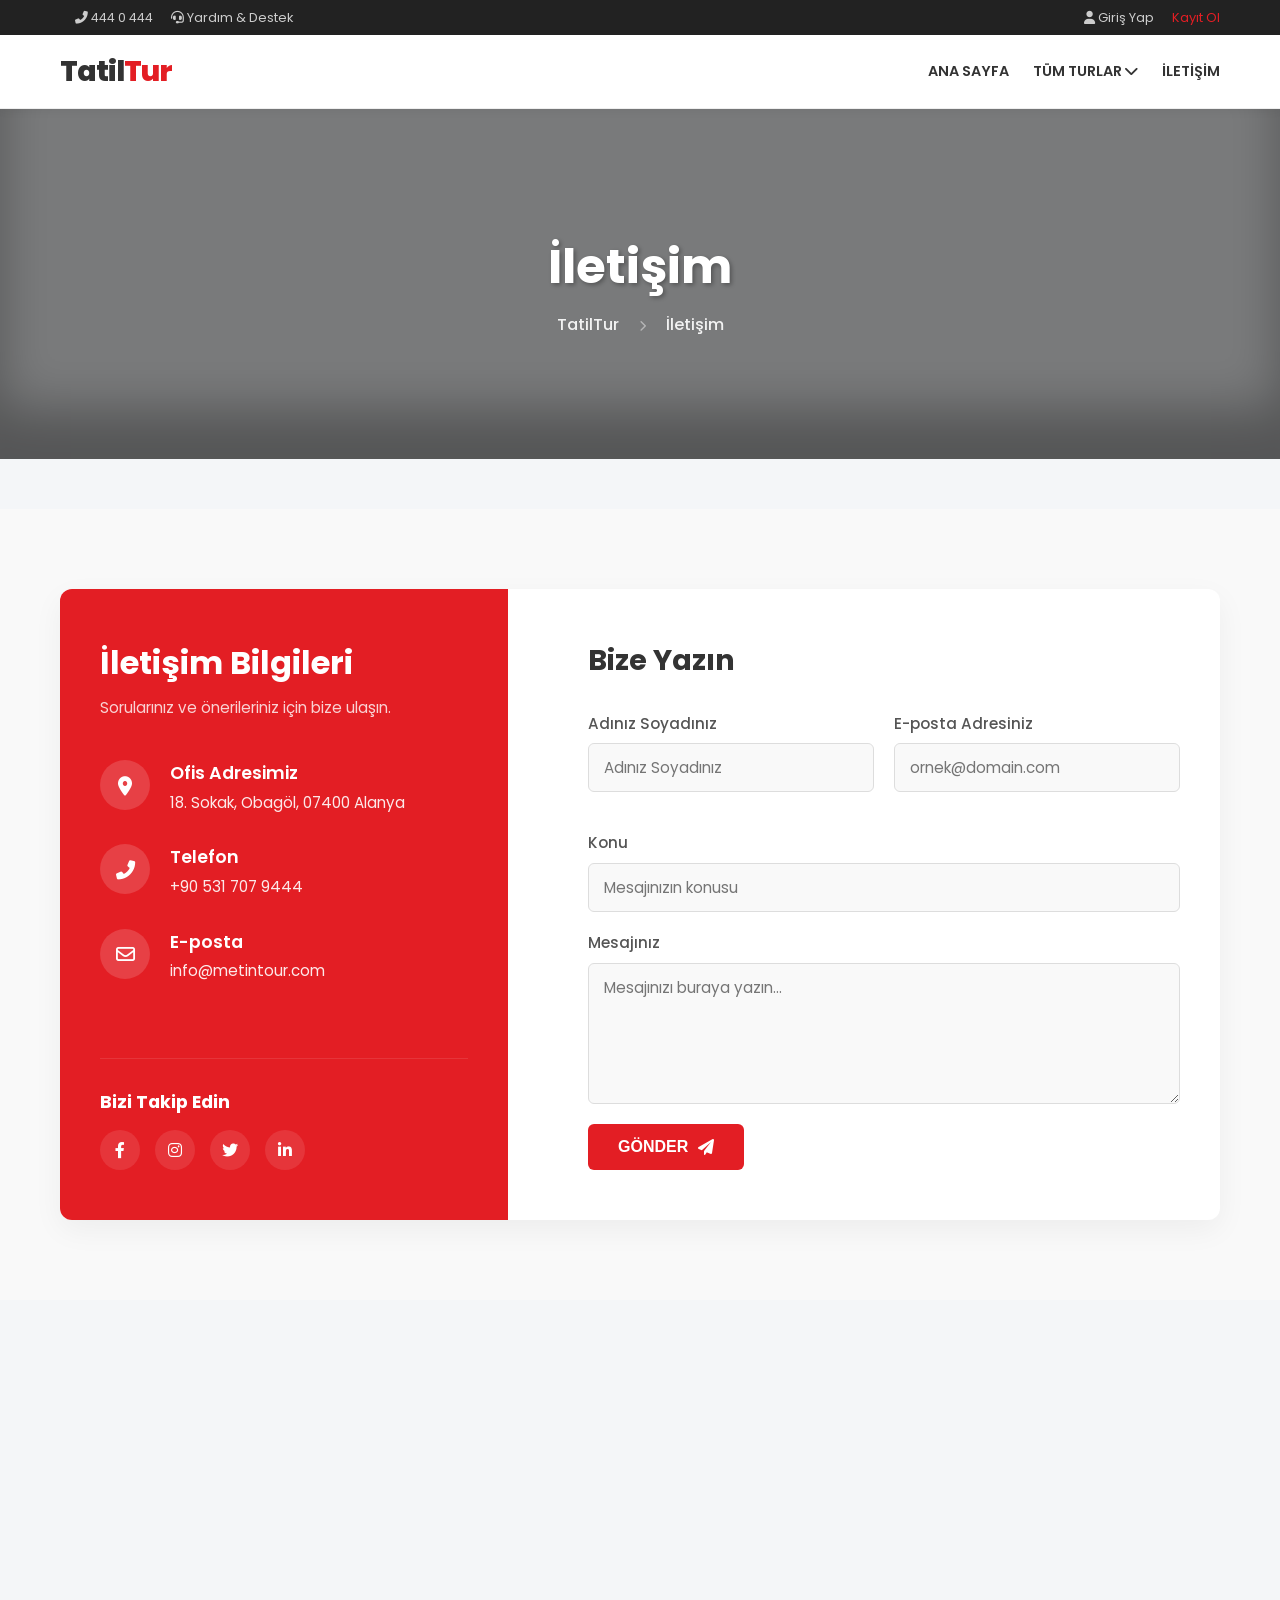
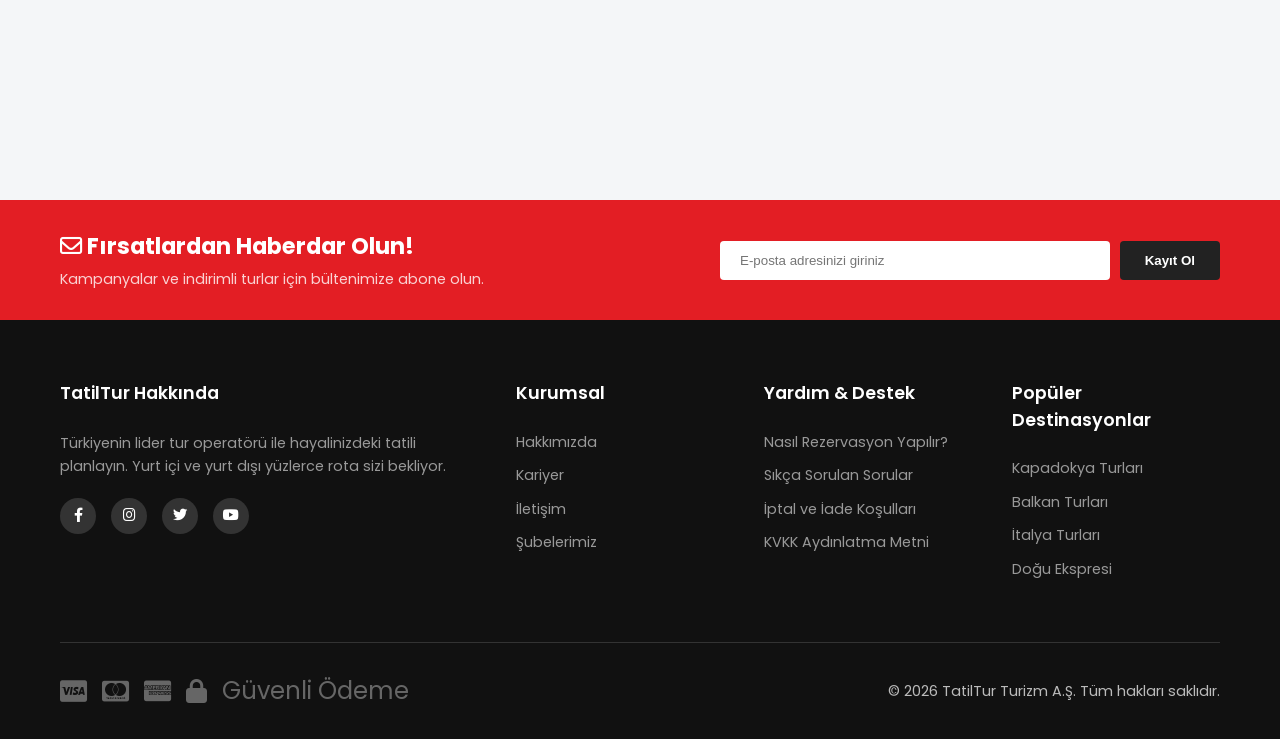
==== contact.html @ 4fcbd932 "Add contact page and update navigation" ====
<!DOCTYPE html>
<html lang="tr">

<head>
    <meta charset="UTF-8">
    <meta name="viewport" content="width=device-width, initial-scale=1.0">
    <title>İletişim - TatilTur</title>
    <link href="https://fonts.googleapis.com/css2?family=Poppins:wght@300;400;500;600;700&display=swap"
        rel="stylesheet">
    <link rel="stylesheet" href="style.css">
    <link rel="stylesheet" href="https://cdnjs.cloudflare.com/ajax/libs/font-awesome/6.0.0/css/all.min.css">
</head>

<body>

    <!-- Top Bar -->
    <div class="top-bar">
        <div class="container top-bar-content">
            <div class="contact-info">
                <span><i class="fas fa-phone-alt"></i> 444 0 444</span>
                <span><i class="fas fa-headset"></i> Yardım & Destek</span>
            </div>
            <div class="user-actions">
                <a href="#"><i class="fas fa-user"></i> Giriş Yap</a>
                <a href="#" class="btn-signup">Kayıt Ol</a>
            </div>
        </div>
    </div>

    <!-- Navbar -->
    <nav class="navbar">
        <div class="nav-container">
            <a href="index.html" class="logo">
                Tatil<span class="highlight">Tur</span>
            </a>

            <div class="hamburger">
                <i class="fas fa-bars"></i>
            </div>

            <ul class="nav-links">
                <li class="nav-item"><a href="index.html">ANA SAYFA</a></li>
                <li class="nav-item">
                    <a href="tours.html">TÜM TURLAR <i class="fas fa-chevron-down"></i></a>
                    <ul class="dropdown">
                        <li><a href="tours.html?category=Macera">Macera & Safari</a></li>
                        <li><a href="tours.html?category=Tekne">Tekne & Deniz</a></li>
                        <li><a href="tours.html?category=Doğa">Doğa & Keşif</a></li>
                        <li><a href="tours.html?category=Eğlence">Eğlence & Aktivite</a></li>
                        <li><a href="tours.html?category=Kültür">Kültür & Aile</a></li>
                    </ul>
                </li>
                <li class="nav-item"><a href="contact.html">İLETİŞİM</a></li>
            </ul>
        </div>
    </nav>

    <!-- Page Header -->
    <div class="page-header contact-header"
        style="background-image: url('https://images.unsplash.com/photo-1596394516093-501ba68a0ba6?ixlib=rb-1.2.1&auto=format&fit=crop&w=1950&q=80');">
        <div class="header-overlay">
            <h1>İletişim</h1>
            <div class="breadcrumb">
                <a href="index.html">TatilTur</a> <i class="fas fa-chevron-right"></i> <span>İletişim</span>
            </div>
        </div>
    </div>

    <!-- Contact Section -->
    <section class="contact-section">
        <div class="container">
            <div class="contact-wrapper">
                <!-- Info Box -->
                <div class="contact-info-box">
                    <h3>İletişim Bilgileri</h3>
                    <p class="subtitle">Sorularınız ve önerileriniz için bize ulaşın.</p>

                    <div class="info-item">
                        <div class="icon-box">
                            <i class="fas fa-map-marker-alt"></i>
                        </div>
                        <div class="info-content">
                            <h4>Ofis Adresimiz</h4>
                            <p>18. Sokak, Obagöl, 07400 Alanya</p>
                        </div>
                    </div>

                    <div class="info-item">
                        <div class="icon-box">
                            <i class="fas fa-phone-alt"></i>
                        </div>
                        <div class="info-content">
                            <h4>Telefon</h4>
                            <p>+90 531 707 9444</p>
                        </div>
                    </div>

                    <div class="info-item">
                        <div class="icon-box">
                            <i class="far fa-envelope"></i>
                        </div>
                        <div class="info-content">
                            <h4>E-posta</h4>
                            <p>info@metintour.com</p>
                        </div>
                    </div>

                    <div class="social-connect">
                        <h4>Bizi Takip Edin</h4>
                        <div class="social-icons">
                            <a href="#"><i class="fab fa-facebook-f"></i></a>
                            <a href="#"><i class="fab fa-instagram"></i></a>
                            <a href="#"><i class="fab fa-twitter"></i></a>
                            <a href="#"><i class="fab fa-linkedin-in"></i></a>
                        </div>
                    </div>
                </div>

                <!-- Contact Form -->
                <div class="contact-form-box">
                    <h3>Bize Yazın</h3>
                    <form id="contactForm">
                        <div class="form-row">
                            <div class="form-group">
                                <label for="name">Adınız Soyadınız</label>
                                <input type="text" id="name" placeholder="Adınız Soyadınız" required>
                            </div>
                            <div class="form-group">
                                <label for="email">E-posta Adresiniz</label>
                                <input type="email" id="email" placeholder="ornek@domain.com" required>
                            </div>
                        </div>
                        <div class="form-group">
                            <label for="subject">Konu</label>
                            <input type="text" id="subject" placeholder="Mesajınızın konusu">
                        </div>
                        <div class="form-group">
                            <label for="message">Mesajınız</label>
                            <textarea id="message" rows="5" placeholder="Mesajınızı buraya yazın..."
                                required></textarea>
                        </div>
                        <button type="submit" class="btn-submit">GÖNDER <i class="fas fa-paper-plane"></i></button>
                    </form>
                </div>
            </div>
        </div>
    </section>

    <!-- Map Section -->
    <section class="map-section">
        <iframe
            src="https://www.google.com/maps/embed?pb=!1m18!1m12!1m3!1d3191.8745266946654!2d32.03627231566861!3d36.54921997999814!2m3!1f0!2f0!3f0!3m2!1i1024!2i768!4f13.1!3m3!1m2!1s0x14dca27c1076b91f%3A0x6b45070014072605!2sObag%C3%B6l%2C%2018.%20Sk.%2C%2007400%20Alanya%2FAntalya!5e0!3m2!1str!2str!4v1626356485923!5m2!1str!2str"
            width="100%" height="450" style="border:0;" allowfullscreen="" loading="lazy">
        </iframe>
    </section>

    <!-- Professional Footer -->
    <footer>
        <div class="newsletter-section">
            <div class="container newsletter-content">
                <div class="newsletter-text">
                    <h3><i class="far fa-envelope"></i> Fırsatlardan Haberdar Olun!</h3>
                    <p>Kampanyalar ve indirimli turlar için bültenimize abone olun.</p>
                </div>
                <div class="newsletter-form">
                    <input type="email" placeholder="E-posta adresinizi giriniz">
                    <button>Kayıt Ol</button>
                </div>
            </div>
        </div>

        <div class="footer-main">
            <div class="container">
                <div class="footer-content">
                    <div class="footer-col about">
                        <h4>TatilTur Hakkında</h4>
                        <p>Türkiyenin lider tur operatörü ile hayalinizdeki tatili planlayın. Yurt içi ve yurt dışı
                            yüzlerce rota sizi bekliyor.</p>
                        <div class="social-links">
                            <a href="#"><i class="fab fa-facebook-f"></i></a>
                            <a href="#"><i class="fab fa-instagram"></i></a>
                            <a href="#"><i class="fab fa-twitter"></i></a>
                            <a href="#"><i class="fab fa-youtube"></i></a>
                        </div>
                    </div>
                    <div class="footer-col">
                        <h4>Kurumsal</h4>
                        <ul>
                            <li><a href="#">Hakkımızda</a></li>
                            <li><a href="#">Kariyer</a></li>
                            <li><a href="contact.html">İletişim</a></li>
                            <li><a href="#">Şubelerimiz</a></li>
                        </ul>
                    </div>
                    <div class="footer-col">
                        <h4>Yardım & Destek</h4>
                        <ul>
                            <li><a href="#">Nasıl Rezervasyon Yapılır?</a></li>
                            <li><a href="#">Sıkça Sorulan Sorular</a></li>
                            <li><a href="#">İptal ve İade Koşulları</a></li>
                            <li><a href="#">KVKK Aydınlatma Metni</a></li>
                        </ul>
                    </div>
                    <div class="footer-col">
                        <h4>Popüler Destinasyonlar</h4>
                        <ul>
                            <li><a href="#">Kapadokya Turları</a></li>
                            <li><a href="#">Balkan Turları</a></li>
                            <li><a href="#">İtalya Turları</a></li>
                            <li><a href="#">Doğu Ekspresi</a></li>
                        </ul>
                    </div>
                </div>

                <div class="footer-bottom">
                    <div class="payment-methods">
                        <i class="fab fa-cc-visa"></i>
                        <i class="fab fa-cc-mastercard"></i>
                        <i class="fab fa-cc-amex"></i>
                        <i class="fas fa-lock"></i> Güvenli Ödeme
                    </div>
                    <div class="copyright">
                        &copy; 2026 TatilTur Turizm A.Ş. Tüm hakları saklıdır.
                    </div>
                </div>
            </div>
        </div>
    </footer>

    <script src="script.js"></script>
    <script>
        // Update contact form behavior
        const contactForm = document.getElementById('contactForm');
        if (contactForm) {
            contactForm.addEventListener('submit', (e) => {
                e.preventDefault();
                alert('Mesajınız başarıyla gönderildi! En kısa sürede size dönüş yapacağız.');
                contactForm.reset();
            });
        }
    </script>
</body>

</html>
---- style.css ----
:root {
    --primary-color: #E31E24;
    /* Etstur kırmızısı */
    --primary-dark: #C21015;
    --secondary-color: #2F3542;
    /* Koyu gri/siyah metinler */
    --accent-blue: #1E90FF;
    /* Linkler ve ikonlar için */
    --text-color: #444;
    --light-bg: #F4F6F8;
    --white: #ffffff;
    --border-color: #E0E0E0;
    --shadow: 0 4px 15px rgba(0, 0, 0, 0.08);
    /* Daha yumuşak gölge */
    --transition: all 0.3s ease;
}

* {
    margin: 0;
    padding: 0;
    box-sizing: border-box;
}

body {
    font-family: 'Poppins', sans-serif;
    color: var(--text-color);
    line-height: 1.5;
    background-color: var(--light-bg);
    font-size: 14px;
    /* Profesyonel sitelerde genelde base font biraz küçüktür */
}

a {
    text-decoration: none;
    color: inherit;
}

ul {
    list-style: none;
}

.container {
    max-width: 1200px;
    margin: 0 auto;
    padding: 0 20px;
}

/* Top Bar */
.top-bar {
    background: #222;
    color: #ccc;
    font-size: 0.8rem;
    padding: 8px 0;
}

.top-bar-content {
    display: flex;
    justify-content: space-between;
    align-items: center;
}

.top-bar a,
.top-bar span {
    margin-left: 15px;
    transition: var(--transition);
}

.top-bar a:hover {
    color: var(--white);
}

.top-bar .active {
    color: var(--primary-color);
    font-weight: 600;
}

.divider {
    color: #444;
}

.btn-signup {
    color: var(--primary-color) !important;
}

/* Navbar */
.navbar {
    background: var(--white);
    box-shadow: 0 2px 10px rgba(0, 0, 0, 0.05);
    /* Daha hafif gölge */
    position: sticky;
    /* Fixed yerine sticky */
    top: 0;
    z-index: 1000;
    border-bottom: 1px solid #eee;
}

.nav-container {
    max-width: 1200px;
    margin: 0 auto;
    padding: 15px 20px;
    display: flex;
    justify-content: space-between;
    align-items: center;
}

.logo {
    font-size: 1.8rem;
    font-weight: 800;
    color: #333;
    letter-spacing: -1px;
}

.logo .highlight {
    color: var(--primary-color);
}

.hamburger {
    display: none;
    cursor: pointer;
    font-size: 1.5rem;
    color: #333;
}


.nav-links {
    display: flex;
    gap: 1.5rem;
}

.nav-item {
    position: relative;
    padding: 10px 0;
}

.nav-item>a {
    font-weight: 600;
    font-size: 0.9rem;
    color: #333;
    text-transform: uppercase;
    transition: var(--transition);
    padding-bottom: 5px;
    border-bottom: 2px solid transparent;
}

.nav-item:hover>a {
    color: var(--primary-color);
    border-bottom-color: var(--primary-color);
}

/* Dropdown Menu */
.dropdown {
    position: absolute;
    top: 100%;
    left: 0;
    background: var(--white);
    box-shadow: var(--shadow);
    min-width: 220px;
    border-top: 3px solid var(--primary-color);
    /* Üstte kırmızı çizgi */
    border-radius: 0 0 4px 4px;
    opacity: 0;
    visibility: hidden;
    transform: translateY(15px);
    transition: var(--transition);
    padding: 10px 0;
    z-index: 1001;
}

.nav-item:hover .dropdown {
    opacity: 1;
    visibility: visible;
    transform: translateY(0);
}

.dropdown li a {
    display: block;
    padding: 12px 20px;
    color: #555;
    font-size: 0.9rem;
    border-left: 3px solid transparent;
}

.dropdown li a:hover {
    background: #f8f8f8;
    color: var(--primary-color);
    border-left-color: var(--primary-color);
    padding-left: 25px;
}

/* Hero Section & Search Widget */
.hero {
    height: 400px;
    background-image: url('https://images.unsplash.com/photo-1507525428034-b723cf961d3e?ixlib=rb-1.2.1&auto=format&fit=crop&w=1920&q=80');
    background-position: center bottom;
    background-size: cover;
    background-repeat: no-repeat;
    display: flex;
    justify-content: center;
    align-items: center;
    position: relative;
    overflow: visible;
    /* Dropdown'ın taşabilmesi için */
}

.hero::after {
    content: '';
    position: absolute;
    bottom: 0;
    left: 0;
    width: 100%;
    height: 120px;
    background: linear-gradient(to bottom, transparent, #fff);
    pointer-events: none;
    z-index: 1;
}

.search-widget {
    position: relative;
    z-index: 100;
    /* Dropdown diğer sectionların üstüne çıksın */
    background: transparent;
    width: 100%;
    max-width: 1000px;
    margin-top: 0;
}

.search-tabs {
    display: flex;
    gap: 5px;
    margin-bottom: -1px;
    /* Birleşme efekti için */
    padding-left: 20px;
}

.search-tabs .tab {
    background: rgba(0, 0, 0, 0.6);
    color: #fff;
    padding: 12px 25px;
    border-radius: 8px 8px 0 0;
    cursor: pointer;
    font-weight: 500;
    backdrop-filter: blur(5px);
    transition: var(--transition);
}

.search-tabs .tab.active {
    background: var(--white);
    color: var(--primary-color);
    font-weight: 700;
}

.search-tabs .tab:hover:not(.active) {
    background: rgba(0, 0, 0, 0.8);
}

.search-form {
    background: var(--white);
    padding: 25px 25px 15px 25px;
    /* Alt padding azaltıldı */
    border-radius: 8px;
    display: block;
    /* Flex yerine block */
    box-shadow: 0 15px 35px rgba(0, 0, 0, 0.2);
}

.form-row {
    display: flex;
    gap: 15px;
    align-items: flex-end;
}

.form-group {
    flex: 1;
    display: flex;
    flex-direction: column;
}

.form-group label {
    font-size: 0.85rem;
    font-weight: 600;
    color: #777;
    margin-bottom: 8px;
    display: block;
}

.input-with-icon {
    position: relative;
    border: 1px solid #ddd;
    border-radius: 4px;
    background: #fdfdfd;
    transition: var(--transition);
}

.input-with-icon:hover {
    border-color: #bbb;
}

.input-with-icon i {
    position: absolute;
    left: 15px;
    top: 50%;
    transform: translateY(-50%);
    color: #999;
    font-size: 1.1rem;
}

.input-with-icon input {
    width: 100%;
    padding: 14px 15px 14px 45px;
    border: none;
    outline: none;
    background: transparent;
    font-size: 0.95rem;
    color: #333;
    font-family: inherit;
}

.input-with-icon select {
    width: 100%;
    padding: 14px 15px 14px 45px !important;
    border: none;
    outline: none;
    background: transparent;
    font-size: 0.95rem;
    color: #333;
    font-family: inherit;
    -webkit-appearance: none;
    -moz-appearance: none;
    appearance: none;
    background-image: url("data:image/svg+xml;charset=UTF-8,%3csvg xmlns='http://www.w3.org/2000/svg' viewBox='0 0 24 24' fill='none' stroke='%23555' stroke-width='2' stroke-linecap='round' stroke-linejoin='round'%3e%3cpolyline points='6 9 12 15 18 9'%3e%3c/polyline%3e%3c/svg%3e");
    background-repeat: no-repeat;
    background-position: right 15px center;
    background-size: 16px;
    cursor: pointer;
}

.search-btn {
    background: var(--primary-color);
    color: var(--white);
    border: none;
    padding: 15px 30px;
    border-radius: 0 4px 4px 0;
    /* Köşeli buton */
    border-radius: 4px;
    /* Tam yuvarlak değil, hafif yumuşak */
    font-size: 1rem;
    font-weight: 700;
    cursor: pointer;
    text-transform: uppercase;
    transition: var(--transition);
    height: 50px;
    /* Input yüksekliği ile aynı */
    min-width: 140px;
    display: flex;
    align-items: center;
    justify-content: center;
    gap: 10px;
}

.search-btn:hover {
    background: var(--primary-dark);
    box-shadow: 0 5px 15px rgba(227, 30, 36, 0.3);
}

/* Popular Searches */
.popular-searches {
    margin-top: 15px;
    background: transparent;
    padding: 10px 0 0 0;
    border-top: 1px solid #f0f0f0;
    /* Üstüne ince çizgi */
    display: flex;
    align-items: center;
    gap: 20px;
    color: #666;
    /* Koyu gri yazı */
    font-size: 0.85rem;
    flex-wrap: wrap;
}

.popular-searches span {
    font-weight: 600;
    color: #333;
}

.popular-searches a {
    color: var(--accent-blue);
    /* Mavi linkler */
    font-weight: 500;
    transition: var(--transition);
    display: flex;
    align-items: center;
    gap: 4px;
}

.popular-searches a i {
    font-size: 0.7rem;
    transition: var(--transition);
}

.popular-searches a:hover {
    color: var(--primary-color);
    text-decoration: underline;
}

.popular-searches a:hover i {
    transform: translateX(3px);
}

/* Campaigns Section & Slider */
.campaigns {
    padding: 50px 0;
    overflow: hidden;
    /* Taşmayı gizle */
}

.section-title {
    font-size: 1.8rem;
    font-weight: 700;
    margin-bottom: 25px;
    color: #222;
    padding-left: 20px;
    border-left: 5px solid var(--primary-color);
}

.campaign-slider {
    width: 100%;
    position: relative;
    padding: 20px 0;
    /* Gölgeler kesilmesin diye */
}

.slider-track {
    display: flex;
    width: calc(300px * 10 + 200px);
    /* Tahmini genişlik: (Kart genişliği * kart sayısı) + boşluklar */
    animation: scroll 40s linear infinite;
    gap: 20px;
}

.slider-track:hover {
    animation-play-state: paused;
    /* Üzerine gelince dur */
}

@keyframes scroll {
    0% {
        transform: translateX(0);
    }

    100% {
        transform: translateX(calc(-300px * 5 - 100px));
    }

    /* 5 kartın genişliği + boşluklar kadar kay */
}

.campaign-card-modern {
    width: 300px;
    height: 400px;
    border-radius: 12px;
    overflow: hidden;
    position: relative;
    box-shadow: 0 10px 20px rgba(0, 0, 0, 0.1);
    transition: transform 0.3s ease;
    flex-shrink: 0;
    cursor: pointer;
}

.campaign-card-modern:hover {
    transform: translateY(-10px);
}

.campaign-card-modern img {
    width: 100%;
    height: 100%;
    object-fit: cover;
    transition: transform 0.5s ease;
}

.campaign-card-modern:hover img {
    transform: scale(1.1);
}

.campaign-overlay {
    position: absolute;
    bottom: 0;
    left: 0;
    width: 100%;
    height: 100%;
    background: linear-gradient(to top, rgba(0, 0, 0, 0.8), transparent 60%);
    display: flex;
    flex-direction: column;
    justify-content: flex-end;
    padding: 20px;
}

.discount-badge {
    position: absolute;
    top: 15px;
    right: 15px;
    background: var(--primary-color);
    color: #fff;
    padding: 5px 12px;
    border-radius: 20px;
    font-weight: 700;
    font-size: 0.8rem;
    box-shadow: 0 4px 10px rgba(0, 0, 0, 0.2);
}

.campaign-text h3 {
    color: #fff;
    font-size: 1.3rem;
    margin-bottom: 5px;
    text-shadow: 1px 1px 3px rgba(0, 0, 0, 0.5);
}

.campaign-text p {
    color: rgba(255, 255, 255, 0.9);
    font-size: 0.9rem;
    margin: 0;
}

/* Popular Tours */
.tours-section {
    padding: 50px 0;
    background: var(--white);
}

.tour-grid {
    display: grid;
    grid-template-columns: repeat(auto-fill, minmax(270px, 1fr));
    gap: 25px;
    padding: 0 20px;
}

/* Tour Card - Modern */
.tour-card {
    background: var(--white);
    border-radius: 16px;
    overflow: hidden;
    box-shadow: 0 10px 30px rgba(0, 0, 0, 0.05);
    transition: all 0.4s cubic-bezier(0.165, 0.84, 0.44, 1);
    border: none;
    display: flex;
    flex-direction: column;
    position: relative;
    height: 100%;
}

.tour-card:hover {
    transform: translateY(-8px);
    box-shadow: 0 20px 40px rgba(0, 0, 0, 0.12);
}

.tour-img {
    height: 240px;
    background-color: #eee;
    position: relative;
    overflow: hidden;
}

.tour-img img {
    width: 100%;
    height: 100%;
    object-fit: cover;
    transition: transform 0.8s ease;
}

.tour-card:hover .tour-img img {
    transform: scale(1.1);
}

.tour-overlay-gradient {
    position: absolute;
    bottom: 0;
    left: 0;
    width: 100%;
    height: 60%;
    background: linear-gradient(to top, rgba(0, 0, 0, 0.5), transparent);
    pointer-events: none;
}

.tour-tag {
    position: absolute;
    top: 15px;
    left: 15px;
    background: var(--primary-color);
    color: var(--white);
    padding: 6px 14px;
    border-radius: 30px;
    font-size: 0.75rem;
    font-weight: 700;
    text-transform: uppercase;
    box-shadow: 0 4px 10px rgba(0, 0, 0, 0.2);
    z-index: 2;
}

.tour-tag.warning {
    background: #ff9f43;
}

/* Turuncu */
.tour-tag.new {
    background: #00d2d3;
}

/* Turkuaz */
.tour-tag.hurry {
    background: #5f27cd;
}

/* Mor */

.wishlist-btn {
    position: absolute;
    top: 15px;
    right: 15px;
    width: 36px;
    height: 36px;
    border-radius: 50%;
    background: rgba(255, 255, 255, 0.9);
    border: none;
    display: flex;
    align-items: center;
    justify-content: center;
    cursor: pointer;
    transition: var(--transition);
    z-index: 2;
    color: #444;
    font-size: 1rem;
}

.wishlist-btn:hover {
    background: var(--white);
    transform: scale(1.1);
    color: var(--primary-color);
}

.tour-content {
    padding: 24px;
    display: flex;
    flex-direction: column;
    flex: 1;
    gap: 15px;
}

.tour-header {
    display: flex;
    justify-content: space-between;
    align-items: flex-start;
    gap: 10px;
    margin-bottom: 5px;
}

.tour-title {
    font-size: 1.15rem;
    font-weight: 700;
    color: #2d3436;
    line-height: 1.3;
    margin: 0;
    display: -webkit-box;
    -webkit-line-clamp: 2;
    -webkit-box-orient: vertical;
    overflow: hidden;
    line-clamp: 2;
}

.tour-rating {
    display: flex;
    align-items: center;
    gap: 4px;
    font-size: 0.85rem;
    font-weight: 600;
    color: #f1c40f;
    background: #fff9db;
    padding: 4px 8px;
    border-radius: 6px;
}

.tour-meta {
    display: flex;
    gap: 15px;
    font-size: 0.85rem;
    color: #636e72;
    background: transparent;
    padding: 0;
    margin: 0;
}

.tour-meta span {
    display: flex;
    align-items: center;
    gap: 6px;
}

.tour-meta span i {
    color: var(--accent-blue);
}

.tour-footer {
    margin-top: auto;
    display: flex;
    justify-content: space-between;
    align-items: flex-end;
    padding-top: 15px;
    border-top: 1px solid #f1f2f6;
}

.price-box {
    display: flex;
    flex-direction: column;
}

.start-from {
    font-size: 0.75rem;
    color: #b2bec3;
    font-weight: 500;
    margin-bottom: 2px;
}

.price-row {
    display: flex;
    align-items: baseline;
    gap: 8px;
}

.old-price {
    font-size: 0.9rem;
    text-decoration: line-through;
    color: #b2bec3;
    margin: 0;
}

.current-price {
    color: var(--primary-color);
    font-size: 1.5rem;
    font-weight: 800;
    letter-spacing: -0.5px;
}

.btn-detail {
    padding: 10px 20px;
    background: var(--white);
    border: 2px solid #f1f2f6;
    color: #2d3436;
    border-radius: 8px;
    font-size: 0.9rem;
    font-weight: 600;
    transition: var(--transition);
    display: flex;
    align-items: center;
    gap: 8px;
}

.tour-card:hover .btn-detail {
    background: var(--primary-color);
    border-color: var(--primary-color);
    color: var(--white);
    box-shadow: 0 4px 10px rgba(227, 30, 36, 0.2);
}

.btn-detail i {
    font-size: 0.8rem;
    transition: transform 0.3s ease;
}

.tour-card:hover .btn-detail i {
    transform: translateX(3px);
}

/* Featured Destinations */
.destinations-section {
    padding: 60px 0;
    background: #fdfdfd;
}

.destination-grid {
    display: grid;
    grid-template-columns: repeat(4, 1fr);
    grid-auto-rows: 200px;
    gap: 20px;
    padding: 0 20px;
}

.destination-item {
    position: relative;
    border-radius: 16px;
    overflow: hidden;
    display: block;
    box-shadow: 0 4px 15px rgba(0, 0, 0, 0.1);
}

.destination-item img {
    width: 100%;
    height: 100%;
    object-fit: cover;
    transition: transform 0.6s cubic-bezier(0.25, 0.46, 0.45, 0.94);
}

.destination-item:hover img {
    transform: scale(1.1);
}

.dest-overlay {
    position: absolute;
    bottom: 0;
    left: 0;
    width: 100%;
    height: 100%;
    background: linear-gradient(to top, rgba(0, 0, 0, 0.8) 0%, rgba(0, 0, 0, 0.2) 50%, transparent 100%);
    display: flex;
    flex-direction: column;
    justify-content: flex-end;
    padding: 25px;
    opacity: 1;
    transition: opacity 0.3s ease;
}

.dest-overlay h3 {
    color: #fff;
    font-size: 1.5rem;
    font-weight: 700;
    margin-bottom: 5px;
    transform: translateY(0);
    transition: transform 0.3s ease;
}

.dest-overlay p {
    color: rgba(255, 255, 255, 0.9);
    font-size: 0.9rem;
    font-weight: 500;
    margin: 0;
    transform: translateY(0);
    transition: transform 0.3s ease 0.1s;
}

.destination-item:hover .dest-overlay h3 {
    transform: translateY(-5px);
}

/* Grid Spans */
.destination-item.large {
    grid-column: span 2;
    grid-row: span 2;
}

.destination-item.medium {
    grid-column: span 2;
    grid-row: span 1;
}

.destination-item.small {
    grid-column: span 1;
    grid-row: span 1;
}

/* Testimonials Section */
.testimonials-section {
    padding: 60px 0 80px;
    background: #fdfdfd;
}

.testimonials-grid {
    display: grid;
    grid-template-columns: repeat(3, 1fr);
    gap: 30px;
}

.testimonial-card {
    background: var(--white);
    border-radius: 12px;
    padding: 30px;
    box-shadow: 0 5px 20px rgba(0, 0, 0, 0.05);
    position: relative;
    border: 1px solid #f0f0f0;
    transition: var(--transition);
}

.testimonial-card:hover {
    transform: translateY(-5px);
    box-shadow: 0 10px 30px rgba(0, 0, 0, 0.08);
}

.user-profile {
    display: flex;
    align-items: center;
    margin-bottom: 20px;
}

.user-profile img {
    width: 60px;
    height: 60px;
    border-radius: 50%;
    object-fit: cover;
    margin-right: 15px;
    border: 2px solid var(--white);
    box-shadow: 0 4px 8px rgba(0, 0, 0, 0.1);
}

.user-info h4 {
    font-size: 1rem;
    color: #333;
    margin-bottom: 3px;
}

.user-info span {
    font-size: 0.8rem;
    color: #888;
}

.user-rating-box {
    margin-left: auto;
    background: #fff9db;
    color: #f1c40f;
    font-weight: 700;
    font-size: 0.9rem;
    padding: 5px 10px;
    border-radius: 20px;
    display: flex;
    align-items: center;
    gap: 5px;
}

.review-text {
    font-style: italic;
    color: #666;
    line-height: 1.6;
    font-size: 0.95rem;
}

.quote-icon {
    position: absolute;
    bottom: 20px;
    right: 25px;
    color: rgba(0, 0, 0, 0.03);
    font-size: 4rem;
}

/* Professional Footer */
footer {
    background: #111;
    color: #bbb;
    padding: 0;
    margin-top: 60px;
    font-size: 0.9rem;
}

.newsletter-section {
    background: var(--primary-color);
    padding: 30px 0;
    color: var(--white);
}

.newsletter-content {
    display: flex;
    justify-content: space-between;
    align-items: center;
    flex-wrap: wrap;
    gap: 20px;
}

.newsletter-text h3 {
    font-size: 1.4rem;
    margin-bottom: 5px;
    color: var(--white);
}

.newsletter-text p {
    color: rgba(255, 255, 255, 0.8);
    margin: 0;
}

.newsletter-form {
    display: flex;
    gap: 10px;
    flex: 1;
    max-width: 500px;
}

.newsletter-form input {
    flex: 1;
    padding: 12px 20px;
    border: none;
    border-radius: 4px;
    outline: none;
}

.newsletter-form button {
    background: #222;
    color: var(--white);
    border: none;
    padding: 10px 25px;
    border-radius: 4px;
    cursor: pointer;
    font-weight: 600;
    transition: var(--transition);
}

.newsletter-form button:hover {
    background: #000;
}

.footer-main {
    padding: 60px 0 30px;
}

.footer-content {
    display: grid;
    grid-template-columns: 2fr 1fr 1fr 1fr;
    gap: 40px;
    margin-bottom: 50px;
}

.footer-col h4 {
    color: #fff;
    font-size: 1.1rem;
    margin-bottom: 25px;
    font-weight: 600;
}

.footer-col ul li {
    margin-bottom: 12px;
}

.footer-col ul li a {
    transition: var(--transition);
    color: #999;
}

.footer-col ul li a:hover {
    color: var(--white);
    padding-left: 5px;
}

.footer-col.about p {
    line-height: 1.6;
    margin-bottom: 20px;
    color: #999;
}

.social-links {
    display: flex;
    gap: 15px;
}

.social-links a {
    width: 36px;
    height: 36px;
    background: #333;
    color: var(--white);
    display: flex;
    align-items: center;
    justify-content: center;
    border-radius: 50%;
    transition: var(--transition);
}

.social-links a:hover {
    background: var(--primary-color);
    transform: translateY(-3px);
}

.footer-bottom {
    border-top: 1px solid #333;
    padding-top: 30px;
    display: flex;
    justify-content: space-between;
    align-items: center;
    flex-wrap: wrap;
    gap: 20px;
}

.payment-methods {
    font-size: 24px;
    color: #666;
    display: flex;
    gap: 15px;
    align-items: center;
}

.payment-methods span {
    font-size: 0.9rem;
    color: #999;
}

.copyright {
    text-align: right;
    border: none;
    padding: 0;
    margin: 0;
}

/* Responsive Footer */
@media (max-width: 992px) {
    .footer-content {
        grid-template-columns: 1fr 1fr;
    }
}

@media (max-width: 768px) {
    .newsletter-content {
        flex-direction: column;
        text-align: center;
    }

    .newsletter-form {
        width: 100%;
    }

    .footer-content {
        grid-template-columns: 1fr;
        text-align: center;
    }

    .footer-col.about {
        align-items: center;
        display: flex;
        flex-direction: column;
    }

    .footer-bottom {
        flex-direction: column;
        text-align: center;
    }
}

/* Responsive */
@media (max-width: 992px) {
    .form-row {
        flex-wrap: wrap;
    }

    .form-group {
        flex: 1 1 45%;
        margin-bottom: 0;
    }

    .form-group.location {
        flex: 1 1 100%;
    }

    .search-btn {
        width: 100%;
        margin-top: 10px;
    }

    /* Testimonials Tablet */
    .testimonials-grid {
        grid-template-columns: repeat(2, 1fr);
    }
}

@media (max-width: 768px) {
    .form-row {
        flex-direction: column;
        gap: 10px;
    }

    .popular-searches {
        flex-direction: row;
        flex-wrap: wrap;
        justify-content: center;
        gap: 10px;
    }

    .top-bar {
        display: none;
        /* Mobilde top bar'ı gizle */
    }

    .hamburger {
        display: block;
        font-size: 1.5rem;
        color: #333;
    }

    .nav-links {
        position: fixed;
        right: -100%;
        top: 70px;
        /* Navbar yüksekliği kadar */
        height: calc(100vh - 70px);
        flex-direction: column;
        background: var(--white);
        width: 80%;
        max-width: 300px;
        text-align: left;
        transition: 0.3s;
        box-shadow: -5px 0 15px rgba(0, 0, 0, 0.1);
        z-index: 999;
        padding: 20px;
        gap: 0;
        overflow-y: auto;
    }

    .nav-links.active {
        right: 0;
    }

    .nav-item {
        width: 100%;
        border-bottom: 1px solid #f0f0f0;
        padding: 0;
    }

    .nav-item>a {
        padding: 15px 0;
        display: flex;
        justify-content: space-between;
        align-items: center;
        font-size: 0.95rem;
    }

    .dropdown {
        position: static;
        box-shadow: none;
        display: none;
        opacity: 1;
        visibility: visible;
        transform: none;
        background: #f9f9f9;
        width: 100%;
        border: none;
        padding: 0;
    }

    .nav-item.active .dropdown {
        display: block;
    }

    .dropdown li a {
        padding: 12px 20px;
        font-size: 0.9rem;
        color: #666;
    }

    .hero {
        height: auto;
        padding: 40px 20px 60px;
        align-items: flex-start;
    }

    .search-widget {
        margin-top: 20px;
    }

    .search-tabs {
        justify-content: center;
        padding-left: 0;
    }

    .search-form {
        flex-direction: column;
        padding: 20px;
    }

    .form-group {
        width: 100%;
        margin-bottom: 0;
    }

    .search-btn {
        width: 100%;
        border-radius: 4px;
    }

    /* Destinations Mobile */
    .destination-grid {
        grid-template-columns: 1fr 1fr;
        /* 2 columns on tablet/large mobile */
        gap: 15px;
        padding: 0 15px;
    }

    .destination-item.large {
        grid-column: span 2;
        grid-row: span 2;
        height: 300px;
        /* Force height */
    }

    .destination-item.medium {
        grid-column: span 2;
        /* Full width */
        grid-row: span 1;
        height: 200px;
    }

    .destination-item.small {
        grid-column: span 1;
        /* Half width */
        grid-row: span 1;
        height: 200px;
    }

    /* Testimonials Mobile */
    .testimonials-grid {
        grid-template-columns: 1fr;
    }
}

@media (max-width: 480px) {
    .destination-grid {
        display: flex;
        flex-direction: column;
        gap: 20px;
    }

    .destination-item.large,
    .destination-item.medium,
    .destination-item.small {
        grid-column: unset;
        grid-row: unset;
        width: 100%;
        height: 250px;
    }


}

/* Tours Listing Page */
.page-header {
    background: linear-gradient(rgba(0, 0, 0, 0.6), rgba(0, 0, 0, 0.6)), url('https://images.unsplash.com/photo-1469854523086-cc02fe5d8800?ixlib=rb-1.2.1&auto=format&fit=crop&w=1920&q=80') center/cover no-repeat;
    height: 300px;
    display: flex;
    align-items: center;
    justify-content: center;
    color: var(--white);
    text-align: center;
    margin-bottom: 50px;
    box-shadow: inset 0 -50px 50px rgba(0, 0, 0, 0.3);
}

.page-header h1 {
    font-size: 2.5rem;
    font-weight: 700;
    margin-bottom: 10px;
    text-shadow: 2px 2px 4px rgba(0, 0, 0, 0.5);
}

.breadcrumb {
    font-size: 0.95rem;
    font-weight: 500;
}

.breadcrumb a {
    color: rgba(255, 255, 255, 0.8);
    transition: var(--transition);
}

.breadcrumb a:hover {
    color: var(--white);
}

.breadcrumb i {
    font-size: 0.7rem;
    margin: 0 10px;
    color: rgba(255, 255, 255, 0.5);
}

.listing-container {
    display: flex;
    gap: 30px;
    padding-bottom: 60px;
}

.sidebar {
    width: 280px;
    flex-shrink: 0;
}

.sidebar-widget {
    background: var(--white);
    padding: 25px;
    border-radius: 12px;
    box-shadow: 0 5px 20px rgba(0, 0, 0, 0.05);
    border: 1px solid #f0f0f0;
}

.sidebar-widget h3 {
    font-size: 1.2rem;
    margin-bottom: 20px;
    padding-bottom: 15px;
    border-bottom: 1px solid #eee;
    color: #333;
}

.filter-group {
    margin-bottom: 25px;
}

.filter-group h4 {
    font-size: 0.95rem;
    margin-bottom: 12px;
    color: #555;
    font-weight: 600;
}

.filter-group label {
    display: flex;
    align-items: center;
    gap: 10px;
    margin-bottom: 8px;
    cursor: pointer;
    font-size: 0.9rem;
    color: #666;
}

.filter-group input[type="checkbox"] {
    width: 16px;
    height: 16px;
    accent-color: var(--primary-color);
}

.price-range {
    width: 100%;
    margin-bottom: 10px;
    accent-color: var(--primary-color);
}

.price-labels {
    display: flex;
    justify-content: space-between;
    font-size: 0.85rem;
    color: #777;
    font-weight: 500;
}

.date-input {
    width: 100%;
    padding: 10px;
    border: 1px solid #ddd;
    border-radius: 6px;
    color: #555;
}

.btn-filter {
    width: 100%;
    padding: 12px;
    background: var(--primary-color);
    color: var(--white);
    border: none;
    border-radius: 6px;
    font-weight: 600;
    cursor: pointer;
    transition: var(--transition);
}

.btn-filter:hover {
    background: var(--primary-dark);
}

.listing-content {
    flex: 1;
}

/* Professional Listing Header */
.listing-header-wrapper {
    background: #f8f9fa;
    padding: 30px 0 20px 0;
    border-bottom: 1px solid #e0e0e0;
    margin-bottom: 40px;
}

.listing-search-bar {
    display: flex;
    align-items: center;
    background: var(--white);
    padding: 10px;
    border-radius: 8px;
    box-shadow: 0 4px 15px rgba(0, 0, 0, 0.05);
    margin-bottom: 25px;
    border: 1px solid #e0e0e0;
}

.search-input-group {
    flex: 1;
    position: relative;
    padding: 5px 15px;
}

.search-input-group i {
    position: absolute;
    left: 15px;
    top: 50%;
    transform: translateY(-50%);
    color: #999;
    font-size: 1.1rem;
}

.search-input-group input {
    width: 100%;
    border: none;
    padding: 10px 10px 10px 35px;
    font-size: 1rem;
    color: #333;
    background: transparent;
    font-weight: 500;
}

.search-input-group input:focus {
    outline: none;
}

.v-divider {
    width: 1px;
    height: 40px;
    background: #e0e0e0;
}

.btn-listing-search {
    width: 60px;
    height: 60px;
    background: var(--primary-color);
    color: var(--white);
    border: none;
    border-radius: 6px;
    font-size: 1.2rem;
    cursor: pointer;
    transition: var(--transition);
    display: flex;
    align-items: center;
    justify-content: center;
}

.btn-listing-search:hover {
    background: var(--primary-dark);
}

.listing-page-title h1 {
    font-size: 1.8rem;
    color: #222;
    margin-bottom: 10px;
    font-weight: 600;
}

.breadcrumb-clean {
    font-size: 0.9rem;
    color: #666;
}

.breadcrumb-clean a {
    color: #888;
    text-decoration: none;
    transition: var(--transition);
}

.breadcrumb-clean a:hover {
    color: var(--primary-color);
}

.separator {
    margin: 0 8px;
    color: #ccc;
    font-size: 0.8rem;
}

.sorting-bar-nav {
    display: flex;
    justify-content: space-between;
    align-items: center;
    margin-bottom: 20px;
    background: var(--white);
    padding: 10px 20px;
    border-radius: 8px;
    border: 1px solid #e0e0e0;
}

.dropdown-trigger {
    background: none;
    border: 1px solid #ddd;
    padding: 10px 20px;
    border-radius: 6px;
    font-size: 0.9rem;
    color: #555;
    cursor: pointer;
    transition: var(--transition);
    display: flex;
    align-items: center;
    gap: 10px;
}

.dropdown-trigger:hover {
    border-color: #bbb;
    background: #fcfcfc;
}

.sort-toggles {
    display: flex;
    gap: 10px;
}

.sort-btn {
    background: none;
    border: none;
    padding: 10px 15px;
    font-size: 0.9rem;
    color: #666;
    cursor: pointer;
    border-radius: 6px;
    transition: var(--transition);
    display: flex;
    align-items: center;
    gap: 8px;
}

.sort-btn:hover {
    background: #f5f6fa;
    color: #333;
}

.sort-btn.active {
    color: var(--primary-color);
    font-weight: 600;
    background: rgba(227, 30, 36, 0.05);
}

.listing-content .tour-grid {
    grid-template-columns: repeat(auto-fill, minmax(280px, 1fr));
    padding: 0;
}


/* Responsive Listing */
@media (max-width: 992px) {
    .listing-container {
        flex-direction: column;
    }

    .sidebar {
        width: 100%;
    }

    .page-header {
        height: 200px;
    }

    .page-header h1 {
        font-size: 2rem;
    }

    .listing-search-bar {
        padding: 5px;
    }

    .search-input-group {
        padding: 5px 10px;
    }
}

@media (max-width: 768px) {
    .listing-search-bar {
        flex-direction: column;
        height: auto;
    }

    .v-divider {
        width: 100%;
        height: 1px;
    }

    .btn-listing-search {
        width: 100%;
        margin-top: 10px;
    }
}

/* Listing & Horizontal Cards (Professional Design) */
.listing-sort-bar {
    display: flex;
    justify-content: space-between;
    align-items: center;
    background: var(--white);
    padding: 15px 20px;
    border-radius: 8px;
    border: 1px solid #e0e0e0;
    margin-bottom: 20px;
}

.result-count {
    font-size: 0.95rem;
    color: #555;
}

.sort-options select {
    padding: 8px 12px;
    border-radius: 6px;
    border: 1px solid #ddd;
    font-size: 0.9rem;
    color: #444;
}

.tour-card-horizontal {
    display: flex;
    background: var(--white);
    border: 1px solid #e0e0e0;
    border-radius: 12px;
    overflow: hidden;
    margin-bottom: 20px;
    transition: var(--transition);
    min-height: 260px;
    /* Changed from fixed height to min-height */
}

.tour-card-horizontal:hover {
    box-shadow: 0 10px 25px rgba(0, 0, 0, 0.08);
    transform: translateY(-2px);
    border-color: #d0d0d0;
}

.tour-img-h {
    width: 280px;
    flex-shrink: 0;
    position: relative;
    overflow: hidden;
}

.tour-img-h img {
    position: absolute;
    top: 0;
    left: 0;
    width: 100%;
    height: 100%;
    object-fit: cover;
    transition: transform 0.5s;
}

.tour-card-horizontal:hover .tour-img-h img {
    transform: scale(1.05);
}

.tour-info-h {
    flex: 1;
    padding: 20px;
    border-right: 1px solid #f0f0f0;
    display: flex;
    flex-direction: column;
}

.tour-title-h {
    font-size: 1.3rem;
    margin-bottom: 8px;
    color: #222;
}

.tour-rating-h {
    font-size: 0.9rem;
    color: #f1c40f;
    margin-bottom: 12px;
    font-weight: 600;
}

.review-count {
    color: #888;
    font-weight: 400;
    font-size: 0.8rem;
    margin-left: 5px;
}

.tour-features-h {
    display: flex;
    gap: 15px;
    margin-bottom: 15px;
}

.tour-features-h span {
    background: #f8f9fa;
    padding: 5px 10px;
    border-radius: 4px;
    font-size: 0.8rem;
    color: #555;
    border: 1px solid #eee;
}

.tour-features-h i {
    color: var(--primary-color);
    margin-right: 5px;
}

.tour-highlights-list {
    list-style: none;
    margin-top: auto;
}

.tour-highlights-list li {
    font-size: 0.85rem;
    color: #666;
    margin-bottom: 4px;
    position: relative;
    padding-left: 15px;
}

.tour-highlights-list li::before {
    content: "•";
    color: var(--primary-color);
    position: absolute;
    left: 0;
    font-weight: bold;
}

.tour-price-h {
    width: 180px;
    flex-shrink: 0;
    padding: 20px;
    display: flex;
    flex-direction: column;
    justify-content: center;
    align-items: flex-end;
    background: #fafafa;
}

.price-box-h {
    text-align: right;
    margin-bottom: 15px;
}

.old-price-h {
    display: block;
    text-decoration: line-through;
    color: #999;
    font-size: 0.95rem;
}

.current-price-h {
    display: block;
    font-size: 1.8rem;
    font-weight: 700;
    color: var(--primary-color);
    line-height: 1.1;
}

.person-lbl {
    font-size: 0.8rem;
    color: #777;
}

.action-box-h {
    width: 100%;
    text-align: right;
}

.btn-detail-h {
    display: flex;
    justify-content: center;
    align-items: center;
    width: 100%;
    padding: 10px;
    background: #222;
    color: var(--white);
    text-decoration: none;
    border-radius: 6px;
    font-weight: 500;
    transition: var(--transition);
    margin-bottom: 8px;
}

.btn-detail-h:hover {
    background: var(--primary-color);
}

.btn-detail-h i {
    margin-left: 8px;
}

.deposit-info {
    display: block;
    font-size: 0.75rem;
    color: #27ae60;
    text-align: center;
    font-weight: 500;
}

/* Responsive Horizontal Card */
@media (max-width: 1200px) {
    .tour-img-h {
        width: 250px;
    }

    .tour-price-h {
        width: 170px;
    }

    .tour-title-h {
        font-size: 1.15rem;
    }

    .listing-container {
        gap: 20px;
    }
}

@media (max-width: 1100px) {
    .tour-img-h {
        width: 200px;
    }

    .tour-price-h {
        width: 150px;
    }

    .tour-title-h {
        font-size: 1.05rem;
    }

    .tour-features-h {
        gap: 8px;
    }

    .tour-features-h span {
        padding: 4px 8px;
        font-size: 0.75rem;
    }
}

@media (max-width: 992px) {
    .tour-card-horizontal {
        flex-direction: column;
        height: auto;
    }

    .tour-img-h {
        width: 100%;
        height: 200px;
    }

    .tour-info-h {
        border-right: none;
        border-bottom: 1px solid #f0f0f0;
    }

    .tour-price-h {
        width: 100%;
        flex-direction: row;
        justify-content: space-between;
        align-items: center;
        background: var(--white);
        padding: 15px 20px;
    }

    .price-box-h {
        text-align: left;
        margin-bottom: 0;
    }

    .action-box-h {
        width: auto;
    }

    .btn-detail-h {
        width: 120px;
        margin-bottom: 0;
    }
}

/* Modern Sidebar Filters */
.sidebar-widget-modern {
    background: var(--white);
    padding: 20px;
    border-radius: 12px;
    box-shadow: 0 5px 20px rgba(0, 0, 0, 0.05);
    border: 1px solid #f0f0f0;
}

.filter-header {
    display: flex;
    justify-content: space-between;
    align-items: center;
    margin-bottom: 20px;
    padding-bottom: 15px;
    border-bottom: 1px solid #eee;
}

.filter-header h3 {
    font-size: 1.1rem;
    color: #333;
}

.clear-filters {
    font-size: 0.85rem;
    color: var(--primary-color);
    text-decoration: none;
    font-weight: 500;
}

.filter-search-box {
    position: relative;
    margin-bottom: 20px;
}

.filter-search-box i {
    position: absolute;
    left: 12px;
    top: 50%;
    transform: translateY(-50%);
    color: #999;
    font-size: 0.9rem;
}

.filter-search-box input {
    width: 100%;
    padding: 10px 10px 10px 35px;
    border: 1px solid #eee;
    border-radius: 6px;
    font-size: 0.9rem;
    background: #fafafa;
}

.filter-group-modern {
    margin-bottom: 0;
    border-bottom: 1px solid #eee;
}

.filter-group-modern:last-of-type {
    border-bottom: none;
    margin-bottom: 20px;
}

.filter-title {
    display: flex;
    justify-content: space-between;
    align-items: center;
    padding: 15px 0;
    cursor: pointer;
    font-weight: 600;
    color: #444;
    font-size: 0.95rem;
}

.filter-title i {
    font-size: 0.8rem;
    color: #888;
    transition: transform 0.3s;
}

.filter-group-modern.active .filter-title i {
    transform: rotate(180deg);
}

.filter-options {
    padding-bottom: 20px;
    display: block;
    /* Use JS to toggle */
}

/* Custom Checkbox */
.custom-checkbox {
    display: flex;
    align-items: center;
    margin-bottom: 12px;
    cursor: pointer;
    font-size: 0.9rem;
    color: #555;
    position: relative;
    padding-left: 30px;
}

.custom-checkbox input {
    position: absolute;
    opacity: 0;
    cursor: pointer;
    height: 0;
    width: 0;
}

.checkmark {
    position: absolute;
    top: 2px;
    left: 0;
    height: 18px;
    width: 18px;
    background-color: #fff;
    border: 2px solid #ddd;
    border-radius: 4px;
    transition: var(--transition);
    display: flex;
    align-items: center;
    justify-content: center;
}

.custom-checkbox:hover input~.checkmark {
    border-color: var(--primary-color);
}

.custom-checkbox input:checked~.checkmark {
    background-color: var(--primary-color);
    border-color: var(--primary-color);
}

.checkmark:after {
    content: "";
    display: none;
    position: relative;
}

.custom-checkbox input:checked~.checkmark:after {
    display: block;
}

.custom-checkbox .checkmark:after {
    left: 0;
    top: -1px;
    width: 5px;
    height: 10px;
    border: solid white;
    border-width: 0 2px 2px 0;
    transform: rotate(45deg);
}

.label-text {
    flex: 1;
}

.count {
    color: #999;
    font-size: 0.8rem;
}

/* Price Inputs & Slider */
.price-inputs {
    display: flex;
    gap: 10px;
    align-items: center;
    margin-bottom: 15px;
}

.price-inputs input {
    width: 100%;
    padding: 8px;
    border: 1px solid #ddd;
    border-radius: 4px;
    text-align: center;
    font-size: 0.9rem;
    color: #555;
}

.modern-range {
    width: 100%;
    accent-color: var(--primary-color);
}

.modern-date-input {
    width: 100%;
    padding: 10px;
    border: 1px solid #ddd;
    border-radius: 6px;
    color: #555;
}

.btn-apply-filters {
    width: 100%;
    padding: 12px;
    background: var(--primary-color);
    color: var(--white);
    border: none;
    border-radius: 8px;
    font-weight: 600;
    cursor: pointer;
    transition: var(--transition);
}

.btn-apply-filters:hover {
    background: var(--primary-dark);
}

.tour-hero-gallery {
    padding-top: 20px;
    margin-bottom: 40px;
}

.gallery-grid {
    display: grid;
    grid-template-columns: 2fr 1fr 1fr;
    grid-template-rows: 200px 200px;
    gap: 15px;
    border-radius: 12px;
    overflow: hidden;
}

.gallery-item {
    position: relative;
    overflow: hidden;
}

.gallery-item img {
    width: 100%;
    height: 100%;
    object-fit: cover;
    transition: transform 0.5s ease;
}

.gallery-item:hover img {
    transform: scale(1.05);
}

.gallery-item.main {
    grid-column: 1 / 2;
    grid-row: 1 / 3;
}

.gallery-item.active-more {
    position: relative;
}

.more-photos {
    position: absolute;
    bottom: 0;
    right: 0;
    width: 100%;
    height: 100%;
    background: rgba(0, 0, 0, 0.5);
    color: var(--white);
    display: flex;
    align-items: center;
    justify-content: center;
    font-size: 1.2rem;
    font-weight: 600;
    cursor: pointer;
}

.detail-flow {
    display: flex;
    gap: 40px;
    margin-bottom: 60px;
}

.detail-content {
    flex: 1;
}

.tour-main-title {
    font-size: 2.2rem;
    font-weight: 700;
    color: #222;
    margin-bottom: 20px;
}

.tour-highlights {
    display: flex;
    gap: 20px;
    margin-bottom: 30px;
    flex-wrap: wrap;
}

.tour-highlights span {
    background: #f5f6fa;
    padding: 8px 15px;
    border-radius: 30px;
    font-size: 0.9rem;
    color: #555;
    font-weight: 500;
}

.tour-highlights span i {
    color: var(--primary-color);
    margin-right: 5px;
}

.tour-section {
    margin-bottom: 40px;
}

.tour-section h2 {
    font-size: 1.5rem;
    margin-bottom: 15px;
    color: #333;
    border-bottom: 2px solid #f0f0f0;
    padding-bottom: 10px;
}

/* Accordion */
.accordion-item {
    border: 1px solid #eee;
    margin-bottom: 10px;
    border-radius: 8px;
    overflow: hidden;
}

.accordion-header {
    width: 100%;
    padding: 15px 20px;
    background: #fafafa;
    border: none;
    text-align: left;
    font-size: 1rem;
    font-weight: 600;
    color: #444;
    display: flex;
    justify-content: space-between;
    align-items: center;
    cursor: pointer;
    transition: background 0.3s;
}

.accordion-header:hover {
    background: #f0f0f0;
}

.accordion-header.active {
    background: var(--white);
    color: var(--primary-color);
}

.accordion-header i {
    transition: transform 0.3s;
}

.accordion-header.active i {
    transform: rotate(180deg);
}

.accordion-body {
    max-height: 0;
    overflow: hidden;
    transition: max-height 0.3s ease-out;
    background: var(--white);
    padding: 0 20px;
}

.accordion-header.active+.accordion-body p {
    padding: 15px 0;
}

/* Sticky Sidebar */
.detail-sidebar {
    width: 350px;
    flex-shrink: 0;
}

.booking-card {
    background: var(--white);
    border: 1px solid #e0e0e0;
    border-radius: 12px;
    padding: 25px;
    box-shadow: 0 10px 30px rgba(0, 0, 0, 0.08);
    position: sticky;
    top: 100px;
}

.price-header {
    margin-bottom: 20px;
    padding-bottom: 15px;
    border-bottom: 1px solid #eee;
}

.price-header .label {
    display: block;
    font-size: 0.9rem;
    color: #888;
    margin-bottom: 5px;
}

.price-header .price {
    display: flex;
    align-items: baseline;
    gap: 10px;
}

.price-header .old {
    text-decoration: line-through;
    color: #ccc;
    font-size: 1.1rem;
}

.price-header .current {
    color: var(--primary-color);
    font-size: 2rem;
    font-weight: 700;
}

.booking-form .form-group {
    margin-bottom: 15px;
}

.booking-form label {
    display: block;
    font-weight: 600;
    margin-bottom: 8px;
    font-size: 0.9rem;
}

.booking-form select {
    width: 100%;
    padding: 12px;
    border: 1px solid #ddd;
    border-radius: 6px;
    font-size: 0.95rem;
    color: #333;
}

.btn-book-now {
    width: 100%;
    padding: 15px;
    background: var(--primary-color);
    color: var(--white);
    border: none;
    border-radius: 8px;
    font-size: 1.1rem;
    font-weight: 700;
    margin-top: 10px;
    cursor: pointer;
    transition: var(--transition);
}

.btn-book-now:hover {
    background: var(--primary-dark);
    box-shadow: 0 5px 15px rgba(227, 30, 36, 0.3);
}

.note {
    text-align: center;
    margin-top: 15px;
    font-size: 0.85rem;
    color: #27ae60;
    font-weight: 500;
}

@media (max-width: 992px) {
    .detail-flow {
        flex-direction: column;
    }

    .detail-sidebar {
        width: 100%;
    }

    .gallery-grid {
        grid-template-columns: 1fr;
        grid-template-rows: 250px;
    }

    .gallery-item {
        display: none;
    }

    .gallery-item.main {
        display: block;
        grid-column: 1 / -1;
        grid-row: 1 / 2;
    }
}

/* Lightbox Styles */
.lightbox {
    position: fixed;
    z-index: 2000;
    top: 0;
    left: 0;
    width: 100%;
    height: 100%;
    background-color: rgba(0, 0, 0, 0.95);
    display: none;
    justify-content: center;
    align-items: center;
    flex-direction: column;
    backdrop-filter: blur(5px);
}

.lightbox.active {
    display: flex;
    animation: fadeIn 0.3s ease;
}

@keyframes fadeIn {
    from {
        opacity: 0;
    }

    to {
        opacity: 1;
    }
}

.lightbox-content-wrapper {
    position: relative;
    max-width: 90%;
    max-height: 85vh;
}

.lightbox-content {
    max-width: 100%;
    max-height: 85vh;
    border-radius: 4px;
    box-shadow: 0 0 30px rgba(0, 0, 0, 0.8);
    display: block;
}

.lightbox-close {
    position: absolute;
    top: 20px;
    right: 30px;
    color: #fff;
    font-size: 2.5rem;
    cursor: pointer;
    transition: 0.3s;
    z-index: 2002;
    text-shadow: 0 2px 4px rgba(0, 0, 0, 0.5);
}

.lightbox-close:hover {
    color: var(--primary-color);
    transform: rotate(90deg);
}

.lightbox-nav {
    position: absolute;
    top: 50%;
    width: 100%;
    display: flex;
    justify-content: space-between;
    padding: 0 50px;
    transform: translateY(-50%);
    pointer-events: none;
    z-index: 2001;
}

.lightbox-btn {
    pointer-events: auto;
    background: rgba(0, 0, 0, 0.3);
    color: #fff;
    border: 1px solid rgba(255, 255, 255, 0.1);
    width: 50px;
    height: 50px;
    border-radius: 50%;
    font-size: 1.2rem;
    cursor: pointer;
    display: flex;
    align-items: center;
    justify-content: center;
    transition: all 0.3s ease;
    backdrop-filter: blur(2px);
}

.lightbox-btn:hover {
    background: rgba(0, 0, 0, 0.7);
    color: #fff;
    transform: scale(1.1);
    border-color: rgba(255, 255, 255, 0.3);
}


/* Modern Gallery Grid Layout */
.tour-gallery-grid {
    display: grid;
    grid-template-columns: repeat(4, 1fr);
    grid-auto-rows: 200px;
    gap: 10px;
    border-radius: 12px;
    overflow: hidden;
    margin-bottom: 20px;
}

.gallery-item-modern {
    position: relative;
    cursor: pointer;
    overflow: hidden;
}

.gallery-item-modern img {
    width: 100%;
    height: 100%;
    object-fit: cover;
    transition: transform 0.3s ease;
}

.gallery-item-modern:hover img {
    transform: scale(1.05);
}

.gallery-item-modern.large {
    grid-column: span 2;
    grid-row: span 2;
}

.gallery-item-modern.small {
    grid-column: span 1;
    grid-row: span 1;
}

.more-photos-overlay {
    position: absolute;
    top: 0;
    left: 0;
    width: 100%;
    height: 100%;
    background: rgba(0, 0, 0, 0.5);
    color: #fff;
    display: flex;
    align-items: center;
    justify-content: center;
    font-size: 1.5rem;
    font-weight: 600;
    transition: background 0.3s;
}

.gallery-item-modern:hover .more-photos-overlay {
    background: rgba(0, 0, 0, 0.4);
}

@media (max-width: 768px) {
    .tour-gallery-grid {
        grid-template-columns: 1fr;
        grid-auto-rows: auto;
    }

    .gallery-item-modern.large,
    .gallery-item-modern.small {
        grid-column: span 1;
        grid-row: span 1;
        height: 250px;
    }

    /* Hide others on mobile except first few? Or just show all stacked */
    .gallery-item-modern:nth-child(n+2) {
        display: none;
        /* Show only main image on mobile for simplicity, or maybe 2 */
    }
}


/* Modern Booking Form Styles */
.booking-form-modern {
    display: flex;
    flex-direction: column;
    gap: 15px;
}

.booking-input-group {
    position: relative;
    display: flex;
    align-items: center;
    border-bottom: 1px solid #eee;
    padding-bottom: 5px;
    transition: border-color 0.3s;
}

.booking-input-group:focus-within {
    border-bottom-color: var(--primary-color);
}

.booking-input-group i {
    color: #999;
    font-size: 1rem;
    width: 25px;
    text-align: center;
    margin-right: 10px;
}

.booking-input-group input,
.booking-input-group select {
    width: 100%;
    border: none;
    outline: none;
    padding: 10px 0;
    font-family: inherit;
    font-size: 0.95rem;
    color: #333;
    background: transparent;
}

/* Custom Select styling hack can be tricky cross-browser, but basic is fine */
.booking-input-group select {
    cursor: pointer;
}

.btn-reserve-modern {
    background-color: #78c055;
    /* Green color from reference */
    color: white;
    border: none;
    padding: 15px;
    border-radius: 4px;
    font-weight: 700;
    font-size: 1rem;
    cursor: pointer;
    text-transform: uppercase;
    transition: background 0.3s;
    margin-top: 10px;
}

.btn-reserve-modern:hover {
    background-color: #6db34b;
}

.date-picker-modern {
    cursor: pointer;
}


/* Mobile Fixed Booking Bar */
.mobile-book-bar {
    position: fixed;
    bottom: 0;
    left: 0;
    width: 100%;
    background: #fff;
    box-shadow: 0 -2px 10px rgba(0, 0, 0, 0.1);
    display: none;
    /* Only mobile */
    justify-content: space-between;
    align-items: center;
    padding: 10px 20px;
    z-index: 1000;
}

@media (max-width: 768px) {
    .mobile-book-bar {
        display: flex;
        padding-bottom: calc(10px + env(safe-area-inset-bottom));
    }

    footer {
        padding-bottom: 100px;
        /* Sabit barın altında kalmaması için footer'a pay bırakıyoruz */
    }
}

.mobile-book-bar .price-info {
    display: flex;
    flex-direction: column;
}

.mobile-book-bar .price-info .label {
    font-size: 0.75rem;
    color: #888;
}

.mobile-book-bar .price-info .price {
    font-size: 1.25rem;
    font-weight: 700;
    color: #e74c3c;
}

.mobile-book-bar .btn-mobile-book {
    background: #78c055;
    color: #fff;
    border: none;
    padding: 10px 25px;
    border-radius: 4px;
    font-weight: 700;
    font-size: 0.9rem;
    cursor: pointer;
}

/* ========================================================================== */
/* NEW PROFESSIONAL TOUR DETAIL STYLES */
/* ========================================================================== */

/* Main Container Overrides */
.detail-content {
    background: #fff;
    padding: 30px;
    border-radius: 16px;
    box-shadow: 0 5px 20px rgba(0, 0, 0, 0.03);
    margin-bottom: 30px;
}

/* Tour Title */
.tour-main-title {
    font-size: 2.4rem;
    /* Larger */
    font-weight: 800;
    /* Bolder */
    color: #1a1a1a;
    margin-bottom: 25px;
    line-height: 1.2;
}

/* Highlights Section */
.tour-highlights {
    display: flex;
    flex-wrap: wrap;
    gap: 20px;
    margin-bottom: 40px;
    border-bottom: 1px solid #eee;
    padding-bottom: 20px;
}

.tour-highlights span {
    display: flex;
    align-items: center;
    gap: 8px;
    font-size: 0.95rem;
    color: #555;
    background: transparent;
    /* Remove bubble background */
    padding: 0;
    /* Remove padding */
    border: none;
}

.tour-highlights span i {
    color: #e74c3c;
    /* Red Checkmark */
    font-size: 1rem;
}

/* Section Groups */
.tour-section-group {
    margin-bottom: 40px;
}

.section-heading {
    font-size: 1.4rem;
    font-weight: 700;
    color: #222;
    margin-bottom: 15px;
    position: relative;
    padding-left: 15px;
}

/* Modern Left Border for Headings */
.section-heading::before {
    content: '';
    position: absolute;
    left: 0;
    top: 50%;
    transform: translateY(-50%);
    width: 4px;
    height: 24px;
    background: #e74c3c;
    /* Primary Color */
    border-radius: 2px;
}

/* Description Text */
.tour-description-text {
    font-size: 1rem;
    line-height: 1.8;
    color: #4a4a4a;
    text-align: justify;
}

/* Tour Details Grid */
.tour-details-grid {
    display: flex;
    flex-wrap: wrap;
    gap: 40px;
    background: #fdfdfd;
    border: 1px solid #eee;
    padding: 25px;
    border-radius: 12px;
}

.detail-block {
    flex: 1;
    min-width: 250px;
}

.detail-block .price-row,
.detail-block .info-row {
    display: flex;
    justify-content: space-between;
    align-items: center;
    padding: 8px 0;
    border-bottom: 1px solid #f0f0f0;
    font-size: 0.95rem;
}

.detail-block .info-row:last-child,
.detail-block .price-row:last-child {
    border-bottom: none;
}

.detail-block .label {
    font-weight: 600;
    color: #333;
}

.detail-block .value {
    color: #666;
    font-weight: 500;
}

/* Specific Style for Prices to Match Image (Plain list look) */
.detail-block.prices .price-row {
    justify-content: flex-start;
    gap: 10px;
}

.detail-block.prices .value {
    color: #222;
    font-weight: 700;
}


/* Included / Excluded Columns */
.inc-exc-section {
    display: flex;
    gap: 40px;
    /* More spacing */
    margin-top: 20px;
}

.list-column {
    flex: 1;
}

.sub-heading {
    font-size: 1.1rem;
    font-weight: 700;
    margin-bottom: 15px;
    display: flex;
    align-items: center;
    gap: 10px;
}

.sub-heading.positive {
    color: #2ecc71;
}

.sub-heading.negative {
    color: #e74c3c;
}

.expert-list {
    list-style: none;
    padding: 0;
    margin: 0;
}

.expert-list li {
    display: flex;
    align-items: flex-start;
    gap: 12px;
    margin-bottom: 12px;
    font-size: 0.95rem;
    color: #555;
    line-height: 1.5;
}

.expert-list li i {
    margin-top: 4px;
    /* Align with text top */
    flex-shrink: 0;
}

/* Icon Colors */
.positive-list li i {
    color: #2ecc71;
}

.negative-list li i {
    color: #e74c3c;
}

/* Notes Box */
.notes-box {
    background: #f8f9fa;
    /* Light Gray Background */
    border: 1px solid #eee;
    border-radius: 12px;
    padding: 30px;
}

.notes-box .sub-heading {
    color: #333;
    /* Dark Heading */
    border-bottom: 1px solid #ddd;
    padding-bottom: 15px;
    margin-bottom: 20px;
}

.neutral-list li {
    position: relative;
    padding-left: 15px;
    margin-bottom: 8px;
    color: #666;
}

.neutral-list li::before {
    content: '•';
    position: absolute;
    left: 0;
    color: #888;
    font-weight: bold;
}

/* Responsive Adjustments */
@media (max-width: 768px) {
    .tour-main-title {
        font-size: 1.8rem;
    }

    .inc-exc-section {
        flex-direction: column;
        gap: 20px;
    }

    .tour-details-grid {
        flex-direction: column;
        gap: 20px;
        padding: 20px;
    }
}/* ========================
   Contact Page Styles
   ======================== */

.page-header.contact-header {
    height: 350px;
    background-size: cover;
    background-position: center;
    position: relative;
    display: flex;
    align-items: center;
    justify-content: center;
}

.header-overlay {
    background: rgba(0, 0, 0, 0.5);
    width: 100%;
    height: 100%;
    display: flex;
    flex-direction: column;
    align-items: center;
    justify-content: center;
    color: var(--white);
    text-align: center;
}

.header-overlay h1 {
    font-size: 3rem;
    font-weight: 700;
    margin-bottom: 10px;
    text-shadow: 2px 2px 4px rgba(0, 0, 0, 0.3);
    color: #fff;
}

.header-overlay .breadcrumb {
    display: flex;
    align-items: center;
    gap: 10px;
    font-size: 1rem;
    opacity: 0.9;
}

.header-overlay .breadcrumb a {
    color: var(--white);
    text-decoration: none;
    transition: var(--transition);
}

.header-overlay .breadcrumb a:hover {
    color: var(--primary-color);
}

.contact-section {
    padding: 80px 0;
    background: #f9f9f9;
}

.contact-wrapper {
    display: grid;
    grid-template-columns: 1fr 1.5fr;
    gap: 40px;
    background: var(--white);
    border-radius: 12px;
    box-shadow: 0 10px 30px rgba(0, 0, 0, 0.05);
    overflow: hidden;
}

.contact-info-box {
    background: var(--primary-color);
    color: var(--white);
    padding: 50px 40px;
    display: flex;
    flex-direction: column;
    justify-content: flex-start;
}

.contact-info-box h3 {
    font-size: 2rem;
    margin-bottom: 10px;
    color: #fff;
}

.contact-info-box .subtitle {
    font-size: 0.95rem;
    margin-bottom: 40px;
    opacity: 0.8;
}

.info-item {
    display: flex;
    align-items: flex-start;
    gap: 20px;
    margin-bottom: 30px;
}

.info-item .icon-box {
    width: 50px;
    height: 50px;
    background: rgba(255, 255, 255, 0.15);
    border-radius: 50%;
    display: flex;
    justify-content: center;
    align-items: center;
    font-size: 1.2rem;
    flex-shrink: 0;
    color: #fff;
}

.info-content h4 {
    font-size: 1.1rem;
    margin-bottom: 5px;
    font-weight: 600;
    color: #fff;
}

.info-content p {
    font-size: 0.95rem;
    opacity: 0.9;
}

.social-connect {
    margin-top: auto;
    padding-top: 30px;
    border-top: 1px solid rgba(255, 255, 255, 0.1);
}

.social-connect h4 {
    margin-bottom: 15px;
    font-size: 1.1rem;
    color: #fff;
}

.social-icons {
    display: flex;
    gap: 15px;
}

.social-icons a {
    width: 40px;
    height: 40px;
    background: rgba(255, 255, 255, 0.1);
    border-radius: 50%;
    display: flex;
    justify-content: center;
    align-items: center;
    color: var(--white);
    transition: var(--transition);
    font-size: 1rem;
}

.social-icons a:hover {
    background: var(--white);
    color: var(--primary-color);
    transform: translateY(-3px);
}

.contact-form-box {
    padding: 50px 40px;
}

.contact-form-box h3 {
    font-size: 1.8rem;
    margin-bottom: 30px;
    color: #333;
}

.contact-form-box .form-row {
    display: grid;
    grid-template-columns: 1fr 1fr;
    gap: 20px;
    margin-bottom: 20px;
}

.contact-form-box .form-group {
    margin-bottom: 20px;
}

.contact-form-box label {
    display: block;
    margin-bottom: 8px;
    color: #555;
    font-weight: 500;
    font-size: 0.95rem;
}

.contact-form-box input,
.contact-form-box textarea {
    width: 100%;
    padding: 12px 15px;
    border: 1px solid #ddd;
    border-radius: 6px;
    font-family: inherit;
    font-size: 0.95rem;
    transition: var(--transition);
    background: #f9f9f9;
}

.contact-form-box input:focus,
.contact-form-box textarea:focus {
    background: var(--white);
    border-color: var(--primary-color);
    outline: none;
    box-shadow: 0 0 0 3px rgba(227, 30, 36, 0.1);
}

.btn-submit {
    display: inline-flex;
    align-items: center;
    gap: 10px;
    background: var(--primary-color);
    color: var(--white);
    padding: 14px 30px;
    border: none;
    border-radius: 6px;
    font-size: 1rem;
    font-weight: 600;
    cursor: pointer;
    transition: var(--transition);
}

.btn-submit:hover {
    background: var(--primary-dark);
    transform: translateY(-2px);
    box-shadow: 0 5px 15px rgba(227, 30, 36, 0.3);
}

.map-section {
    height: 450px;
    width: 100%;
    margin-bottom: -10px;
    /* Removes gap with footer if any */
}

.map-section iframe {
    width: 100%;
    height: 100%;
    filter: grayscale(0%);
    border: 0;
}

@media (max-width: 992px) {
    .contact-wrapper {
        grid-template-columns: 1fr;
    }

    .contact-info-box {
        padding: 40px 30px;
    }

    .contact-form-box {
        padding: 40px 30px;
    }
}

@media (max-width: 768px) {
    .contact-form-box .form-row {
        grid-template-columns: 1fr;
    }

    .page-header.contact-header {
        height: 250px;
    }

    .header-overlay h1 {
        font-size: 2rem;
    }
}
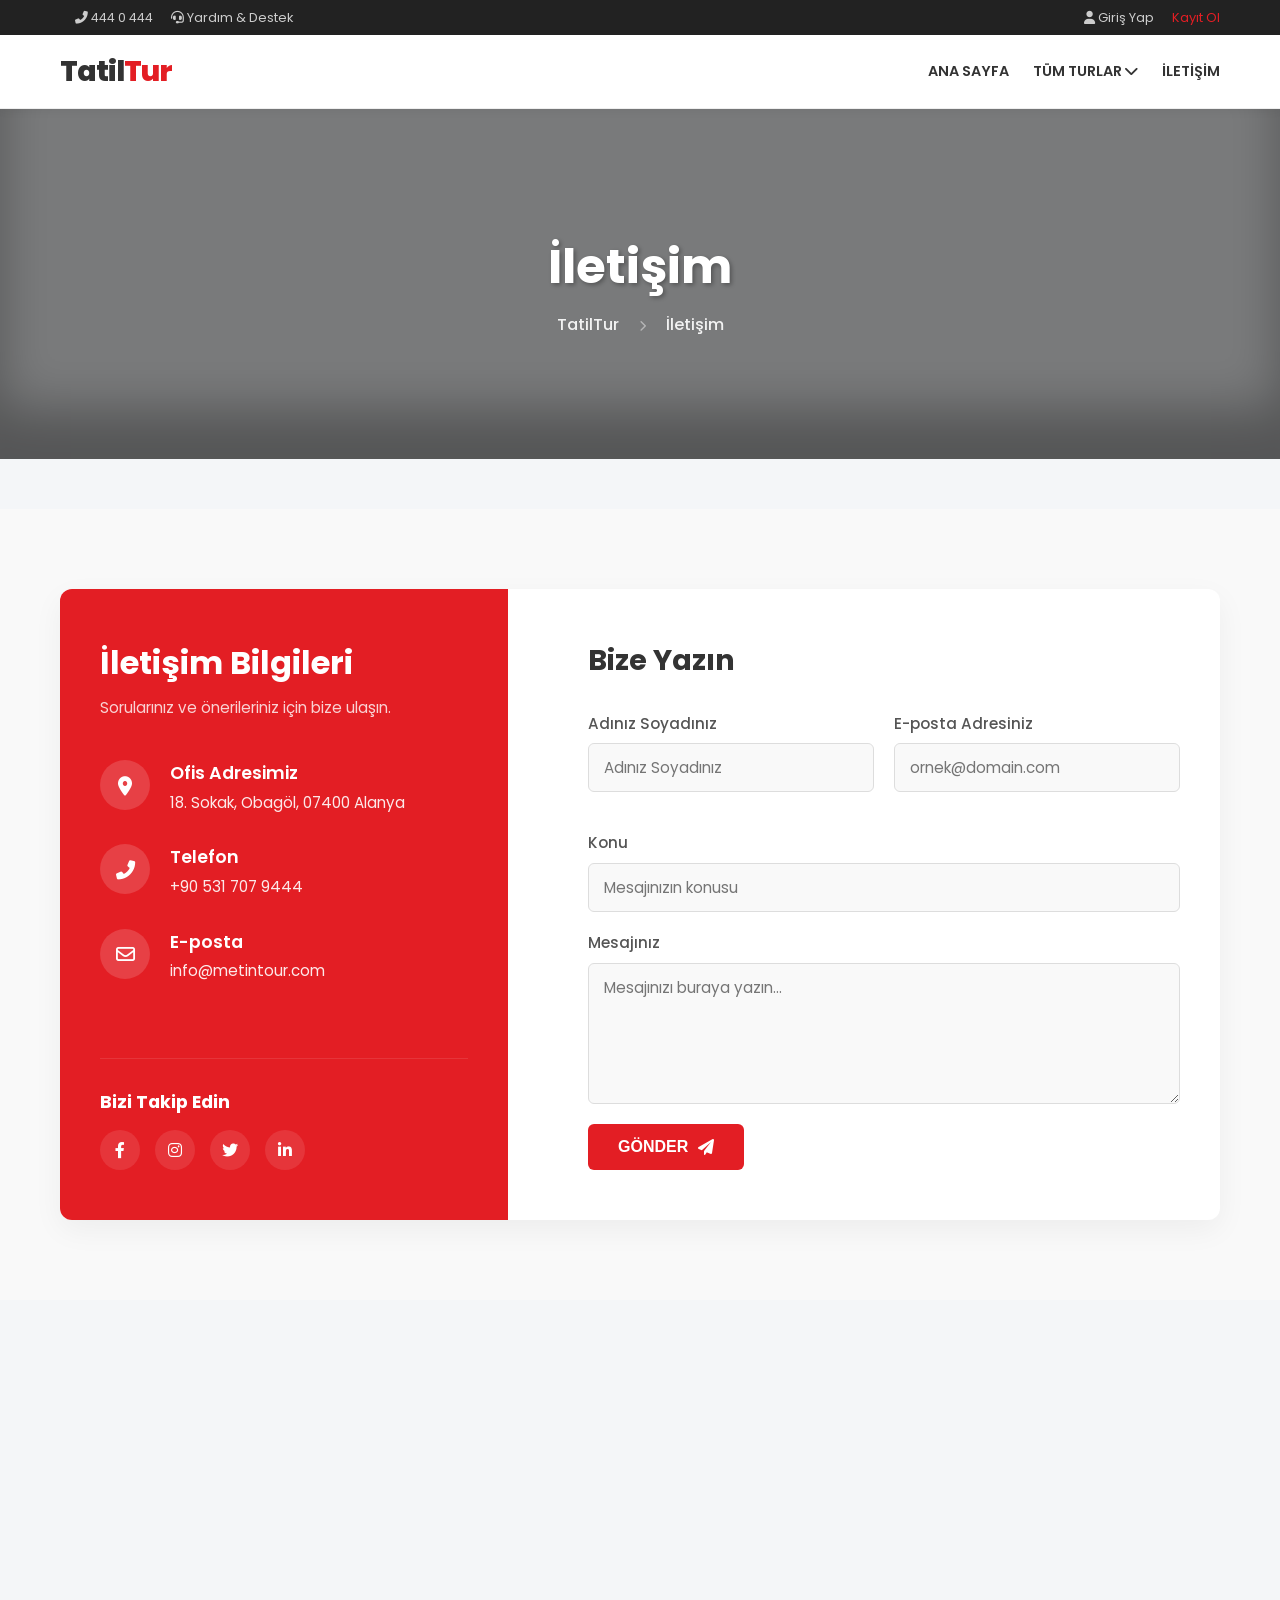
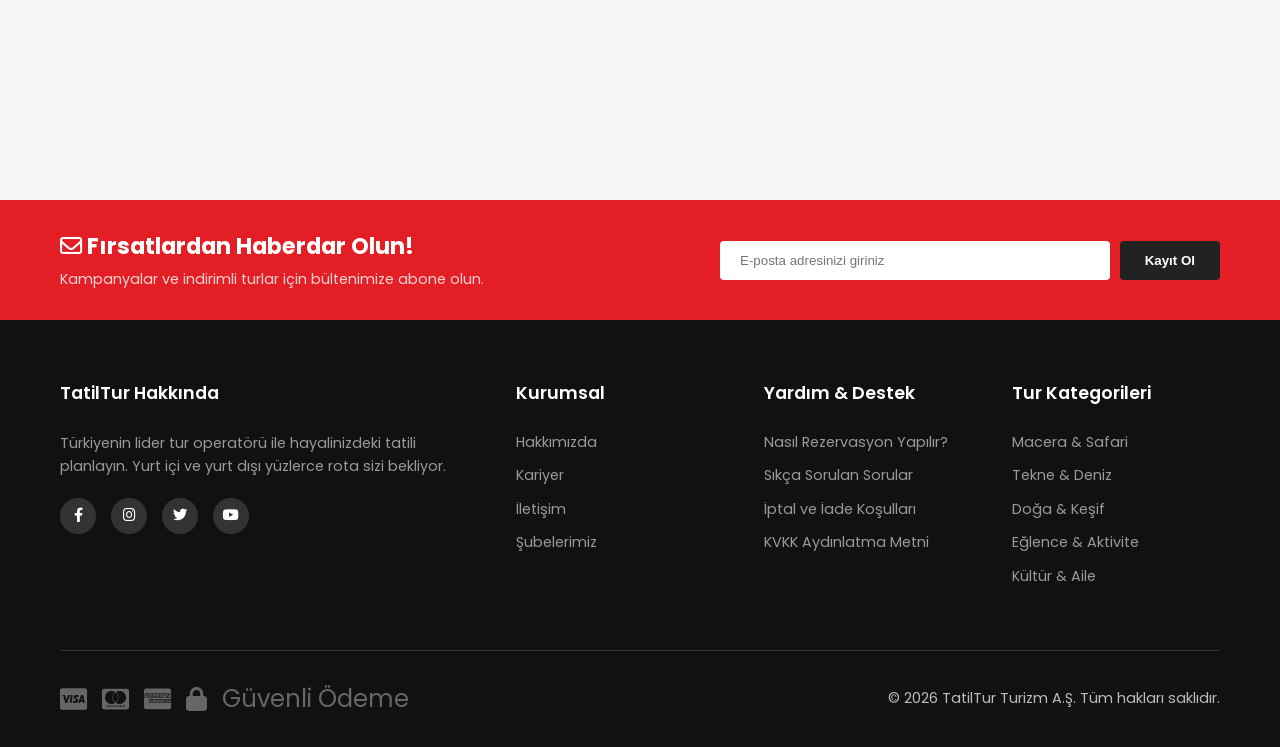
==== commit 7f5145b2: "Update footer to show Tour Categories instead of Popular Destinations" ====
--- a/contact.html
+++ b/contact.html
@@ -202,12 +202,13 @@
                         </ul>
                     </div>
                     <div class="footer-col">
-                        <h4>Popüler Destinasyonlar</h4>
+                        <h4>Tur Kategorileri</h4>
                         <ul>
-                            <li><a href="#">Kapadokya Turları</a></li>
-                            <li><a href="#">Balkan Turları</a></li>
-                            <li><a href="#">İtalya Turları</a></li>
-                            <li><a href="#">Doğu Ekspresi</a></li>
+                            <li><a href="tours.html?category=Macera">Macera & Safari</a></li>
+                            <li><a href="tours.html?category=Tekne">Tekne & Deniz</a></li>
+                            <li><a href="tours.html?category=Doğa">Doğa & Keşif</a></li>
+                            <li><a href="tours.html?category=Eğlence">Eğlence & Aktivite</a></li>
+                            <li><a href="tours.html?category=Kültür">Kültür & Aile</a></li>
                         </ul>
                     </div>
                 </div>
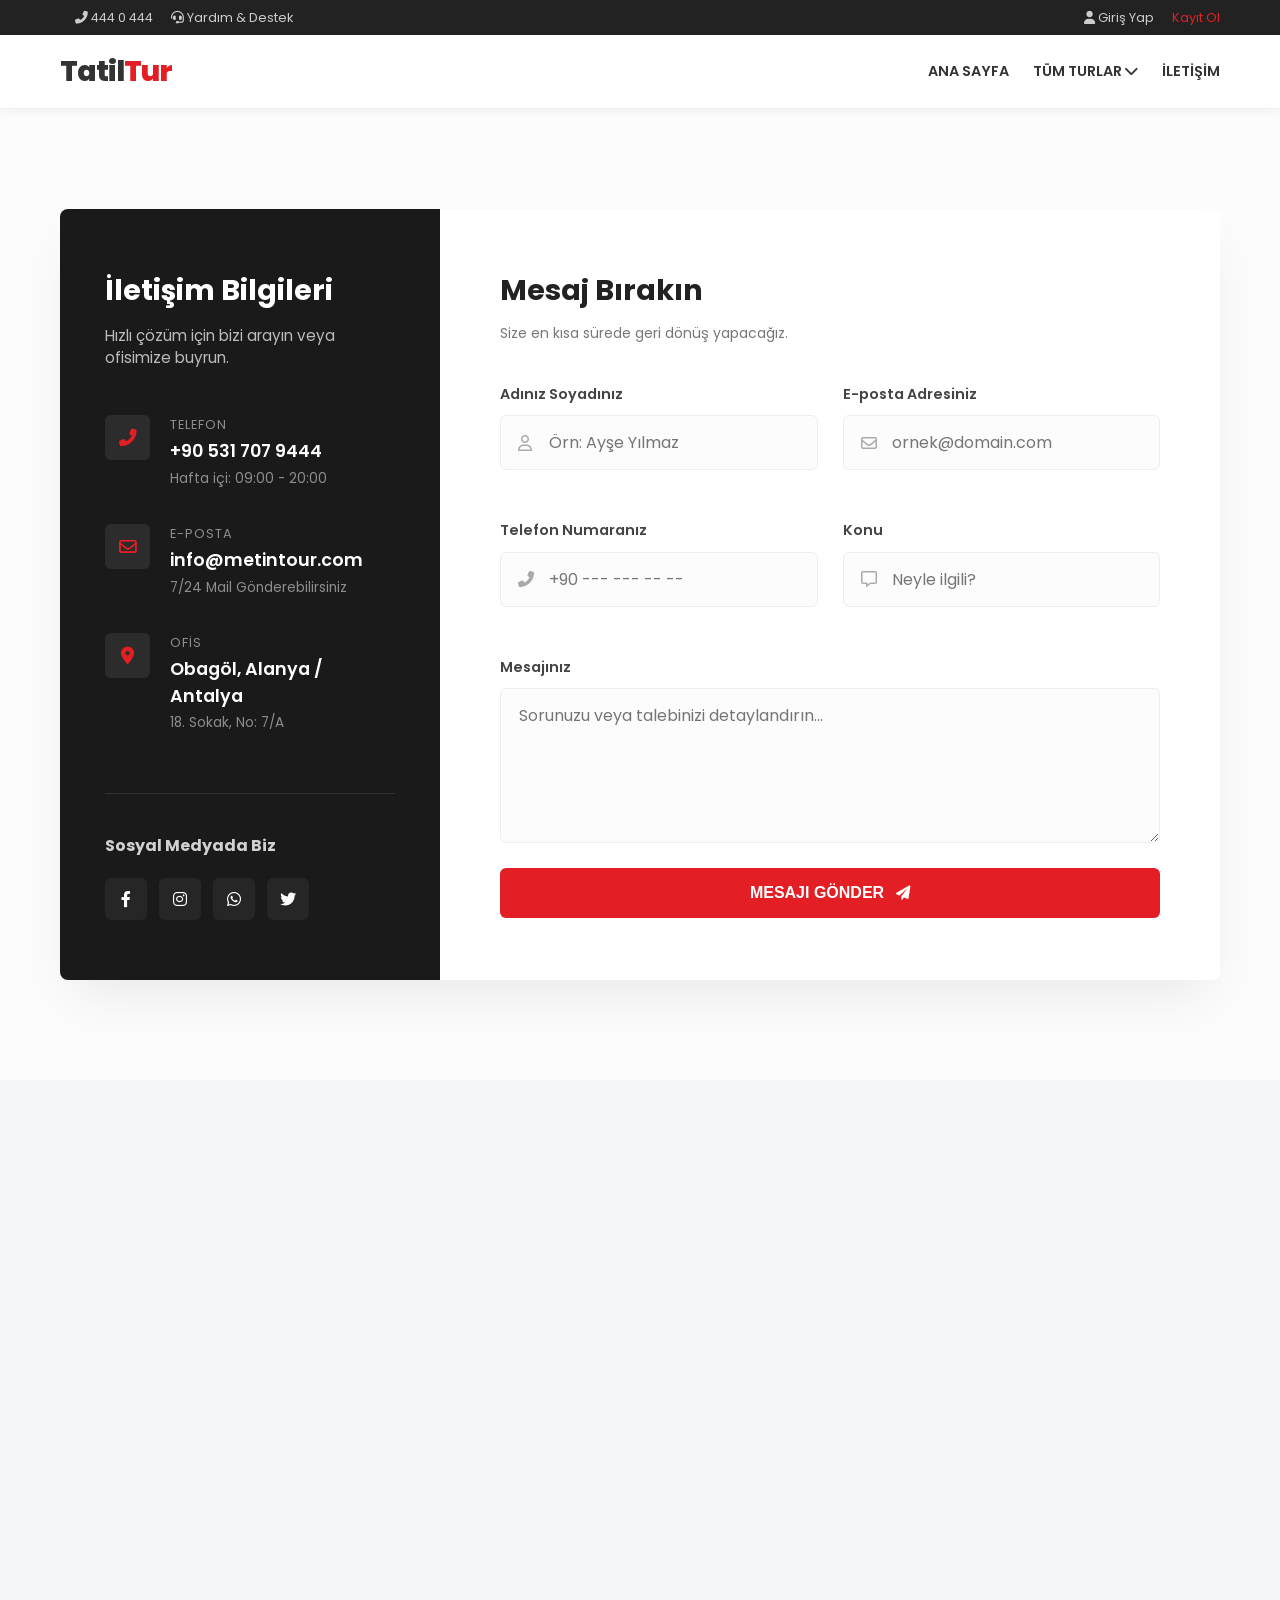
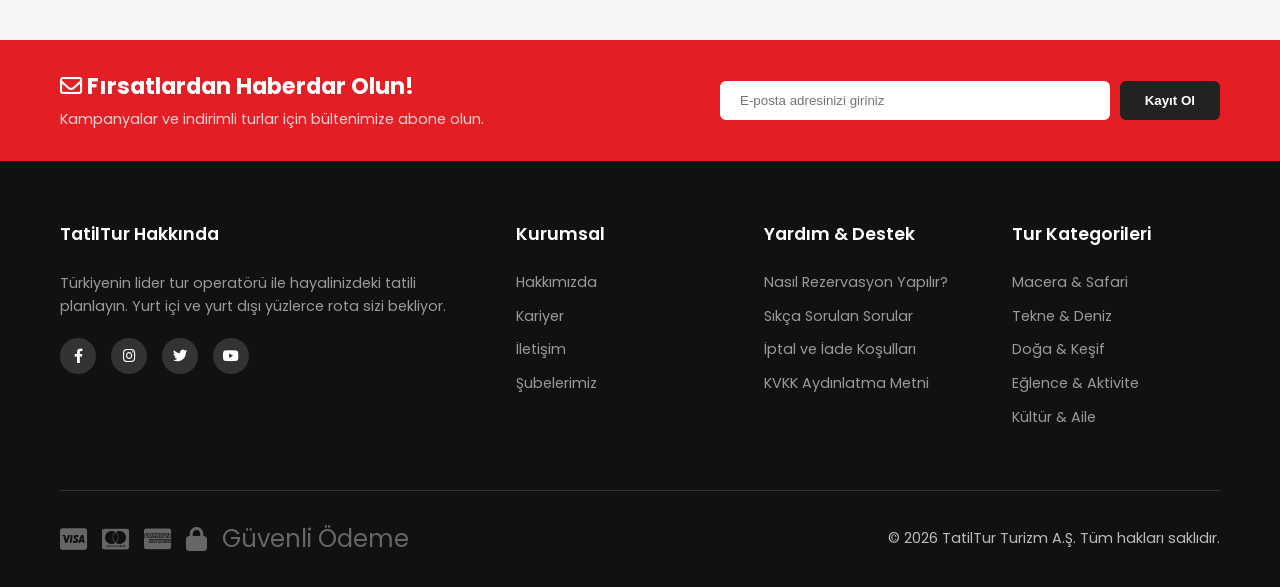
==== commit 21f62fb9: "Modernize contact page and apply site-wide minimalist border-radius (ETS style)" ====
--- a/contact.html
+++ b/contact.html
@@ -35,7 +35,9 @@
             </a>
 
             <div class="hamburger">
-                <i class="fas fa-bars"></i>
+                <span></span>
+                <span></span>
+                <span></span>
             </div>
 
             <ul class="nav-links">
@@ -51,95 +53,117 @@
                     </ul>
                 </li>
                 <li class="nav-item"><a href="contact.html">İLETİŞİM</a></li>
+                <li class="nav-item mobile-phone-link"><a href="tel:+905317079444"><i class="fas fa-phone-alt"></i> +90
+                        531 707 9444</a></li>
             </ul>
         </div>
     </nav>
 
-    <!-- Page Header -->
-    <div class="page-header contact-header"
-        style="background-image: url('https://images.unsplash.com/photo-1596394516093-501ba68a0ba6?ixlib=rb-1.2.1&auto=format&fit=crop&w=1950&q=80');">
-        <div class="header-overlay">
-            <h1>İletişim</h1>
-            <div class="breadcrumb">
-                <a href="index.html">TatilTur</a> <i class="fas fa-chevron-right"></i> <span>İletişim</span>
-            </div>
-        </div>
-    </div>
-
-    <!-- Contact Section -->
+    <!-- Modern Contact Section -->
     <section class="contact-section">
         <div class="container">
             <div class="contact-wrapper">
                 <!-- Info Box -->
                 <div class="contact-info-box">
-                    <h3>İletişim Bilgileri</h3>
-                    <p class="subtitle">Sorularınız ve önerileriniz için bize ulaşın.</p>
-
-                    <div class="info-item">
-                        <div class="icon-box">
-                            <i class="fas fa-map-marker-alt"></i>
-                        </div>
-                        <div class="info-content">
-                            <h4>Ofis Adresimiz</h4>
-                            <p>18. Sokak, Obagöl, 07400 Alanya</p>
-                        </div>
-                    </div>
-
-                    <div class="info-item">
-                        <div class="icon-box">
-                            <i class="fas fa-phone-alt"></i>
-                        </div>
-                        <div class="info-content">
-                            <h4>Telefon</h4>
-                            <p>+90 531 707 9444</p>
-                        </div>
-                    </div>
-
-                    <div class="info-item">
-                        <div class="icon-box">
-                            <i class="far fa-envelope"></i>
-                        </div>
-                        <div class="info-content">
-                            <h4>E-posta</h4>
-                            <p>info@metintour.com</p>
+                    <div class="info-box-header">
+                        <h3>İletişim Bilgileri</h3>
+                        <p>Hızlı çözüm için bizi arayın veya ofisimize buyrun.</p>
+                    </div>
+
+                    <div class="info-items-list">
+                        <div class="info-item">
+                            <div class="icon-box">
+                                <i class="fas fa-phone-alt"></i>
+                            </div>
+                            <div class="info-content">
+                                <span class="info-label">Telefon</span>
+                                <a href="tel:+905317079444" class="info-value">+90 531 707 9444</a>
+                                <p class="info-subtext">Hafta içi: 09:00 - 20:00</p>
+                            </div>
+                        </div>
+
+                        <div class="info-item">
+                            <div class="icon-box">
+                                <i class="far fa-envelope"></i>
+                            </div>
+                            <div class="info-content">
+                                <span class="info-label">E-posta</span>
+                                <a href="mailto:info@metintour.com" class="info-value">info@metintour.com</a>
+                                <p class="info-subtext">7/24 Mail Gönderebilirsiniz</p>
+                            </div>
+                        </div>
+
+                        <div class="info-item">
+                            <div class="icon-box">
+                                <i class="fas fa-map-marker-alt"></i>
+                            </div>
+                            <div class="info-content">
+                                <span class="info-label">Ofis</span>
+                                <span class="info-value">Obagöl, Alanya / Antalya</span>
+                                <p class="info-subtext">18. Sokak, No: 7/A</p>
+                            </div>
                         </div>
                     </div>
 
                     <div class="social-connect">
-                        <h4>Bizi Takip Edin</h4>
+                        <h4>Sosyal Medyada Biz</h4>
                         <div class="social-icons">
-                            <a href="#"><i class="fab fa-facebook-f"></i></a>
-                            <a href="#"><i class="fab fa-instagram"></i></a>
-                            <a href="#"><i class="fab fa-twitter"></i></a>
-                            <a href="#"><i class="fab fa-linkedin-in"></i></a>
+                            <a href="#" class="social-btn"><i class="fab fa-facebook-f"></i></a>
+                            <a href="#" class="social-btn"><i class="fab fa-instagram"></i></a>
+                            <a href="#" class="social-btn"><i class="fab fa-whatsapp"></i></a>
+                            <a href="#" class="social-btn"><i class="fab fa-twitter"></i></a>
                         </div>
                     </div>
                 </div>
 
                 <!-- Contact Form -->
                 <div class="contact-form-box">
-                    <h3>Bize Yazın</h3>
+                    <div class="form-header">
+                        <h3>Mesaj Bırakın</h3>
+                        <p>Size en kısa sürede geri dönüş yapacağız.</p>
+                    </div>
                     <form id="contactForm">
                         <div class="form-row">
                             <div class="form-group">
                                 <label for="name">Adınız Soyadınız</label>
-                                <input type="text" id="name" placeholder="Adınız Soyadınız" required>
+                                <div class="input-with-icon">
+                                    <i class="far fa-user"></i>
+                                    <input type="text" id="name" placeholder="Örn: Ayşe Yılmaz" required>
+                                </div>
                             </div>
                             <div class="form-group">
                                 <label for="email">E-posta Adresiniz</label>
-                                <input type="email" id="email" placeholder="ornek@domain.com" required>
-                            </div>
-                        </div>
-                        <div class="form-group">
-                            <label for="subject">Konu</label>
-                            <input type="text" id="subject" placeholder="Mesajınızın konusu">
+                                <div class="input-with-icon">
+                                    <i class="far fa-envelope"></i>
+                                    <input type="email" id="email" placeholder="ornek@domain.com" required>
+                                </div>
+                            </div>
+                        </div>
+                        <div class="form-row">
+                            <div class="form-group">
+                                <label for="phone">Telefon Numaranız</label>
+                                <div class="input-with-icon">
+                                    <i class="fas fa-phone-alt"></i>
+                                    <input type="tel" id="phone" placeholder="+90 --- --- -- --">
+                                </div>
+                            </div>
+                            <div class="form-group">
+                                <label for="subject">Konu</label>
+                                <div class="input-with-icon">
+                                    <i class="far fa-comment-alt"></i>
+                                    <input type="text" id="subject" placeholder="Neyle ilgili?">
+                                </div>
+                            </div>
                         </div>
                         <div class="form-group">
                             <label for="message">Mesajınız</label>
-                            <textarea id="message" rows="5" placeholder="Mesajınızı buraya yazın..."
+                            <textarea id="message" rows="5" placeholder="Sorunuzu veya talebinizi detaylandırın..."
                                 required></textarea>
                         </div>
-                        <button type="submit" class="btn-submit">GÖNDER <i class="fas fa-paper-plane"></i></button>
+                        <button type="submit" class="btn-submit-modern">
+                            <span>MESAJI GÖNDER</span>
+                            <i class="fas fa-paper-plane"></i>
+                        </button>
                     </form>
                 </div>
             </div>
--- a/style.css
+++ b/style.css
@@ -117,8 +117,36 @@
 .hamburger {
     display: none;
     cursor: pointer;
-    font-size: 1.5rem;
-    color: #333;
+    width: 25px;
+    height: 18px;
+    flex-direction: column;
+    justify-content: space-between;
+    transition: var(--transition);
+    position: relative;
+    z-index: 1001;
+    /* Navbar'dan yüksek olsun */
+}
+
+.hamburger span {
+    display: block;
+    width: 100%;
+    height: 3px;
+    background-color: #333;
+    border-radius: 3px;
+    transition: all 0.3s cubic-bezier(0.645, 0.045, 0.355, 1);
+}
+
+.hamburger.active span:nth-child(1) {
+    transform: translateY(7.5px) rotate(45deg);
+}
+
+.hamburger.active span:nth-child(2) {
+    opacity: 0;
+    transform: translateX(-20px);
+}
+
+.hamburger.active span:nth-child(3) {
+    transform: translateY(-7.5px) rotate(-45deg);
 }
 
 
@@ -140,6 +168,28 @@
     transition: var(--transition);
     padding-bottom: 5px;
     border-bottom: 2px solid transparent;
+}
+
+.mobile-phone-link {
+    display: none;
+}
+
+@media (max-width: 768px) {
+    .mobile-phone-link {
+        display: block;
+        margin-top: 20px;
+        padding-top: 20px;
+        border-top: 1px solid #eee;
+    }
+
+    .mobile-phone-link a {
+        color: var(--primary-color) !important;
+        font-size: 1.2rem !important;
+        display: flex;
+        align-items: center;
+        justify-content: center;
+        gap: 10px;
+    }
 }
 
 .nav-item:hover>a {
@@ -286,7 +336,7 @@
 .input-with-icon {
     position: relative;
     border: 1px solid #ddd;
-    border-radius: 4px;
+    border-radius: 6px;
     background: #fdfdfd;
     transition: var(--transition);
 }
@@ -341,7 +391,7 @@
     padding: 15px 30px;
     border-radius: 0 4px 4px 0;
     /* Köşeli buton */
-    border-radius: 4px;
+    border-radius: 6px;
     /* Tam yuvarlak değil, hafif yumuşak */
     font-size: 1rem;
     font-weight: 700;
@@ -458,7 +508,7 @@
 .campaign-card-modern {
     width: 300px;
     height: 400px;
-    border-radius: 12px;
+    border-radius: 8px;
     overflow: hidden;
     position: relative;
     box-shadow: 0 10px 20px rgba(0, 0, 0, 0.1);
@@ -502,7 +552,7 @@
     background: var(--primary-color);
     color: #fff;
     padding: 5px 12px;
-    border-radius: 20px;
+    border-radius: 6px;
     font-weight: 700;
     font-size: 0.8rem;
     box-shadow: 0 4px 10px rgba(0, 0, 0, 0.2);
@@ -537,7 +587,7 @@
 /* Tour Card - Modern */
 .tour-card {
     background: var(--white);
-    border-radius: 16px;
+    border-radius: 8px;
     overflow: hidden;
     box-shadow: 0 10px 30px rgba(0, 0, 0, 0.05);
     transition: all 0.4s cubic-bezier(0.165, 0.84, 0.44, 1);
@@ -588,7 +638,7 @@
     background: var(--primary-color);
     color: var(--white);
     padding: 6px 14px;
-    border-radius: 30px;
+    border-radius: 6px;
     font-size: 0.75rem;
     font-weight: 700;
     text-transform: uppercase;
@@ -785,7 +835,7 @@
 
 .destination-item {
     position: relative;
-    border-radius: 16px;
+    border-radius: 8px;
     overflow: hidden;
     display: block;
     box-shadow: 0 4px 15px rgba(0, 0, 0, 0.1);
@@ -869,7 +919,7 @@
 
 .testimonial-card {
     background: var(--white);
-    border-radius: 12px;
+    border-radius: 8px;
     padding: 30px;
     box-shadow: 0 5px 20px rgba(0, 0, 0, 0.05);
     position: relative;
@@ -916,7 +966,7 @@
     font-weight: 700;
     font-size: 0.9rem;
     padding: 5px 10px;
-    border-radius: 20px;
+    border-radius: 6px;
     display: flex;
     align-items: center;
     gap: 5px;
@@ -982,7 +1032,7 @@
     flex: 1;
     padding: 12px 20px;
     border: none;
-    border-radius: 4px;
+    border-radius: 6px;
     outline: none;
 }
 
@@ -991,7 +1041,7 @@
     color: var(--white);
     border: none;
     padding: 10px 25px;
-    border-radius: 4px;
+    border-radius: 6px;
     cursor: pointer;
     font-weight: 600;
     transition: var(--transition);
@@ -1170,32 +1220,35 @@
     }
 
     .hamburger {
-        display: block;
-        font-size: 1.5rem;
-        color: #333;
+        display: flex;
     }
 
     .nav-links {
         position: fixed;
-        right: -100%;
+        left: 0;
         top: 70px;
         /* Navbar yüksekliği kadar */
         height: calc(100vh - 70px);
         flex-direction: column;
         background: var(--white);
-        width: 80%;
-        max-width: 300px;
-        text-align: left;
-        transition: 0.3s;
-        box-shadow: -5px 0 15px rgba(0, 0, 0, 0.1);
+        width: 100%;
+        max-width: none;
+        text-align: center;
+        transition: 0.3s ease-in-out;
+        box-shadow: none;
         z-index: 999;
-        padding: 20px;
-        gap: 0;
+        padding: 40px 20px;
+        gap: 20px;
         overflow-y: auto;
+        transform: translateX(100%);
+        opacity: 0;
+        pointer-events: none;
     }
 
     .nav-links.active {
-        right: 0;
+        transform: translateX(0);
+        opacity: 1;
+        pointer-events: all;
     }
 
     .nav-item {
@@ -1262,7 +1315,7 @@
 
     .search-btn {
         width: 100%;
-        border-radius: 4px;
+        border-radius: 6px;
     }
 
     /* Destinations Mobile */
@@ -1373,7 +1426,7 @@
 .sidebar-widget {
     background: var(--white);
     padding: 25px;
-    border-radius: 12px;
+    border-radius: 8px;
     box-shadow: 0 5px 20px rgba(0, 0, 0, 0.05);
     border: 1px solid #f0f0f0;
 }
@@ -1695,7 +1748,7 @@
     display: flex;
     background: var(--white);
     border: 1px solid #e0e0e0;
-    border-radius: 12px;
+    border-radius: 8px;
     overflow: hidden;
     margin-bottom: 20px;
     transition: var(--transition);
@@ -1767,7 +1820,7 @@
 .tour-features-h span {
     background: #f8f9fa;
     padding: 5px 10px;
-    border-radius: 4px;
+    border-radius: 6px;
     font-size: 0.8rem;
     color: #555;
     border: 1px solid #eee;
@@ -1957,7 +2010,7 @@
 .sidebar-widget-modern {
     background: var(--white);
     padding: 20px;
-    border-radius: 12px;
+    border-radius: 8px;
     box-shadow: 0 5px 20px rgba(0, 0, 0, 0.05);
     border: 1px solid #f0f0f0;
 }
@@ -2071,7 +2124,7 @@
     width: 18px;
     background-color: #fff;
     border: 2px solid #ddd;
-    border-radius: 4px;
+    border-radius: 6px;
     transition: var(--transition);
     display: flex;
     align-items: center;
@@ -2128,7 +2181,7 @@
     width: 100%;
     padding: 8px;
     border: 1px solid #ddd;
-    border-radius: 4px;
+    border-radius: 6px;
     text-align: center;
     font-size: 0.9rem;
     color: #555;
@@ -2173,7 +2226,7 @@
     grid-template-columns: 2fr 1fr 1fr;
     grid-template-rows: 200px 200px;
     gap: 15px;
-    border-radius: 12px;
+    border-radius: 8px;
     overflow: hidden;
 }
 
@@ -2245,7 +2298,7 @@
 .tour-highlights span {
     background: #f5f6fa;
     padding: 8px 15px;
-    border-radius: 30px;
+    border-radius: 6px;
     font-size: 0.9rem;
     color: #555;
     font-weight: 500;
@@ -2330,7 +2383,7 @@
 .booking-card {
     background: var(--white);
     border: 1px solid #e0e0e0;
-    border-radius: 12px;
+    border-radius: 8px;
     padding: 25px;
     box-shadow: 0 10px 30px rgba(0, 0, 0, 0.08);
     position: sticky;
@@ -2480,7 +2533,7 @@
 .lightbox-content {
     max-width: 100%;
     max-height: 85vh;
-    border-radius: 4px;
+    border-radius: 6px;
     box-shadow: 0 0 30px rgba(0, 0, 0, 0.8);
     display: block;
 }
@@ -2545,7 +2598,7 @@
     grid-template-columns: repeat(4, 1fr);
     grid-auto-rows: 200px;
     gap: 10px;
-    border-radius: 12px;
+    border-radius: 8px;
     overflow: hidden;
     margin-bottom: 20px;
 }
@@ -2597,25 +2650,77 @@
     background: rgba(0, 0, 0, 0.4);
 }
 
+.desktop-only {
+    display: flex !important;
+}
+
+.mobile-only {
+    display: none !important;
+}
+
+
+.photo-count-badge {
+    position: absolute;
+    bottom: 15px;
+    right: 15px;
+    background: rgba(0, 0, 0, 0.7);
+    color: #fff;
+    padding: 6px 12px;
+    border-radius: 6px;
+    font-size: 0.8rem;
+    font-weight: 600;
+    display: flex;
+    align-items: center;
+    gap: 8px;
+    backdrop-filter: blur(4px);
+    z-index: 10;
+    border: 1px solid rgba(255, 255, 255, 0.2);
+}
+
+.photo-count-badge i {
+    font-size: 0.9rem;
+}
+
+
 @media (max-width: 768px) {
     .tour-gallery-grid {
-        grid-template-columns: 1fr;
-        grid-auto-rows: auto;
-    }
-
-    .gallery-item-modern.large,
+        grid-template-columns: repeat(2, 1fr);
+        grid-auto-rows: 150px;
+        gap: 8px;
+    }
+
+    .gallery-item-modern.large {
+        grid-column: span 2;
+        grid-row: span 2;
+        height: 250px;
+    }
+
     .gallery-item-modern.small {
         grid-column: span 1;
         grid-row: span 1;
-        height: 250px;
-    }
-
-    /* Hide others on mobile except first few? Or just show all stacked */
-    .gallery-item-modern:nth-child(n+2) {
+        height: 120px;
+    }
+
+    /* Mobilde ilk 3 resmi göster (1 büyük 2 küçük) */
+    .gallery-item-modern:nth-child(n+4) {
         display: none;
-        /* Show only main image on mobile for simplicity, or maybe 2 */
-    }
-}
+    }
+
+    .photo-count-badge {
+        display: flex;
+        /* Mobilde her zaman göster */
+    }
+
+    .desktop-only {
+        display: none !important;
+    }
+
+    .mobile-only {
+        background: rgba(0, 0, 0, 0.6);
+        display: flex !important;
+    }
+}
+
 
 
 /* Modern Booking Form Styles */
@@ -2653,7 +2758,8 @@
     outline: none;
     padding: 10px 0;
     font-family: inherit;
-    font-size: 0.95rem;
+    font-size: 16px;
+    /* Prevent iOS/Mobile auto-zoom */
     color: #333;
     background: transparent;
 }
@@ -2669,7 +2775,7 @@
     color: white;
     border: none;
     padding: 15px;
-    border-radius: 4px;
+    border-radius: 6px;
     font-weight: 700;
     font-size: 1rem;
     cursor: pointer;
@@ -2736,7 +2842,7 @@
     color: #fff;
     border: none;
     padding: 10px 25px;
-    border-radius: 4px;
+    border-radius: 6px;
     font-weight: 700;
     font-size: 0.9rem;
     cursor: pointer;
@@ -2750,7 +2856,7 @@
 .detail-content {
     background: #fff;
     padding: 30px;
-    border-radius: 16px;
+    border-radius: 8px;
     box-shadow: 0 5px 20px rgba(0, 0, 0, 0.03);
     margin-bottom: 30px;
 }
@@ -2839,7 +2945,7 @@
     background: #fdfdfd;
     border: 1px solid #eee;
     padding: 25px;
-    border-radius: 12px;
+    border-radius: 8px;
 }
 
 .detail-block {
@@ -2949,7 +3055,7 @@
     background: #f8f9fa;
     /* Light Gray Background */
     border: 1px solid #eee;
-    border-radius: 12px;
+    border-radius: 8px;
     padding: 30px;
 }
 
@@ -2992,7 +3098,9 @@
         gap: 20px;
         padding: 20px;
     }
-}/* ========================
+}
+
+/* ========================
    Contact Page Styles
    ======================== */
 
@@ -3044,192 +3152,326 @@
     color: var(--primary-color);
 }
 
+/* Modern Contact Page Styles */
 .contact-section {
-    padding: 80px 0;
-    background: #f9f9f9;
+    padding: 100px 0;
+    background: #fcfcfc;
+}
+
+.contact-header-clean {
+    text-align: center;
+    max-width: 800px;
+    margin: 0 auto 60px;
+}
+
+.contact-header-clean h1 {
+    font-size: 3rem;
+    color: #222;
+    font-weight: 700;
+    margin: 15px 0 20px;
+}
+
+.contact-header-clean p {
+    font-size: 1.1rem;
+    color: #666;
+    line-height: 1.6;
+}
+
+.type-tag {
+    display: inline-block;
+    background: rgba(227, 30, 36, 0.08);
+    color: var(--primary-color);
+    padding: 6px 18px;
+    border-radius: 6px;
+    font-size: 0.85rem;
+    font-weight: 600;
+    text-transform: uppercase;
+    letter-spacing: 1px;
+}
+
+.breadcrumb-clean {
+    margin-top: 25px;
+    font-size: 0.9rem;
+    color: #999;
+}
+
+.breadcrumb-clean a {
+    color: #666;
+    text-decoration: none;
+    transition: var(--transition);
+}
+
+.breadcrumb-clean a:hover {
+    color: var(--primary-color);
+}
+
+.breadcrumb-clean i {
+    font-size: 0.7rem;
+    margin: 0 10px;
 }
 
 .contact-wrapper {
     display: grid;
-    grid-template-columns: 1fr 1.5fr;
-    gap: 40px;
+    grid-template-columns: 380px 1fr;
+    gap: 0;
     background: var(--white);
-    border-radius: 12px;
-    box-shadow: 0 10px 30px rgba(0, 0, 0, 0.05);
+    border-radius: 8px;
+    box-shadow: 0 25px 50px -12px rgba(0, 0, 0, 0.08);
     overflow: hidden;
 }
 
+/* Info Box */
 .contact-info-box {
+    background: #1a1a1a;
+    color: var(--white);
+    padding: 60px 45px;
+    display: flex;
+    flex-direction: column;
+}
+
+.info-box-header h3 {
+    font-size: 1.8rem;
+    font-weight: 700;
+    margin-bottom: 12px;
+}
+
+.info-box-header p {
+    font-size: 0.95rem;
+    opacity: 0.7;
+    margin-bottom: 45px;
+}
+
+.info-items-list {
+    display: flex;
+    flex-direction: column;
+    gap: 35px;
+}
+
+.info-item {
+    display: flex;
+    align-items: flex-start;
+    gap: 20px;
+}
+
+.info-item .icon-box {
+    width: 45px;
+    height: 45px;
+    background: rgba(255, 255, 255, 0.08);
+    border-radius: 6px;
+    display: flex;
+    justify-content: center;
+    align-items: center;
+    font-size: 1.1rem;
+    flex-shrink: 0;
+    color: var(--primary-color);
+    transition: var(--transition);
+}
+
+.info-item:hover .icon-box {
     background: var(--primary-color);
     color: var(--white);
-    padding: 50px 40px;
+    transform: scale(1.05);
+}
+
+.info-content {
     display: flex;
     flex-direction: column;
-    justify-content: flex-start;
-}
-
-.contact-info-box h3 {
-    font-size: 2rem;
-    margin-bottom: 10px;
+}
+
+.info-label {
+    font-size: 0.8rem;
+    text-transform: uppercase;
+    letter-spacing: 1px;
+    opacity: 0.5;
+    margin-bottom: 4px;
+}
+
+.info-value {
     color: #fff;
-}
-
-.contact-info-box .subtitle {
-    font-size: 0.95rem;
-    margin-bottom: 40px;
+    font-size: 1.1rem;
+    font-weight: 600;
+    text-decoration: none;
+    transition: var(--transition);
+}
+
+.info-value:hover {
+    color: var(--primary-color);
+}
+
+.info-subtext {
+    font-size: 0.85rem;
+    opacity: 0.5;
+    margin-top: 4px;
+}
+
+.social-connect {
+    margin-top: 60px;
+    border-top: 1px solid rgba(255, 255, 255, 0.1);
+    padding-top: 40px;
+}
+
+.social-connect h4 {
+    font-size: 1rem;
+    margin-bottom: 20px;
     opacity: 0.8;
 }
 
-.info-item {
-    display: flex;
-    align-items: flex-start;
-    gap: 20px;
-    margin-bottom: 30px;
-}
-
-.info-item .icon-box {
-    width: 50px;
-    height: 50px;
-    background: rgba(255, 255, 255, 0.15);
-    border-radius: 50%;
+.social-icons {
+    display: flex;
+    gap: 12px;
+}
+
+.social-btn {
+    width: 42px;
+    height: 42px;
+    background: rgba(255, 255, 255, 0.05);
+    border-radius: 6px;
     display: flex;
     justify-content: center;
     align-items: center;
-    font-size: 1.2rem;
-    flex-shrink: 0;
     color: #fff;
-}
-
-.info-content h4 {
-    font-size: 1.1rem;
-    margin-bottom: 5px;
-    font-weight: 600;
-    color: #fff;
-}
-
-.info-content p {
-    font-size: 0.95rem;
-    opacity: 0.9;
-}
-
-.social-connect {
-    margin-top: auto;
-    padding-top: 30px;
-    border-top: 1px solid rgba(255, 255, 255, 0.1);
-}
-
-.social-connect h4 {
-    margin-bottom: 15px;
-    font-size: 1.1rem;
-    color: #fff;
-}
-
-.social-icons {
-    display: flex;
-    gap: 15px;
-}
-
-.social-icons a {
-    width: 40px;
-    height: 40px;
-    background: rgba(255, 255, 255, 0.1);
-    border-radius: 50%;
-    display: flex;
-    justify-content: center;
-    align-items: center;
-    color: var(--white);
+    text-decoration: none;
     transition: var(--transition);
     font-size: 1rem;
 }
 
-.social-icons a:hover {
-    background: var(--white);
-    color: var(--primary-color);
+.social-btn:hover {
+    background: var(--primary-color);
     transform: translateY(-3px);
-}
-
+    box-shadow: 0 10px 15px -3px rgba(227, 30, 36, 0.4);
+}
+
+/* Form Box */
 .contact-form-box {
-    padding: 50px 40px;
-}
-
-.contact-form-box h3 {
+    padding: 60px 60px;
+    background: #fff;
+}
+
+.form-header {
+    margin-bottom: 40px;
+}
+
+.form-header h3 {
     font-size: 1.8rem;
-    margin-bottom: 30px;
-    color: #333;
+    color: #222;
+    margin-bottom: 10px;
+}
+
+.form-header p {
+    color: #777;
 }
 
 .contact-form-box .form-row {
     display: grid;
     grid-template-columns: 1fr 1fr;
-    gap: 20px;
-    margin-bottom: 20px;
+    gap: 25px;
+    margin-bottom: 25px;
 }
 
 .contact-form-box .form-group {
-    margin-bottom: 20px;
+    margin-bottom: 25px;
 }
 
 .contact-form-box label {
     display: block;
-    margin-bottom: 8px;
-    color: #555;
-    font-weight: 500;
-    font-size: 0.95rem;
+    font-size: 0.9rem;
+    font-weight: 600;
+    color: #444;
+    margin-bottom: 10px;
+}
+
+.contact-form-box .input-with-icon {
+    position: relative;
+    border: none;
+    background: transparent;
+    padding: 0;
+}
+
+.input-with-icon i {
+    position: absolute;
+    left: 18px;
+    top: 50%;
+    transform: translateY(-50%);
+    color: #aaa;
+    font-size: 1rem;
+    transition: var(--transition);
 }
 
 .contact-form-box input,
 .contact-form-box textarea {
     width: 100%;
-    padding: 12px 15px;
-    border: 1px solid #ddd;
+    padding: 14px 18px 14px 48px;
+    border: 1.5px solid #eee;
     border-radius: 6px;
     font-family: inherit;
-    font-size: 0.95rem;
+    font-size: 16px;
+    color: #333;
+    background: #fcfcfc;
     transition: var(--transition);
-    background: #f9f9f9;
+}
+
+.contact-form-box textarea {
+    padding-left: 18px;
 }
 
 .contact-form-box input:focus,
-.contact-form-box textarea:focus {
-    background: var(--white);
+.contact-form-box textarea:focus,
+.contact-form-box input:focus-visible,
+.contact-form-box textarea:focus-visible {
     border-color: var(--primary-color);
-    outline: none;
-    box-shadow: 0 0 0 3px rgba(227, 30, 36, 0.1);
-}
-
-.btn-submit {
-    display: inline-flex;
-    align-items: center;
-    gap: 10px;
+    background: #fff;
+    outline: 0 !important;
+    box-shadow: 0 0 0 4px rgba(227, 30, 36, 0.08);
+}
+
+.contact-form-box input:focus+i,
+.input-with-icon:focus-within i {
+    color: var(--primary-color);
+}
+
+.btn-submit-modern {
+    width: 100%;
     background: var(--primary-color);
-    color: var(--white);
-    padding: 14px 30px;
+    color: #fff;
+    padding: 16px 30px;
     border: none;
     border-radius: 6px;
     font-size: 1rem;
-    font-weight: 600;
+    font-weight: 700;
     cursor: pointer;
+    display: flex;
+    justify-content: center;
+    align-items: center;
+    gap: 12px;
     transition: var(--transition);
-}
-
-.btn-submit:hover {
-    background: var(--primary-dark);
+    margin-top: 10px;
+}
+
+.btn-submit-modern:hover {
+    background: #c61113;
     transform: translateY(-2px);
-    box-shadow: 0 5px 15px rgba(227, 30, 36, 0.3);
+    box-shadow: 0 20px 25px -5px rgba(227, 30, 36, 0.25);
+}
+
+.btn-submit-modern i {
+    font-size: 0.9rem;
+    transition: var(--transition);
+}
+
+.btn-submit-modern:hover i {
+    transform: translateX(5px) rotate(-15deg);
 }
 
 .map-section {
-    height: 450px;
-    width: 100%;
-    margin-bottom: -10px;
-    /* Removes gap with footer if any */
-}
-
-.map-section iframe {
-    width: 100%;
-    height: 100%;
-    filter: grayscale(0%);
-    border: 0;
+    height: 500px;
+    width: 100%;
+    filter: grayscale(0.2);
+}
+
+@media (max-width: 1200px) {
+    .contact-wrapper {
+        grid-template-columns: 320px 1fr;
+    }
 }
 
 @media (max-width: 992px) {
@@ -3237,25 +3479,30 @@
         grid-template-columns: 1fr;
     }
 
+    .contact-header-clean h1 {
+        font-size: 2.4rem;
+    }
+
     .contact-info-box {
-        padding: 40px 30px;
+        padding: 50px 30px;
     }
 
     .contact-form-box {
-        padding: 40px 30px;
+        padding: 50px 30px;
     }
 }
 
 @media (max-width: 768px) {
+    .contact-header-clean {
+        margin-bottom: 40px;
+    }
+
+    .contact-header-clean h1 {
+        font-size: 2rem;
+    }
+
     .contact-form-box .form-row {
         grid-template-columns: 1fr;
-    }
-
-    .page-header.contact-header {
-        height: 250px;
-    }
-
-    .header-overlay h1 {
-        font-size: 2rem;
-    }
-}
+        gap: 0;
+    }
+}
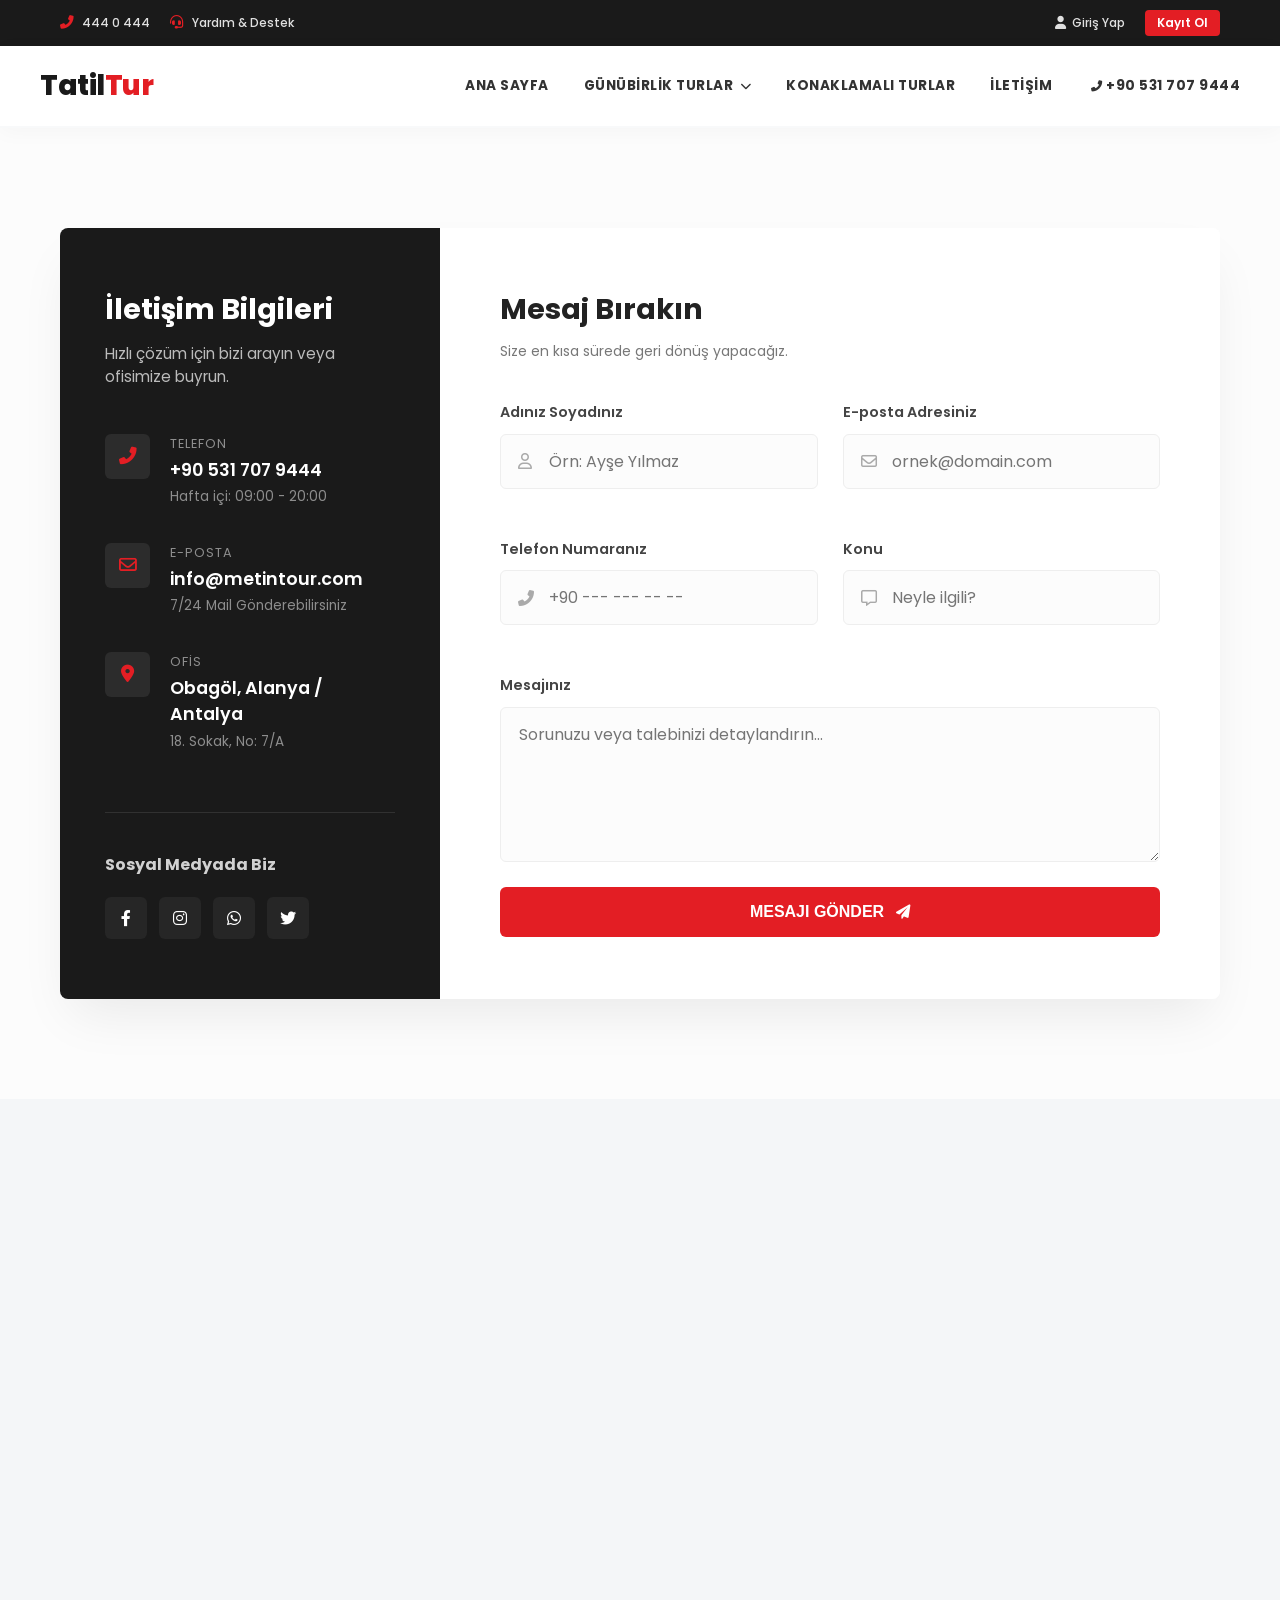
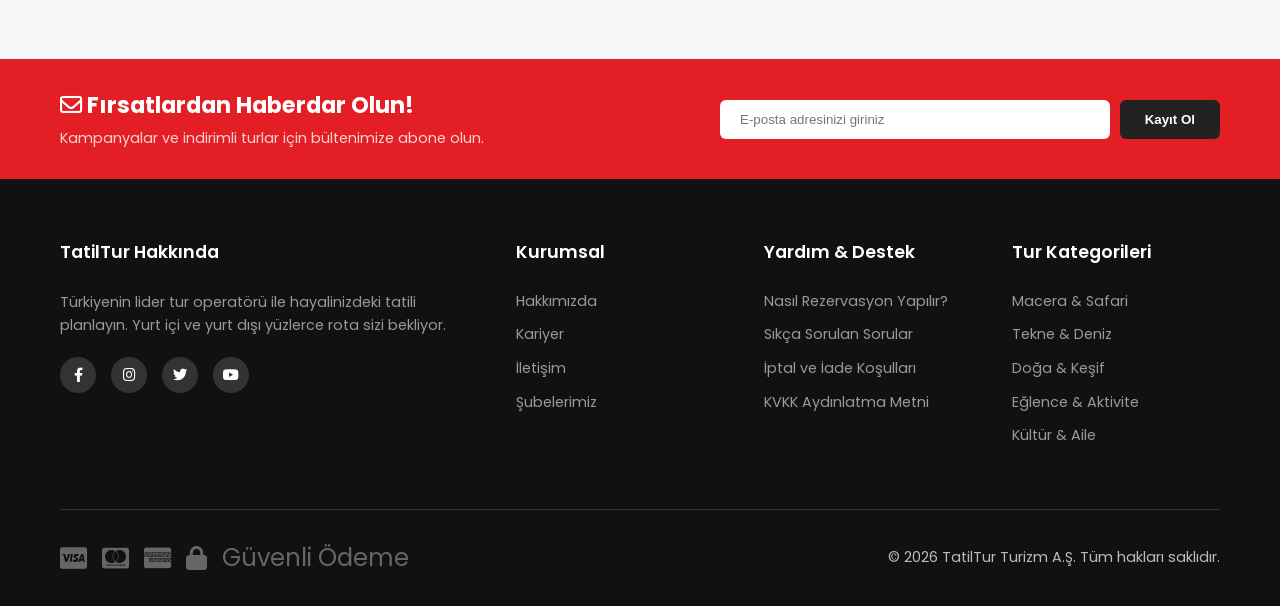
==== commit a8b56b0f: "Konaklamalı turlar sistemi: Doğu Karadeniz & GAP Turu detayları, tab yapısı, anasayfa entegrasyonu" ====
--- a/contact.html
+++ b/contact.html
@@ -43,7 +43,7 @@
             <ul class="nav-links">
                 <li class="nav-item"><a href="index.html">ANA SAYFA</a></li>
                 <li class="nav-item">
-                    <a href="tours.html">TÜM TURLAR <i class="fas fa-chevron-down"></i></a>
+                    <a href="tours.html">GÜNÜBİRLİK TURLAR <i class="fas fa-chevron-down"></i></a>
                     <ul class="dropdown">
                         <li><a href="tours.html?category=Macera">Macera & Safari</a></li>
                         <li><a href="tours.html?category=Tekne">Tekne & Deniz</a></li>
@@ -52,6 +52,7 @@
                         <li><a href="tours.html?category=Kültür">Kültür & Aile</a></li>
                     </ul>
                 </li>
+                <li class="nav-item"><a href="konaklamali-turlar.html">KONAKLAMALI TURLAR</a></li>
                 <li class="nav-item"><a href="contact.html">İLETİŞİM</a></li>
                 <li class="nav-item mobile-phone-link"><a href="tel:+905317079444"><i class="fas fa-phone-alt"></i> +90
                         531 707 9444</a></li>
--- a/style.css
+++ b/style.css
@@ -47,67 +47,103 @@
 
 /* Top Bar */
 .top-bar {
-    background: #222;
-    color: #ccc;
+    background: #1a1a1a;
+    color: #e0e0e0;
+    font-size: 0.75rem;
+    padding: 10px 0;
+    font-weight: 500;
+}
+
+.top-bar-content {
+    display: flex;
+    justify-content: space-between;
+    align-items: center;
+}
+
+.contact-info {
+    display: flex;
+    gap: 20px;
+}
+
+.contact-info span {
+    display: flex;
+    align-items: center;
+    gap: 8px;
+    cursor: default;
+}
+
+.contact-info i {
+    color: var(--primary-color);
+    font-size: 0.85rem;
+}
+
+.user-actions {
+    display: flex;
+    align-items: center;
+    gap: 20px;
+}
+
+.user-actions a {
+    display: flex;
+    align-items: center;
+    gap: 6px;
+    transition: var(--transition);
+}
+
+.user-actions a:hover {
+    color: var(--white);
+}
+
+.user-actions i {
     font-size: 0.8rem;
-    padding: 8px 0;
-}
-
-.top-bar-content {
-    display: flex;
-    justify-content: space-between;
-    align-items: center;
-}
-
-.top-bar a,
-.top-bar span {
-    margin-left: 15px;
-    transition: var(--transition);
-}
-
-.top-bar a:hover {
-    color: var(--white);
-}
-
-.top-bar .active {
-    color: var(--primary-color);
+}
+
+.btn-signup {
+    color: var(--white) !important;
+    background: var(--primary-color);
+    padding: 4px 12px;
+    border-radius: 4px;
     font-weight: 600;
 }
 
-.divider {
-    color: #444;
-}
-
-.btn-signup {
-    color: var(--primary-color) !important;
+.btn-signup:hover {
+    background: var(--primary-dark);
+    transform: translateY(-1px);
 }
 
 /* Navbar */
 .navbar {
     background: var(--white);
-    box-shadow: 0 2px 10px rgba(0, 0, 0, 0.05);
-    /* Daha hafif gölge */
+    box-shadow: 0 4px 20px rgba(0, 0, 0, 0.03);
     position: sticky;
-    /* Fixed yerine sticky */
     top: 0;
     z-index: 1000;
-    border-bottom: 1px solid #eee;
+    border-bottom: 2px solid #f8f9fa;
 }
 
 .nav-container {
-    max-width: 1200px;
+    max-width: 1240px;
     margin: 0 auto;
-    padding: 15px 20px;
+    padding: 0 20px;
+    height: 80px;
+    /* fixed height for better alignment */
     display: flex;
     justify-content: space-between;
     align-items: center;
 }
 
 .logo {
-    font-size: 1.8rem;
+    display: flex;
+    align-items: center;
+    font-size: 1.75rem;
     font-weight: 800;
-    color: #333;
-    letter-spacing: -1px;
+    color: #1a1a1a;
+    letter-spacing: -0.5px;
+    transition: transform 0.3s ease;
+}
+
+.logo:hover {
+    transform: scale(1.02);
 }
 
 .logo .highlight {
@@ -117,124 +153,128 @@
 .hamburger {
     display: none;
     cursor: pointer;
-    width: 25px;
-    height: 18px;
+    width: 28px;
+    height: 20px;
     flex-direction: column;
     justify-content: space-between;
-    transition: var(--transition);
-    position: relative;
     z-index: 1001;
-    /* Navbar'dan yüksek olsun */
 }
 
 .hamburger span {
     display: block;
     width: 100%;
     height: 3px;
-    background-color: #333;
-    border-radius: 3px;
-    transition: all 0.3s cubic-bezier(0.645, 0.045, 0.355, 1);
+    background-color: #1a1a1a;
+    border-radius: 4px;
+    transition: transform 0.3s ease, opacity 0.3s ease, background-color 0.3s ease;
 }
 
 .hamburger.active span:nth-child(1) {
-    transform: translateY(7.5px) rotate(45deg);
+    transform: translateY(8.5px) rotate(45deg);
 }
 
 .hamburger.active span:nth-child(2) {
     opacity: 0;
-    transform: translateX(-20px);
+    transform: translateX(-10px);
 }
 
 .hamburger.active span:nth-child(3) {
-    transform: translateY(-7.5px) rotate(-45deg);
+    transform: translateY(-8.5px) rotate(-45deg);
 }
 
 
 .nav-links {
     display: flex;
-    gap: 1.5rem;
+    gap: 35px;
+    height: 100%;
 }
 
 .nav-item {
     position: relative;
-    padding: 10px 0;
+    display: flex;
+    align-items: center;
+    height: 100%;
 }
 
 .nav-item>a {
-    font-weight: 600;
-    font-size: 0.9rem;
+    font-weight: 700;
+    font-size: 0.85rem;
     color: #333;
     text-transform: uppercase;
-    transition: var(--transition);
-    padding-bottom: 5px;
-    border-bottom: 2px solid transparent;
-}
-
-.mobile-phone-link {
-    display: none;
-}
-
-@media (max-width: 768px) {
-    .mobile-phone-link {
-        display: block;
-        margin-top: 20px;
-        padding-top: 20px;
-        border-top: 1px solid #eee;
-    }
-
-    .mobile-phone-link a {
-        color: var(--primary-color) !important;
-        font-size: 1.2rem !important;
-        display: flex;
-        align-items: center;
-        justify-content: center;
-        gap: 10px;
-    }
+    transition: color 0.3s ease, background-color 0.3s ease, transform 0.3s ease;
+    position: relative;
+    padding: 8px 0;
+    letter-spacing: 0.5px;
+}
+
+/* Modern Underline Hover Effect */
+.nav-item>a::after {
+    content: '';
+    position: absolute;
+    bottom: 0;
+    left: 50%;
+    width: 0;
+    height: 2px;
+    background: var(--primary-color);
+    transition: all 0.3s ease;
+    transform: translateX(-50%);
 }
 
 .nav-item:hover>a {
     color: var(--primary-color);
-    border-bottom-color: var(--primary-color);
-}
-
-/* Dropdown Menu */
+}
+
+.nav-item:hover>a::after {
+    width: 100%;
+}
+
+.nav-item i {
+    font-size: 0.7rem;
+    margin-left: 4px;
+    transition: transform 0.3s ease;
+}
+
+.nav-item:hover i {
+    transform: rotate(180deg);
+}
+
+/* Dropdown Menu - Refined */
 .dropdown {
     position: absolute;
     top: 100%;
-    left: 0;
+    left: 50%;
+    transform: translateX(-50%) translateY(15px);
     background: var(--white);
-    box-shadow: var(--shadow);
-    min-width: 220px;
-    border-top: 3px solid var(--primary-color);
-    /* Üstte kırmızı çizgi */
-    border-radius: 0 0 4px 4px;
+    box-shadow: 0 15px 50px rgba(0, 0, 0, 0.12);
+    min-width: 240px;
+    border-radius: 8px;
     opacity: 0;
     visibility: hidden;
-    transform: translateY(15px);
-    transition: var(--transition);
-    padding: 10px 0;
-    z-index: 1001;
+    transition: all 0.4s cubic-bezier(0.165, 0.84, 0.44, 1);
+    padding: 12px 0;
+    z-index: 100;
+    border: 1px solid rgba(0, 0, 0, 0.05);
 }
 
 .nav-item:hover .dropdown {
     opacity: 1;
     visibility: visible;
-    transform: translateY(0);
+    transform: translateX(-50%) translateY(0);
 }
 
 .dropdown li a {
     display: block;
-    padding: 12px 20px;
-    color: #555;
-    font-size: 0.9rem;
-    border-left: 3px solid transparent;
+    padding: 10px 25px;
+    color: #444;
+    font-size: 0.85rem;
+    font-weight: 600;
+    transition: var(--transition);
 }
 
 .dropdown li a:hover {
-    background: #f8f8f8;
+    background: #fff5f5;
     color: var(--primary-color);
-    border-left-color: var(--primary-color);
-    padding-left: 25px;
+    padding-left: 30px;
 }
 
 /* Hero Section & Search Widget */
@@ -571,16 +611,81 @@
     margin: 0;
 }
 
+/* Intro Section Wrapper for Desktop 100vh Layout */
+@media (min-width: 1024px) {
+    .intro-section-wrapper {
+        height: 100vh;
+        display: flex;
+        flex-direction: column;
+        background-color: #fff;
+    }
+
+    .hero {
+        flex: 1;
+        /* Hero section will take remaining space but we need enough for search widget */
+        min-height: 380px;
+        height: auto;
+    }
+
+    .campaigns {
+        flex: 1.1;
+        /* Campaigns area shared with hero */
+        padding: 20px 0;
+        display: flex;
+        flex-direction: column;
+        justify-content: center;
+    }
+
+    .campaigns .container {
+        width: 100%;
+    }
+
+    .section-title {
+        margin-bottom: 15px;
+    }
+
+    .campaign-slider {
+        padding: 10px 0;
+    }
+
+    .campaign-card-modern {
+        /* Height follows screen height to stay within viewport */
+        height: 38vh;
+        width: calc(38vh * 0.75);
+        max-height: 400px;
+        max-width: 300px;
+    }
+
+    /* Since we use dynamic widths for cards, the slider animation needs to be robust */
+    .slider-track {
+        --desktop-card-width: calc(38vh * 0.75);
+        --desktop-gap: 20px;
+        width: calc((var(--desktop-card-width) * 10) + (var(--desktop-gap) * 9));
+        gap: var(--desktop-gap);
+        animation: scroll-desktop 40s linear infinite;
+    }
+
+    @keyframes scroll-desktop {
+        0% {
+            transform: translateX(0);
+        }
+
+        100% {
+            transform: translateX(calc(-1 * (var(--desktop-card-width) * 5 + var(--desktop-gap) * 5)));
+        }
+    }
+}
+
 /* Popular Tours */
 .tours-section {
-    padding: 50px 0;
+    padding: 80px 0;
     background: var(--white);
 }
 
 .tour-grid {
     display: grid;
     grid-template-columns: repeat(auto-fill, minmax(270px, 1fr));
-    gap: 25px;
+    gap: 30px;
     padding: 0 20px;
 }
 
@@ -656,11 +761,22 @@
 }
 
 /* Turkuaz */
-.tour-tag.hurry {
-    background: #5f27cd;
-}
-
-/* Mor */
+.tour-tag.online {
+    background: var(--white);
+    color: #ff9f43;
+    border: 1px solid rgba(255, 159, 67, 0.4);
+    box-shadow: none;
+    text-transform: none;
+    display: flex;
+    align-items: center;
+    gap: 5px;
+    padding: 4px 10px;
+    font-weight: 600;
+}
+
+.tour-tag.online i {
+    font-size: 0.8rem;
+}
 
 .wishlist-btn {
     position: absolute;
@@ -1219,6 +1335,13 @@
         /* Mobilde top bar'ı gizle */
     }
 
+    .nav-container {
+        height: 80px;
+        display: flex;
+        align-items: center;
+        justify-content: space-between;
+    }
+
     .hamburger {
         display: flex;
     }
@@ -1226,43 +1349,73 @@
     .nav-links {
         position: fixed;
         left: 0;
-        top: 70px;
+        top: 80px;
         /* Navbar yüksekliği kadar */
-        height: calc(100vh - 70px);
+        height: calc(100vh - 80px);
         flex-direction: column;
         background: var(--white);
         width: 100%;
         max-width: none;
-        text-align: center;
-        transition: 0.3s ease-in-out;
+        text-align: left;
+        /* Center looks amateur in long lists */
         box-shadow: none;
-        z-index: 999;
-        padding: 40px 20px;
-        gap: 20px;
+        z-index: 10002;
+        /* Higher than Flatpickr and other elements */
+        padding: 20px;
+        gap: 0;
+        /* Gap creates unpredictable space with border-bottom */
         overflow-y: auto;
+
+        /* THE ULTIMATE FIX: Do not render at all unless active */
+        display: none;
+        opacity: 0;
         transform: translateX(100%);
-        opacity: 0;
-        pointer-events: none;
     }
 
     .nav-links.active {
+        display: flex;
+        /* Only show when intentional */
+        opacity: 1;
         transform: translateX(0);
-        opacity: 1;
-        pointer-events: all;
+        animation: menuSlideIn 0.4s cubic-bezier(0.4, 0, 0.2, 1) forwards;
+    }
+
+    @keyframes menuSlideIn {
+        from {
+            transform: translateX(100%);
+            opacity: 0;
+        }
+
+        to {
+            transform: translateX(0);
+            opacity: 1;
+        }
     }
 
     .nav-item {
         width: 100%;
+        height: auto;
         border-bottom: 1px solid #f0f0f0;
         padding: 0;
+        display: block;
+        /* stacking vertically */
     }
 
     .nav-item>a {
-        padding: 15px 0;
+        padding: 18px 0;
         display: flex;
         justify-content: space-between;
         align-items: center;
         font-size: 0.95rem;
+        font-weight: 700;
+        color: #333;
+        transition: color 0.3s ease;
+        /* Avoid layout transition */
+    }
+
+    /* Disable desktop underline on mobile */
+    .nav-item>a::after {
+        display: none !important;
     }
 
     .dropdown {
@@ -1282,16 +1435,35 @@
         display: block;
     }
 
-    .dropdown li a {
-        padding: 12px 20px;
-        font-size: 0.9rem;
-        color: #666;
+    .mobile-phone-link {
+        display: block;
+        margin-top: 25px;
+        padding: 0;
+        background: #fff5f5;
+        /* even lighter pink */
+        border-radius: 10px;
+        text-align: center;
+        border-bottom: none !important;
+    }
+
+    .mobile-phone-link a {
+        color: var(--primary-color) !important;
+        font-size: 0.95rem !important;
+        font-weight: 700;
+        display: flex;
+        align-items: center;
+        justify-content: center;
+        gap: 10px;
+        padding: 15px 0;
     }
 
     .hero {
         height: auto;
-        padding: 40px 20px 60px;
-        align-items: flex-start;
+        min-height: calc(100dvh - 80px);
+        /* dvh is better for mobile browsers */
+        padding: 30px 20px;
+        display: flex;
+        align-items: center;
     }
 
     .search-widget {
@@ -1508,45 +1680,41 @@
     flex: 1;
 }
 
-/* Professional Listing Header */
+/* Professional Listing Header - ETS Style */
 .listing-header-wrapper {
     background: #f8f9fa;
-    padding: 30px 0 20px 0;
-    border-bottom: 1px solid #e0e0e0;
-    margin-bottom: 40px;
+    padding: 15px 0 0 0;
 }
 
 .listing-search-bar {
     display: flex;
     align-items: center;
     background: var(--white);
-    padding: 10px;
+    padding: 6px 6px 6px 15px;
     border-radius: 8px;
     box-shadow: 0 4px 15px rgba(0, 0, 0, 0.05);
-    margin-bottom: 25px;
+    margin-bottom: 10px;
     border: 1px solid #e0e0e0;
 }
 
 .search-input-group {
     flex: 1;
-    position: relative;
-    padding: 5px 15px;
+    display: flex;
+    align-items: center;
+    gap: 12px;
 }
 
 .search-input-group i {
-    position: absolute;
-    left: 15px;
-    top: 50%;
-    transform: translateY(-50%);
-    color: #999;
+    color: #aaa;
     font-size: 1.1rem;
+    flex-shrink: 0;
 }
 
 .search-input-group input {
     width: 100%;
     border: none;
-    padding: 10px 10px 10px 35px;
-    font-size: 1rem;
+    padding: 12px 0;
+    font-size: 0.95rem;
     color: #333;
     background: transparent;
     font-weight: 500;
@@ -1558,43 +1726,57 @@
 
 .v-divider {
     width: 1px;
-    height: 40px;
+    height: 30px;
     background: #e0e0e0;
+    margin: 0 15px;
 }
 
 .btn-listing-search {
-    width: 60px;
-    height: 60px;
+    width: 48px;
+    height: 48px;
     background: var(--primary-color);
     color: var(--white);
     border: none;
     border-radius: 6px;
-    font-size: 1.2rem;
+    font-size: 1.1rem;
     cursor: pointer;
     transition: var(--transition);
     display: flex;
     align-items: center;
     justify-content: center;
+    flex-shrink: 0;
 }
 
 .btn-listing-search:hover {
     background: var(--primary-dark);
 }
 
+.listing-section {
+    padding: 10px 0 60px;
+}
+
+.listing-page-title {
+    margin-bottom: 15px;
+}
+
 .listing-page-title h1 {
-    font-size: 1.8rem;
-    color: #222;
-    margin-bottom: 10px;
-    font-weight: 600;
+    font-size: 1.5rem;
+    color: #1a1a1a;
+    font-weight: 700;
+    line-height: 1;
+    margin: 0;
 }
 
 .breadcrumb-clean {
-    font-size: 0.9rem;
-    color: #666;
+    font-size: 0.75rem;
+    color: #999;
+    margin-top: -8px;
+    position: relative;
+    z-index: 1;
 }
 
 .breadcrumb-clean a {
-    color: #888;
+    color: #aaa;
     text-decoration: none;
     transition: var(--transition);
 }
@@ -1604,20 +1786,18 @@
 }
 
 .separator {
-    margin: 0 8px;
-    color: #ccc;
-    font-size: 0.8rem;
+    margin: 0 4px;
+    color: #ddd;
+    font-size: 0.65rem;
 }
 
 .sorting-bar-nav {
     display: flex;
     justify-content: space-between;
     align-items: center;
-    margin-bottom: 20px;
-    background: var(--white);
-    padding: 10px 20px;
-    border-radius: 8px;
-    border: 1px solid #e0e0e0;
+    margin-bottom: 30px;
+    padding: 12px 0;
+    border-bottom: 1.5px solid #f2f2f2;
 }
 
 .dropdown-trigger {
@@ -1647,26 +1827,36 @@
 .sort-btn {
     background: none;
     border: none;
-    padding: 10px 15px;
-    font-size: 0.9rem;
-    color: #666;
+    padding: 8px 12px;
+    font-size: 0.85rem;
+    color: #444;
     cursor: pointer;
     border-radius: 6px;
     transition: var(--transition);
     display: flex;
     align-items: center;
-    gap: 8px;
+    gap: 6px;
+    font-weight: 500;
 }
 
 .sort-btn:hover {
-    background: #f5f6fa;
-    color: #333;
+    background: #f0f0f0;
 }
 
 .sort-btn.active {
     color: var(--primary-color);
-    font-weight: 600;
-    background: rgba(227, 30, 36, 0.05);
+    background: #fff;
+    border: 1px solid #f0f0f0;
+    box-shadow: 0 2px 5px rgba(0, 0, 0, 0.05);
+}
+
+.sort-btn i {
+    font-size: 0.8rem;
+    opacity: 0.6;
+}
+
+.sort-btn.active i {
+    opacity: 1;
 }
 
 .listing-content .tour-grid {
@@ -1676,6 +1866,7 @@
 
 
 /* Responsive Listing */
+/* Responsive Listing Improvements */
 @media (max-width: 992px) {
     .listing-container {
         flex-direction: column;
@@ -1683,39 +1874,50 @@
 
     .sidebar {
         width: 100%;
-    }
-
-    .page-header {
-        height: 200px;
-    }
-
-    .page-header h1 {
-        font-size: 2rem;
-    }
-
-    .listing-search-bar {
-        padding: 5px;
-    }
-
-    .search-input-group {
-        padding: 5px 10px;
+        margin-bottom: 30px;
+    }
+
+    .listing-header-wrapper {
+        padding: 15px 0;
+    }
+
+    .listing-page-title h1 {
+        font-size: 1.4rem;
     }
 }
 
 @media (max-width: 768px) {
     .listing-search-bar {
         flex-direction: column;
-        height: auto;
+        padding: 15px;
+        align-items: stretch;
+        gap: 0;
+    }
+
+    .search-input-group {
+        width: 100%;
     }
 
     .v-divider {
         width: 100%;
         height: 1px;
+        margin: 15px 0;
     }
 
     .btn-listing-search {
         width: 100%;
         margin-top: 10px;
+    }
+
+    .sorting-bar-nav {
+        flex-direction: column;
+        align-items: flex-start;
+        gap: 15px;
+    }
+
+    .sort-toggles {
+        width: 100%;
+        justify-content: space-between;
     }
 }
 
@@ -1785,23 +1987,24 @@
 
 .tour-info-h {
     flex: 1;
-    padding: 20px;
+    padding: 15px 20px;
     border-right: 1px solid #f0f0f0;
     display: flex;
     flex-direction: column;
 }
 
 .tour-title-h {
-    font-size: 1.3rem;
-    margin-bottom: 8px;
+    font-size: 1.15rem;
+    margin-bottom: 6px;
     color: #222;
+    font-weight: 700;
 }
 
 .tour-rating-h {
-    font-size: 0.9rem;
-    color: #f1c40f;
-    margin-bottom: 12px;
-    font-weight: 600;
+    font-size: 0.85rem;
+    color: #ff9f43;
+    margin-bottom: 10px;
+    font-weight: 700;
 }
 
 .review-count {
@@ -1853,39 +2056,39 @@
 }
 
 .tour-price-h {
-    width: 180px;
+    width: 170px;
     flex-shrink: 0;
-    padding: 20px;
+    padding: 15px;
     display: flex;
     flex-direction: column;
     justify-content: center;
     align-items: flex-end;
-    background: #fafafa;
+    background: #fcfcfc;
 }
 
 .price-box-h {
     text-align: right;
-    margin-bottom: 15px;
+    margin-bottom: 12px;
 }
 
 .old-price-h {
     display: block;
     text-decoration: line-through;
-    color: #999;
-    font-size: 0.95rem;
+    color: #bbb;
+    font-size: 0.85rem;
 }
 
 .current-price-h {
     display: block;
-    font-size: 1.8rem;
-    font-weight: 700;
+    font-size: 1.6rem;
+    font-weight: 800;
     color: var(--primary-color);
-    line-height: 1.1;
+    line-height: 1;
 }
 
 .person-lbl {
-    font-size: 0.8rem;
-    color: #777;
+    font-size: 0.75rem;
+    color: #999;
 }
 
 .action-box-h {
@@ -2382,10 +2585,10 @@
 
 .booking-card {
     background: var(--white);
-    border: 1px solid #e0e0e0;
-    border-radius: 8px;
-    padding: 25px;
-    box-shadow: 0 10px 30px rgba(0, 0, 0, 0.08);
+    border: 1px solid #eef0f2;
+    border-radius: 12px;
+    padding: 20px;
+    box-shadow: 0 15px 40px rgba(0, 0, 0, 0.04);
     position: sticky;
     top: 100px;
 }
@@ -2393,7 +2596,6 @@
 .price-header {
     margin-bottom: 20px;
     padding-bottom: 15px;
-    border-bottom: 1px solid #eee;
 }
 
 .price-header .label {
@@ -2727,28 +2929,39 @@
 .booking-form-modern {
     display: flex;
     flex-direction: column;
-    gap: 15px;
+    gap: 12px;
+}
+
+.booking-form-grid {
+    display: grid;
+    grid-template-columns: 1fr 1fr;
+    gap: 12px;
 }
 
 .booking-input-group {
     position: relative;
     display: flex;
     align-items: center;
-    border-bottom: 1px solid #eee;
-    padding-bottom: 5px;
-    transition: border-color 0.3s;
+    background: #f8f9fa;
+    border: 1px solid #eef0f2;
+    border-radius: 6px;
+    padding: 0 12px;
+    transition: all 0.3s ease;
 }
 
 .booking-input-group:focus-within {
-    border-bottom-color: var(--primary-color);
+    border-color: var(--primary-color);
+    background: #fff;
+    box-shadow: 0 0 0 3px rgba(227, 30, 36, 0.05);
 }
 
 .booking-input-group i {
-    color: #999;
-    font-size: 1rem;
-    width: 25px;
+    color: #a0a0a0;
+    font-size: 0.9rem;
+    width: 20px;
     text-align: center;
-    margin-right: 10px;
+    margin-right: 8px;
+    flex-shrink: 0;
 }
 
 .booking-input-group input,
@@ -2758,40 +2971,191 @@
     outline: none;
     padding: 10px 0;
     font-family: inherit;
-    font-size: 16px;
-    /* Prevent iOS/Mobile auto-zoom */
+    font-size: 0.9rem;
     color: #333;
     background: transparent;
-}
-
-/* Custom Select styling hack can be tricky cross-browser, but basic is fine */
-.booking-input-group select {
-    cursor: pointer;
+    font-weight: 500;
+}
+
+.booking-input-group input::placeholder {
+    color: #999;
+    font-weight: 400;
 }
 
 .btn-reserve-modern {
-    background-color: #78c055;
-    /* Green color from reference */
+    background: #55b32d;
     color: white;
     border: none;
-    padding: 15px;
-    border-radius: 6px;
+    padding: 14px;
+    border-radius: 8px;
+    font-weight: 700;
+    font-size: 0.95rem;
+    cursor: pointer;
+    text-transform: uppercase;
+    transition: all 0.3s ease;
+    margin-top: 5px;
+    letter-spacing: 0.5px;
+    box-shadow: 0 4px 15px rgba(85, 179, 45, 0.2);
+}
+
+.btn-reserve-modern:hover {
+    background: #49a025;
+    transform: translateY(-1px);
+    box-shadow: 0 6px 20px rgba(85, 179, 45, 0.3);
+}
+
+.date-picker-modern {
+    cursor: pointer;
+}
+
+/* Pax Picker Dropdown Styles */
+.pax-picker-dropdown {
+    padding: 15px !important;
+    width: 280px !important;
+    max-height: none !important;
+}
+
+.pax-picker-row {
+    display: flex;
+    justify-content: space-between;
+    align-items: center;
+    padding: 12px 0;
+    border-bottom: 1px solid #f5f5f5;
+}
+
+.pax-picker-row:last-child {
+    border-bottom: none;
+}
+
+.pax-label {
+    display: flex;
+    flex-direction: column;
+}
+
+.pax-title {
+    font-weight: 600;
+    color: #333;
+    font-size: 0.95rem;
+}
+
+.pax-desc {
+    font-size: 0.75rem;
+    color: #999;
+}
+
+.pax-controls {
+    display: flex;
+    align-items: center;
+    gap: 15px;
+}
+
+.pax-btn {
+    width: 32px;
+    height: 32px;
+    border-radius: 50%;
+    border: 1px solid #ddd;
+    background: #fff;
+    color: var(--primary-color);
+    font-size: 1.2rem;
+    cursor: pointer;
+    display: flex;
+    align-items: center;
+    justify-content: center;
+    transition: all 0.2s;
+    padding: 0;
+    line-height: 1;
+}
+
+.pax-btn:hover {
+    background: #f8f8f8;
+    border-color: var(--primary-color);
+}
+
+.pax-btn:disabled {
+    opacity: 0.3;
+    cursor: not-allowed;
+}
+
+.pax-count {
     font-weight: 700;
     font-size: 1rem;
+    color: #333;
+    min-width: 15px;
+    text-align: center;
+}
+
+.pax-picker-footer {
+    margin-top: 5px;
+    padding-top: 10px;
+    border-top: 1px solid #f5f5f5;
+    display: flex;
+    justify-content: flex-end;
+}
+
+.btn-pax-confirm {
+    background: var(--primary-color);
+    color: #fff;
+    border: none;
+    padding: 8px 20px;
+    border-radius: 6px;
+    font-weight: 600;
+    font-size: 0.85rem;
     cursor: pointer;
-    text-transform: uppercase;
-    transition: background 0.3s;
-    margin-top: 10px;
-}
-
-.btn-reserve-modern:hover {
-    background-color: #6db34b;
-}
-
-.date-picker-modern {
-    cursor: pointer;
-}
-
+    transition: opacity 0.2s;
+}
+
+.btn-pax-confirm:hover {
+    opacity: 0.9;
+}
+
+
+/* Trust Indicators & Notes */
+.trust-indicators {
+    margin-top: 20px;
+    border-top: 1px solid #f2f2f2;
+    padding-top: 20px;
+}
+
+.trust-indicators .indicator {
+    display: flex;
+    align-items: center;
+    gap: 12px;
+    margin-bottom: 12px;
+    font-size: 0.85rem;
+    color: #666;
+}
+
+.trust-indicators .indicator i {
+    width: 18px;
+    text-align: center;
+    font-size: 0.9rem;
+}
+
+.trust-indicators .indicator i.fa-undo-alt {
+    color: #2ecc71;
+}
+
+.trust-indicators .indicator i.fa-bolt {
+    color: #f1c40f;
+}
+
+.trust-indicators .indicator i.fa-shield-alt {
+    color: #3498db;
+}
+
+.booking-note {
+    margin-top: 15px;
+    text-align: center;
+    font-size: 0.8rem;
+    color: #999;
+    padding: 0 10px;
+    line-height: 1.4;
+}
+
+.booking-note i {
+    margin-right: 4px;
+    color: #aaa;
+}
 
 /* Mobile Fixed Booking Bar */
 .mobile-book-bar {
@@ -3505,4 +3869,561 @@
         grid-template-columns: 1fr;
         gap: 0;
     }
+}
+
+/* Flatpickr Customization - Brand Red */
+.flatpickr-calendar {
+    background: #fff !important;
+    box-shadow: 0 10px 30px rgba(0, 0, 0, 0.15) !important;
+    border: 1px solid #eee !important;
+    z-index: 10001 !important;
+}
+
+.flatpickr-months,
+.flatpickr-monthSelect-months {
+    background: #fff !important;
+}
+
+/* Remove year input arrows */
+.flatpickr-calendar .numInputWrapper span {
+    display: none !important;
+}
+
+.flatpickr-calendar input.numInput.cur-year {
+    -moz-appearance: textfield;
+    appearance: none;
+}
+
+.flatpickr-calendar input.numInput.cur-year::-webkit-outer-spin-button,
+.flatpickr-calendar input.numInput.cur-year::-webkit-inner-spin-button {
+    -webkit-appearance: none;
+    appearance: none;
+    margin: 0;
+}
+
+
+.flatpickr-monthSelect-month.selected {
+    background: var(--primary-color) !important;
+    border-color: var(--primary-color) !important;
+    color: #fff !important;
+}
+
+.flatpickr-monthSelect-month:hover,
+.flatpickr-monthSelect-month.selected:hover {
+    background: var(--primary-dark) !important;
+    border-color: var(--primary-dark) !important;
+    color: #fff !important;
+}
+
+.flatpickr-current-month .flatpickr-monthDropdown-months:hover {
+    background: transparent !important;
+}
+
+/* General Flatpickr (Just in case) */
+.flatpickr-day.selected,
+.flatpickr-day.startRange,
+.flatpickr-day.endRange,
+.flatpickr-day.selected.inRange,
+.flatpickr-day.startRange.inRange,
+.flatpickr-day.endRange.inRange,
+.flatpickr-day.selected:focus,
+.flatpickr-day.startRange:focus,
+.flatpickr-day.endRange:focus,
+.flatpickr-day.selected:hover,
+.flatpickr-day.startRange:hover,
+.flatpickr-day.endRange:hover,
+.flatpickr-day.selected.prevMonthDay,
+.flatpickr-day.startRange.prevMonthDay,
+.flatpickr-day.endRange.prevMonthDay,
+.flatpickr-day.selected.nextMonthDay,
+.flatpickr-day.startRange.nextMonthDay,
+.flatpickr-day.endRange.nextMonthDay {
+    background: var(--primary-color) !important;
+    border-color: var(--primary-color) !important;
+}
+
+/* ========================
+   Konaklmalı Turlar Page
+   ======================== */
+
+.konaklamali-hero {
+    background: linear-gradient(135deg, #1a1a2e 0%, #16213e 50%, #0f3460 100%);
+    padding: 100px 0 80px;
+    text-align: center;
+    position: relative;
+    overflow: hidden;
+}
+
+.konaklamali-hero::before {
+    content: '';
+    position: absolute;
+    top: 0;
+    left: 0;
+    width: 100%;
+    height: 100%;
+    background: url('data:image/svg+xml,<svg xmlns="http://www.w3.org/2000/svg" viewBox="0 0 100 100"><circle cx="50" cy="50" r="1" fill="rgba(255,255,255,0.03)"/></svg>') repeat;
+    background-size: 30px 30px;
+    opacity: 0.5;
+}
+
+.konaklamali-hero-content {
+    position: relative;
+    z-index: 1;
+}
+
+.hero-badge {
+    display: inline-flex;
+    align-items: center;
+    gap: 8px;
+    background: rgba(227, 30, 36, 0.15);
+    color: #ff6b6b;
+    padding: 8px 20px;
+    border-radius: 50px;
+    font-size: 0.85rem;
+    font-weight: 600;
+    margin-bottom: 25px;
+    backdrop-filter: blur(10px);
+    border: 1px solid rgba(227, 30, 36, 0.2);
+}
+
+.konaklamali-hero h1 {
+    font-size: 3rem;
+    font-weight: 800;
+    color: #fff;
+    margin-bottom: 20px;
+    line-height: 1.2;
+    letter-spacing: -0.5px;
+}
+
+.konaklamali-hero p {
+    font-size: 1.15rem;
+    color: rgba(255, 255, 255, 0.7);
+    max-width: 650px;
+    margin: 0 auto;
+    line-height: 1.7;
+}
+
+/* Coming Soon Section */
+.coming-soon-section {
+    padding: 80px 0 100px;
+    background: #f8f9fa;
+}
+
+.coming-soon-box {
+    text-align: center;
+    max-width: 900px;
+    margin: 0 auto;
+}
+
+.coming-soon-icon {
+    width: 90px;
+    height: 90px;
+    background: linear-gradient(135deg, var(--primary-color), #ff6b6b);
+    border-radius: 50%;
+    display: flex;
+    justify-content: center;
+    align-items: center;
+    margin: 0 auto 30px;
+    box-shadow: 0 15px 40px rgba(227, 30, 36, 0.25);
+    animation: pulse-icon 2s ease-in-out infinite;
+}
+
+@keyframes pulse-icon {
+
+    0%,
+    100% {
+        transform: scale(1);
+        box-shadow: 0 15px 40px rgba(227, 30, 36, 0.25);
+    }
+
+    50% {
+        transform: scale(1.05);
+        box-shadow: 0 20px 50px rgba(227, 30, 36, 0.35);
+    }
+}
+
+.coming-soon-icon i {
+    font-size: 2.2rem;
+    color: #fff;
+}
+
+.coming-soon-box h2 {
+    font-size: 2.2rem;
+    font-weight: 700;
+    color: #222;
+    margin-bottom: 15px;
+}
+
+.coming-soon-box>p {
+    font-size: 1.05rem;
+    color: #666;
+    line-height: 1.7;
+    max-width: 700px;
+    margin: 0 auto 50px;
+}
+
+/* Feature Cards */
+.coming-soon-features {
+    display: grid;
+    grid-template-columns: repeat(4, 1fr);
+    gap: 25px;
+    margin-bottom: 50px;
+}
+
+.feature-item {
+    background: #fff;
+    padding: 35px 25px;
+    border-radius: 12px;
+    box-shadow: 0 5px 25px rgba(0, 0, 0, 0.05);
+    transition: all 0.3s ease;
+    border: 1px solid #f0f0f0;
+}
+
+.feature-item:hover {
+    transform: translateY(-8px);
+    box-shadow: 0 15px 40px rgba(0, 0, 0, 0.1);
+    border-color: rgba(227, 30, 36, 0.15);
+}
+
+.feature-icon {
+    width: 60px;
+    height: 60px;
+    background: rgba(227, 30, 36, 0.08);
+    border-radius: 12px;
+    display: flex;
+    justify-content: center;
+    align-items: center;
+    margin: 0 auto 20px;
+    transition: all 0.3s ease;
+}
+
+.feature-item:hover .feature-icon {
+    background: var(--primary-color);
+}
+
+.feature-icon i {
+    font-size: 1.5rem;
+    color: var(--primary-color);
+    transition: all 0.3s ease;
+}
+
+.feature-item:hover .feature-icon i {
+    color: #fff;
+}
+
+.feature-item h4 {
+    font-size: 1.05rem;
+    font-weight: 700;
+    color: #222;
+    margin-bottom: 8px;
+}
+
+.feature-item p {
+    font-size: 0.9rem;
+    color: #888;
+    margin: 0;
+    line-height: 1.5;
+}
+
+.btn-coming-soon {
+    display: inline-flex;
+    align-items: center;
+    gap: 10px;
+    background: var(--primary-color);
+    color: #fff;
+    padding: 16px 35px;
+    border-radius: 8px;
+    font-size: 1rem;
+    font-weight: 700;
+    text-decoration: none;
+    transition: all 0.3s ease;
+    box-shadow: 0 10px 30px rgba(227, 30, 36, 0.25);
+}
+
+.btn-coming-soon:hover {
+    background: #c61113;
+    transform: translateY(-3px);
+    box-shadow: 0 15px 40px rgba(227, 30, 36, 0.35);
+}
+
+.btn-coming-soon i {
+    font-size: 0.9rem;
+}
+
+/* Responsive */
+@media (max-width: 992px) {
+    .coming-soon-features {
+        grid-template-columns: repeat(2, 1fr);
+    }
+
+    .konaklamali-hero h1 {
+        font-size: 2.4rem;
+    }
+}
+
+@media (max-width: 576px) {
+    .coming-soon-features {
+        grid-template-columns: 1fr;
+    }
+
+    .konaklamali-hero {
+        padding: 80px 0 60px;
+    }
+
+    .konaklamali-hero h1 {
+        font-size: 1.8rem;
+    }
+
+    .coming-soon-box h2 {
+        font-size: 1.6rem;
+    }
+}
+
+/* ========================
+   Tour Details Table (Konaklamalı)
+   ======================== */
+
+.tour-details-table {
+    width: 100%;
+}
+
+.detail-table-row {
+    display: flex;
+    align-items: flex-start;
+    padding: 18px 0;
+    border-bottom: 1px solid #eee;
+}
+
+.detail-table-row:last-child {
+    border-bottom: none;
+}
+
+.detail-table-label {
+    flex: 0 0 200px;
+    font-size: 0.95rem;
+    color: #333;
+}
+
+.detail-table-label strong {
+    font-weight: 700;
+}
+
+.detail-table-value {
+    flex: 1;
+    font-size: 0.95rem;
+    color: #555;
+    line-height: 1.6;
+}
+
+.sub-heading.neutral-heading {
+    color: #333;
+    font-size: 1rem;
+    font-weight: 700;
+    margin-bottom: 15px;
+}
+
+@media (max-width: 576px) {
+    .detail-table-row {
+        flex-direction: column;
+        gap: 5px;
+        padding: 14px 0;
+    }
+
+    .detail-table-label {
+        flex: none;
+    }
+}
+
+/* ========================
+   Tour Detail Tabs
+   ======================== */
+
+.tour-detail-tabs {
+    background: #fff;
+    border-bottom: 2px solid #f0f0f0;
+    margin-top: -5px;
+    margin-bottom: 25px;
+}
+
+.tab-nav {
+    display: flex;
+    gap: 0;
+}
+
+.tab-btn {
+    flex: 1;
+    display: flex;
+    align-items: center;
+    justify-content: center;
+    gap: 10px;
+    padding: 18px 30px;
+    background: transparent;
+    border: none;
+    font-family: 'Poppins', sans-serif;
+    font-size: 1rem;
+    font-weight: 600;
+    color: #999;
+    cursor: pointer;
+    transition: all 0.3s ease;
+    position: relative;
+    letter-spacing: 0.5px;
+}
+
+.tab-btn::after {
+    content: '';
+    position: absolute;
+    bottom: -2px;
+    left: 0;
+    width: 100%;
+    height: 3px;
+    background: transparent;
+    transition: all 0.3s ease;
+    border-radius: 3px 3px 0 0;
+}
+
+.tab-btn:hover {
+    color: #555;
+    background: #fafafa;
+}
+
+.tab-btn.active {
+    color: var(--primary-color, #e31e24);
+}
+
+.tab-btn.active::after {
+    background: var(--primary-color, #e31e24);
+}
+
+.tab-btn i {
+    font-size: 1rem;
+}
+
+.tab-panel {
+    animation: tabFadeIn 0.35s ease;
+}
+
+@keyframes tabFadeIn {
+    from {
+        opacity: 0;
+        transform: translateY(10px);
+    }
+
+    to {
+        opacity: 1;
+        transform: translateY(0);
+    }
+}
+
+@media (max-width: 576px) {
+    .tab-btn {
+        padding: 14px 15px;
+        font-size: 0.85rem;
+        gap: 8px;
+    }
+
+    .tab-btn i {
+        font-size: 0.85rem;
+    }
+}
+
+/* ========================
+   Tour Program Timeline
+   ======================== */
+
+.tour-program-timeline {
+    position: relative;
+    padding: 10px 0;
+}
+
+.program-day {
+    display: flex;
+    gap: 25px;
+    margin-bottom: 0;
+    position: relative;
+}
+
+.program-day:last-child .day-line {
+    display: none;
+}
+
+.program-day-marker {
+    display: flex;
+    flex-direction: column;
+    align-items: center;
+    flex-shrink: 0;
+}
+
+.day-number {
+    width: 45px;
+    height: 45px;
+    background: linear-gradient(135deg, var(--primary-color), #ff6b6b);
+    color: #fff;
+    border-radius: 50%;
+    display: flex;
+    justify-content: center;
+    align-items: center;
+    font-size: 1.1rem;
+    font-weight: 700;
+    box-shadow: 0 4px 15px rgba(227, 30, 36, 0.3);
+    position: relative;
+    z-index: 2;
+}
+
+.day-line {
+    width: 3px;
+    flex: 1;
+    background: linear-gradient(180deg, var(--primary-color), #f0f0f0);
+    min-height: 30px;
+    border-radius: 3px;
+}
+
+.program-day-content {
+    background: #fff;
+    border: 1px solid #f0f0f0;
+    border-radius: 10px;
+    padding: 20px 25px;
+    margin-bottom: 20px;
+    flex: 1;
+    transition: all 0.3s ease;
+    box-shadow: 0 2px 10px rgba(0, 0, 0, 0.03);
+}
+
+.program-day-content:hover {
+    border-color: rgba(227, 30, 36, 0.2);
+    box-shadow: 0 8px 25px rgba(0, 0, 0, 0.08);
+    transform: translateX(5px);
+}
+
+.program-day-title {
+    font-size: 1.1rem;
+    font-weight: 700;
+    color: #222;
+    margin-bottom: 8px;
+}
+
+.program-day-details {
+    font-size: 0.95rem;
+    color: #666;
+    line-height: 1.7;
+    margin: 0;
+}
+
+@media (max-width: 576px) {
+    .program-day {
+        gap: 15px;
+    }
+
+    .day-number {
+        width: 38px;
+        height: 38px;
+        font-size: 0.95rem;
+    }
+
+    .program-day-content {
+        padding: 15px 18px;
+    }
+
+    .program-day-title {
+        font-size: 1rem;
+    }
 }
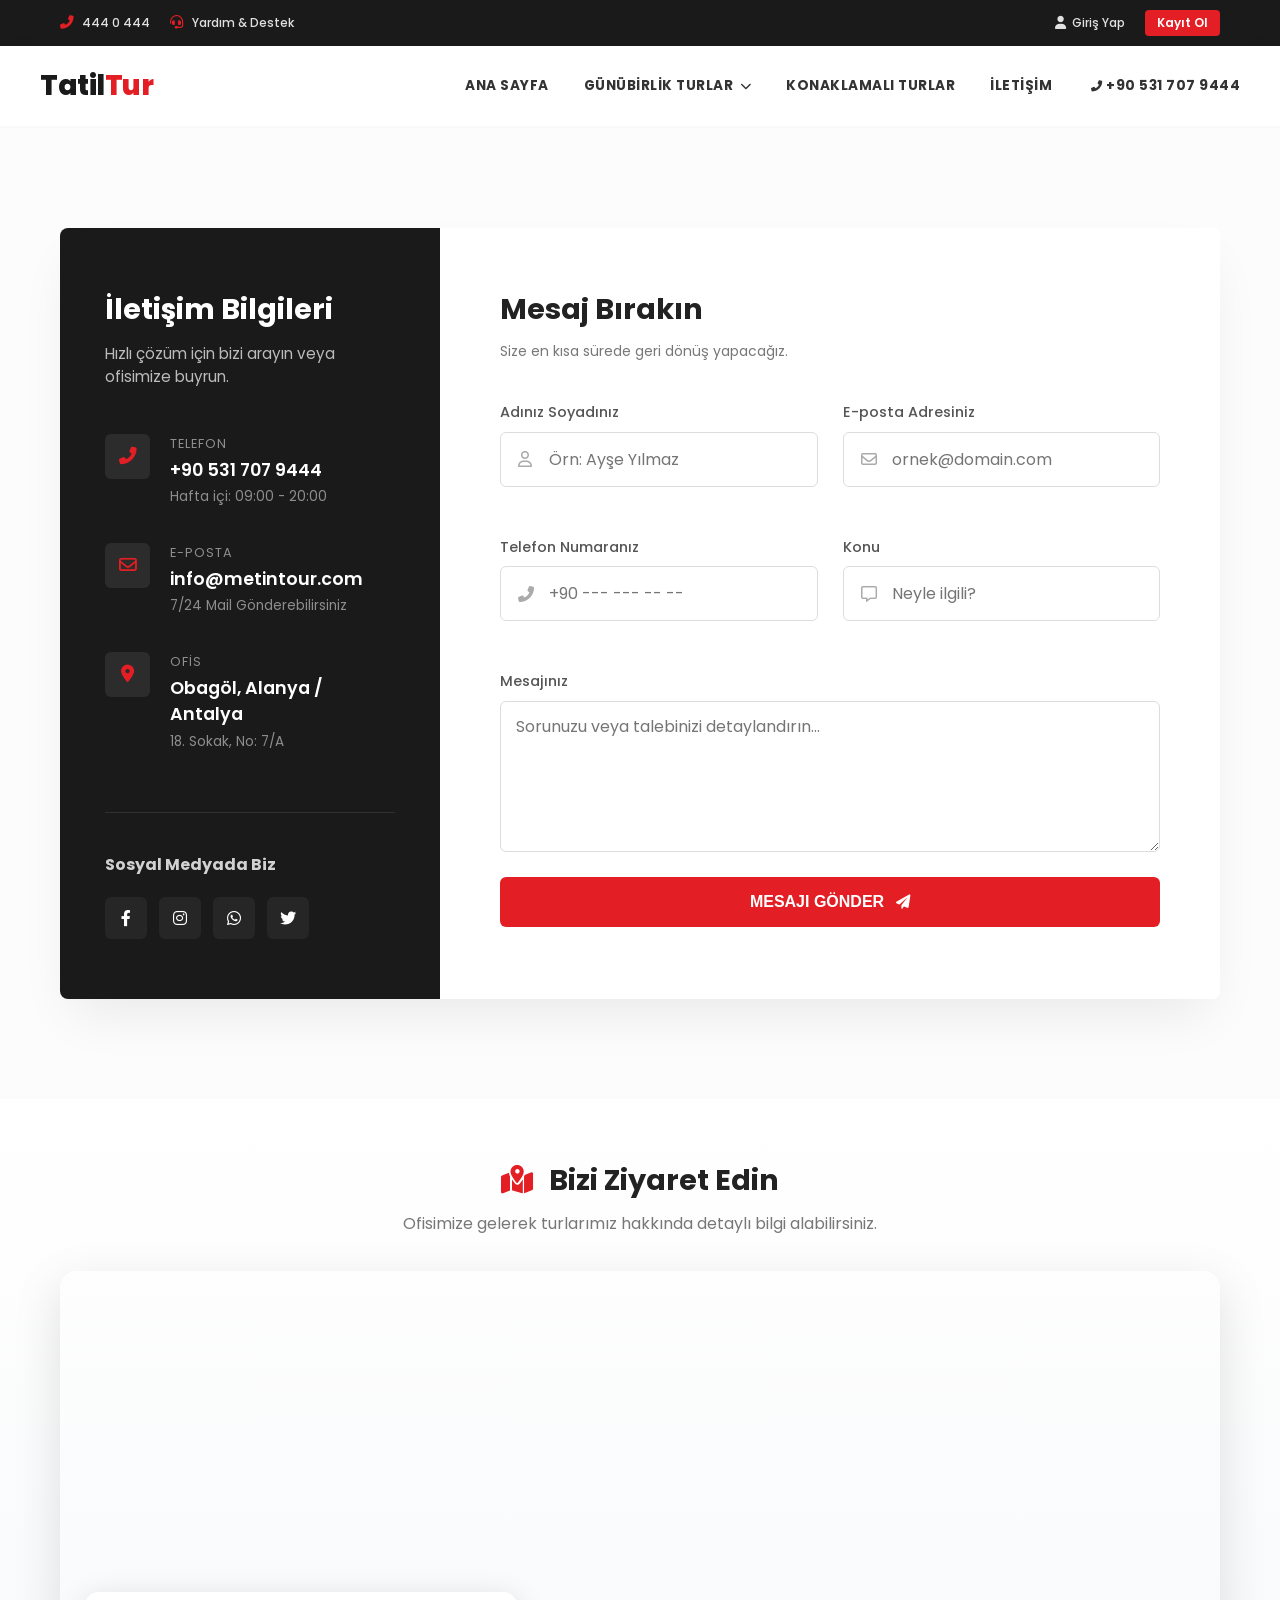
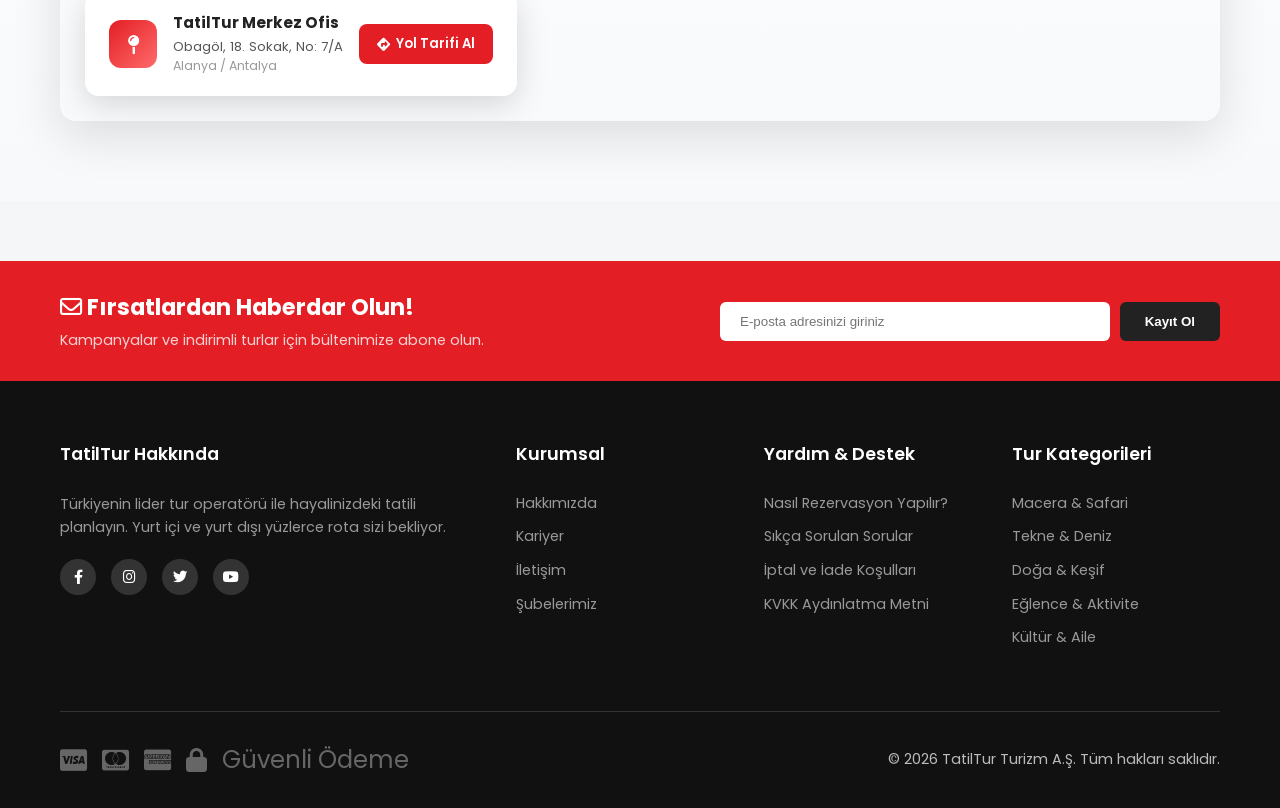
==== commit cc856568: "design: upgrade contact page map to professional floating card design" ====
--- a/contact.html
+++ b/contact.html
@@ -172,11 +172,33 @@
     </section>
 
     <!-- Map Section -->
-    <section class="map-section">
-        <iframe
-            src="https://www.google.com/maps/embed?pb=!1m18!1m12!1m3!1d3191.8745266946654!2d32.03627231566861!3d36.54921997999814!2m3!1f0!2f0!3f0!3m2!1i1024!2i768!4f13.1!3m3!1m2!1s0x14dca27c1076b91f%3A0x6b45070014072605!2sObag%C3%B6l%2C%2018.%20Sk.%2C%2007400%20Alanya%2FAntalya!5e0!3m2!1str!2str!4v1626356485923!5m2!1str!2str"
-            width="100%" height="450" style="border:0;" allowfullscreen="" loading="lazy">
-        </iframe>
+    <section class="map-section-pro">
+        <div class="container">
+            <div class="map-header">
+                <h2><i class="fas fa-map-marked-alt"></i> Bizi Ziyaret Edin</h2>
+                <p>Ofisimize gelerek turlarımız hakkında detaylı bilgi alabilirsiniz.</p>
+            </div>
+            <div class="map-container-pro">
+                <iframe
+                    src="https://www.google.com/maps/embed?pb=!1m18!1m12!1m3!1d3191.8745266946654!2d32.03627231566861!3d36.54921997999814!2m3!1f0!2f0!3f0!3m2!1i1024!2i768!4f13.1!3m3!1m2!1s0x14dca27c1076b91f%3A0x6b45070014072605!2sObag%C3%B6l%2C%2018.%20Sk.%2C%2007400%20Alanya%2FAntalya!5e0!3m2!1str!2str!4v1626356485923!5m2!1str!2str"
+                    width="100%" height="450" style="border:0;" allowfullscreen="" loading="lazy">
+                </iframe>
+                <!-- Floating Location Card -->
+                <div class="map-location-card">
+                    <div class="location-card-icon">
+                        <i class="fas fa-map-pin"></i>
+                    </div>
+                    <div class="location-card-info">
+                        <h4>TatilTur Merkez Ofis</h4>
+                        <p>Obagöl, 18. Sokak, No: 7/A</p>
+                        <span>Alanya / Antalya</span>
+                    </div>
+                    <a href="https://maps.google.com/?q=36.549219,32.036272" target="_blank" class="location-card-btn">
+                        <i class="fas fa-directions"></i> Yol Tarifi Al
+                    </a>
+                </div>
+            </div>
+        </div>
     </section>
 
     <!-- Professional Footer -->
--- a/style.css
+++ b/style.css
@@ -19,6 +19,24 @@
     margin: 0;
     padding: 0;
     box-sizing: border-box;
+}
+
+/* iOS Safari - input zoom prevention (sadece mobil) */
+@media (max-width: 1023px) {
+
+    input[type="text"],
+    input[type="email"],
+    input[type="tel"],
+    input[type="number"],
+    input[type="date"],
+    input[type="search"],
+    input[type="url"],
+    input[type="password"],
+    input:not([type]),
+    select,
+    textarea {
+        font-size: 16px !important;
+    }
 }
 
 body {
@@ -396,7 +414,7 @@
 
 .input-with-icon input {
     width: 100%;
-    padding: 14px 15px 14px 45px;
+    padding: 14px 15px 14px 48px !important;
     border: none;
     outline: none;
     background: transparent;
@@ -499,9 +517,9 @@
 
 /* Campaigns Section & Slider */
 .campaigns {
-    padding: 50px 0;
+    padding: 0 0 50px 0;
+    /* Mobilde de tam ekran slider */
     overflow: hidden;
-    /* Taşmayı gizle */
 }
 
 .section-title {
@@ -511,19 +529,21 @@
     color: #222;
     padding-left: 20px;
     border-left: 5px solid var(--primary-color);
+    margin-top: 20px;
+    /* Başlık için üst boşluk */
 }
 
 .campaign-slider {
     width: 100%;
     position: relative;
     padding: 20px 0;
-    /* Gölgeler kesilmesin diye */
+    overflow: hidden;
 }
 
 .slider-track {
     display: flex;
-    width: calc(300px * 10 + 200px);
-    /* Tahmini genişlik: (Kart genişliği * kart sayısı) + boşluklar */
+    width: max-content;
+    /* Kart sayısına göre otomatik genişle */
     animation: scroll 40s linear infinite;
     gap: 20px;
 }
@@ -539,7 +559,8 @@
     }
 
     100% {
-        transform: translateX(calc(-300px * 5 - 100px));
+        transform: translateX(calc(-1 * (300px * 5 + 20px * 5)));
+        /* 5 kart + 5 boşluk kadar kay */
     }
 
     /* 5 kartın genişliği + boşluklar kadar kay */
@@ -615,54 +636,84 @@
 @media (min-width: 1024px) {
     .intro-section-wrapper {
         height: 100vh;
+        /* Tam viewport yuksekligi - topbar ve navbar wrapper icinde oldugu icin 100vh kullaniyoruz */
         display: flex;
         flex-direction: column;
         background-color: #fff;
+        overflow: hidden;
+        /* Tasmayi engelle, her sey viewport icinde kalsin */
+    }
+
+    .top-bar {
+        flex: 0 0 auto;
+    }
+
+    .navbar {
+        flex: 0 0 auto;
+        position: static;
     }
 
     .hero {
-        flex: 1;
-        /* Hero section will take remaining space but we need enough for search widget */
-        min-height: 380px;
+        flex: 1 1 0;
+        min-height: 0;
         height: auto;
+        display: flex;
+        justify-content: center;
+        align-items: center;
+    }
+
+    .hero .hero-content {
+        width: 100%;
+        display: flex;
+        justify-content: center;
+        align-items: center;
     }
 
     .campaigns {
-        flex: 1.1;
-        /* Campaigns area shared with hero */
-        padding: 20px 0;
+        flex: 0 0 auto;
+        padding: 0 0 10px 0;
         display: flex;
         flex-direction: column;
-        justify-content: center;
+        justify-content: flex-end;
+        overflow: hidden;
     }
 
     .campaigns .container {
         width: 100%;
-    }
-
-    .section-title {
-        margin-bottom: 15px;
+        padding-top: 0;
+    }
+
+    .campaigns .section-title {
+        margin-bottom: 8px;
+        margin-top: 10px;
+        font-size: 1.8rem;
+        padding-left: 20px;
     }
 
     .campaign-slider {
-        padding: 10px 0;
+        padding: 5px 0;
+        width: 100%;
+        overflow: hidden;
     }
 
     .campaign-card-modern {
-        /* Height follows screen height to stay within viewport */
-        height: 38vh;
-        width: calc(38vh * 0.75);
-        max-height: 400px;
-        max-width: 300px;
-    }
-
-    /* Since we use dynamic widths for cards, the slider animation needs to be robust */
+        --card-h: clamp(160px, 28vh, 300px);
+        height: var(--card-h);
+        width: calc(var(--card-h) * 0.78);
+        max-height: none;
+        max-width: none;
+        min-height: 0;
+        min-width: 0;
+    }
+
     .slider-track {
-        --desktop-card-width: calc(38vh * 0.75);
-        --desktop-gap: 20px;
-        width: calc((var(--desktop-card-width) * 10) + (var(--desktop-gap) * 9));
+        --desktop-card-h: clamp(160px, 28vh, 300px);
+        --desktop-card-width: calc(var(--desktop-card-h) * 0.78);
+        --desktop-gap: 16px;
+        width: max-content;
         gap: var(--desktop-gap);
-        animation: scroll-desktop 40s linear infinite;
+        animation: scroll-desktop 50s linear infinite;
+        will-change: transform;
     }
 
     @keyframes scroll-desktop {
@@ -674,11 +725,27 @@
             transform: translateX(calc(-1 * (var(--desktop-card-width) * 5 + var(--desktop-gap) * 5)));
         }
     }
+
+    .campaign-text h3 {
+        font-size: clamp(0.9rem, 1.2vw, 1.3rem);
+        margin-bottom: 3px;
+    }
+
+    .campaign-text p {
+        font-size: clamp(0.7rem, 0.9vw, 0.9rem);
+    }
+
+    .discount-badge {
+        padding: 4px 10px;
+        font-size: clamp(0.65rem, 0.8vw, 0.8rem);
+        top: 10px;
+        right: 10px;
+    }
 }
 
 /* Popular Tours */
 .tours-section {
-    padding: 80px 0;
+    padding: 50px 0;
     background: var(--white);
 }
 
@@ -937,7 +1004,7 @@
 
 /* Featured Destinations */
 .destinations-section {
-    padding: 60px 0;
+    padding: 30px 0 60px 0;
     background: #fdfdfd;
 }
 
@@ -3826,10 +3893,160 @@
     transform: translateX(5px) rotate(-15deg);
 }
 
-.map-section {
-    height: 500px;
+/* Professional Map Section */
+.map-section-pro {
+    padding: 60px 0 80px 0;
+    background: linear-gradient(180deg, #fff 0%, #f8f9fb 100%);
+}
+
+.map-header {
+    text-align: center;
+    margin-bottom: 35px;
+}
+
+.map-header h2 {
+    font-size: 1.8rem;
+    font-weight: 700;
+    color: #222;
+    margin-bottom: 10px;
+}
+
+.map-header h2 i {
+    color: var(--primary-color);
+    margin-right: 10px;
+}
+
+.map-header p {
+    color: #777;
+    font-size: 1rem;
+}
+
+.map-container-pro {
+    position: relative;
+    border-radius: 16px;
+    overflow: hidden;
+    box-shadow: 0 15px 50px rgba(0, 0, 0, 0.12);
+    transition: transform 0.4s ease, box-shadow 0.4s ease;
+}
+
+.map-container-pro:hover {
+    transform: translateY(-4px);
+    box-shadow: 0 25px 60px rgba(0, 0, 0, 0.18);
+}
+
+.map-container-pro iframe {
+    display: block;
     width: 100%;
-    filter: grayscale(0.2);
+    height: 450px;
+    filter: saturate(0.9) contrast(1.05);
+    transition: filter 0.4s ease;
+}
+
+.map-container-pro:hover iframe {
+    filter: saturate(1.1) contrast(1.05);
+}
+
+/* Floating Location Card */
+.map-location-card {
+    position: absolute;
+    bottom: 25px;
+    left: 25px;
+    background: rgba(255, 255, 255, 0.95);
+    backdrop-filter: blur(12px);
+    -webkit-backdrop-filter: blur(12px);
+    border-radius: 14px;
+    padding: 20px 24px;
+    display: flex;
+    align-items: center;
+    gap: 16px;
+    box-shadow: 0 8px 32px rgba(0, 0, 0, 0.15);
+    z-index: 10;
+    transition: transform 0.3s ease;
+}
+
+.map-location-card:hover {
+    transform: translateY(-3px);
+}
+
+.location-card-icon {
+    width: 48px;
+    height: 48px;
+    border-radius: 12px;
+    background: linear-gradient(135deg, var(--primary-color), #ff6b6b);
+    display: flex;
+    align-items: center;
+    justify-content: center;
+    flex-shrink: 0;
+}
+
+.location-card-icon i {
+    color: #fff;
+    font-size: 1.2rem;
+}
+
+.location-card-info h4 {
+    font-size: 0.95rem;
+    font-weight: 700;
+    color: #222;
+    margin: 0 0 3px 0;
+}
+
+.location-card-info p {
+    font-size: 0.82rem;
+    color: #555;
+    margin: 0;
+    line-height: 1.3;
+}
+
+.location-card-info span {
+    font-size: 0.78rem;
+    color: #999;
+}
+
+.location-card-btn {
+    background: var(--primary-color);
+    color: #fff;
+    padding: 10px 18px;
+    border-radius: 8px;
+    font-size: 0.82rem;
+    font-weight: 600;
+    text-decoration: none;
+    white-space: nowrap;
+    transition: all 0.3s ease;
+    display: flex;
+    align-items: center;
+    gap: 6px;
+}
+
+.location-card-btn:hover {
+    background: #c61113;
+    transform: scale(1.05);
+    box-shadow: 0 4px 15px rgba(227, 30, 36, 0.3);
+}
+
+@media (max-width: 768px) {
+    .map-section-pro {
+        padding: 40px 0 60px 0;
+    }
+
+    .map-container-pro iframe {
+        height: 350px;
+    }
+
+    .map-location-card {
+        position: relative;
+        bottom: auto;
+        left: auto;
+        border-radius: 0 0 16px 16px;
+        flex-wrap: wrap;
+        gap: 12px;
+    }
+
+    .location-card-btn {
+        width: 100%;
+        justify-content: center;
+        padding: 12px;
+    }
 }
 
 @media (max-width: 1200px) {
@@ -4426,4 +4643,189 @@
     .program-day-title {
         font-size: 1rem;
     }
+}
+
+/* Reservation Page Styles */
+.reservation-page-wrapper {
+    padding: 140px 0 60px;
+    /* Top bar offset */
+    background-color: #f7f9fa;
+    min-height: 80vh;
+}
+
+.reservation-layout {
+    display: flex;
+    gap: 30px;
+}
+
+.reservation-forms {
+    flex: 2;
+}
+
+.reservation-sidebar {
+    flex: 1;
+    position: relative;
+}
+
+.form-card {
+    background: #fff;
+    border-radius: 8px;
+    box-shadow: 0 2px 10px rgba(0, 0, 0, 0.05);
+    margin-bottom: 20px;
+    padding: 25px;
+}
+
+.card-header {
+    border-bottom: 1px solid #eee;
+    padding-bottom: 15px;
+    margin-bottom: 20px;
+}
+
+.card-header h3 {
+    font-size: 1.2rem;
+    color: #333;
+    display: flex;
+    align-items: center;
+    gap: 10px;
+}
+
+.form-row {
+    display: flex;
+    gap: 20px;
+    margin-bottom: 15px;
+}
+
+.form-group {
+    flex: 1;
+    display: flex;
+    flex-direction: column;
+    margin-bottom: 15px;
+}
+
+.form-group label {
+    font-size: 0.9rem;
+    font-weight: 500;
+    margin-bottom: 8px;
+    color: #555;
+}
+
+.form-group input,
+.form-group textarea,
+.form-group select {
+    padding: 12px 15px;
+    border: 1px solid #ddd;
+    border-radius: 6px;
+    font-size: 1rem;
+    background: #fff;
+    transition: all 0.3s;
+}
+
+.form-group input:focus,
+.form-group textarea:focus {
+    border-color: var(--primary-color);
+    outline: none;
+    box-shadow: 0 0 0 3px rgba(227, 30, 36, 0.1);
+}
+
+/* Sticky Summary Card */
+.summary-card {
+    background: #fff;
+    border-radius: 8px;
+    box-shadow: 0 4px 15px rgba(0, 0, 0, 0.08);
+    /* Biraz daha belirgin g�lge */
+    padding: 20px;
+    position: sticky;
+    top: 100px;
+    /* Navbar height + margin */
+}
+
+.summary-header {
+    border-bottom: 1px solid #eee;
+    padding-bottom: 15px;
+    margin-bottom: 15px;
+}
+
+.summary-tour-info {
+    display: flex;
+    gap: 15px;
+    margin-bottom: 15px;
+}
+
+.summary-img {
+    width: 80px;
+    height: 80px;
+    object-fit: cover;
+    border-radius: 6px;
+}
+
+.summary-meta {
+    font-size: 0.85rem;
+    color: #666;
+    margin-top: 5px;
+}
+
+.summary-row {
+    display: flex;
+    justify-content: space-between;
+    margin-bottom: 10px;
+    font-size: 0.95rem;
+    color: #555;
+}
+
+.summary-divider {
+    height: 1px;
+    background: #eee;
+    margin: 15px 0;
+}
+
+.summary-total {
+    display: flex;
+    justify-content: space-between;
+    align-items: center;
+    font-weight: 700;
+    font-size: 1.1rem;
+    color: #333;
+}
+
+.total-price {
+    font-size: 1.5rem;
+    color: var(--primary-color);
+}
+
+.btn-confirm-booking {
+    display: block;
+    width: 100%;
+    background: var(--primary-color);
+    color: #fff;
+    border: none;
+    padding: 15px;
+    border-radius: 6px;
+    font-weight: 600;
+    font-size: 1.1rem;
+    cursor: pointer;
+    margin-top: 20px;
+    transition: background 0.3s;
+}
+
+.btn-confirm-booking:hover {
+    background: var(--primary-dark);
+}
+
+@media (max-width: 768px) {
+    .reservation-layout {
+        flex-direction: column-reverse;
+        /* Mobilde �zet en �stte veya confirm butonu en altta... genelde form �stte, �zet altta daha iyi form i�in */
+        /* Etstur mobilde �stte �zet kart1 (minimize), altta form g�steriyor olabilir. ^imdilik form �stte kals1n. */
+        flex-direction: column;
+    }
+
+    .reservation-sidebar {
+        /* Mobilde sticky olmayabilir veya altta kalabilir */
+        position: static;
+    }
+
+    .form-row {
+        flex-direction: column;
+        gap: 0;
+    }
 }
